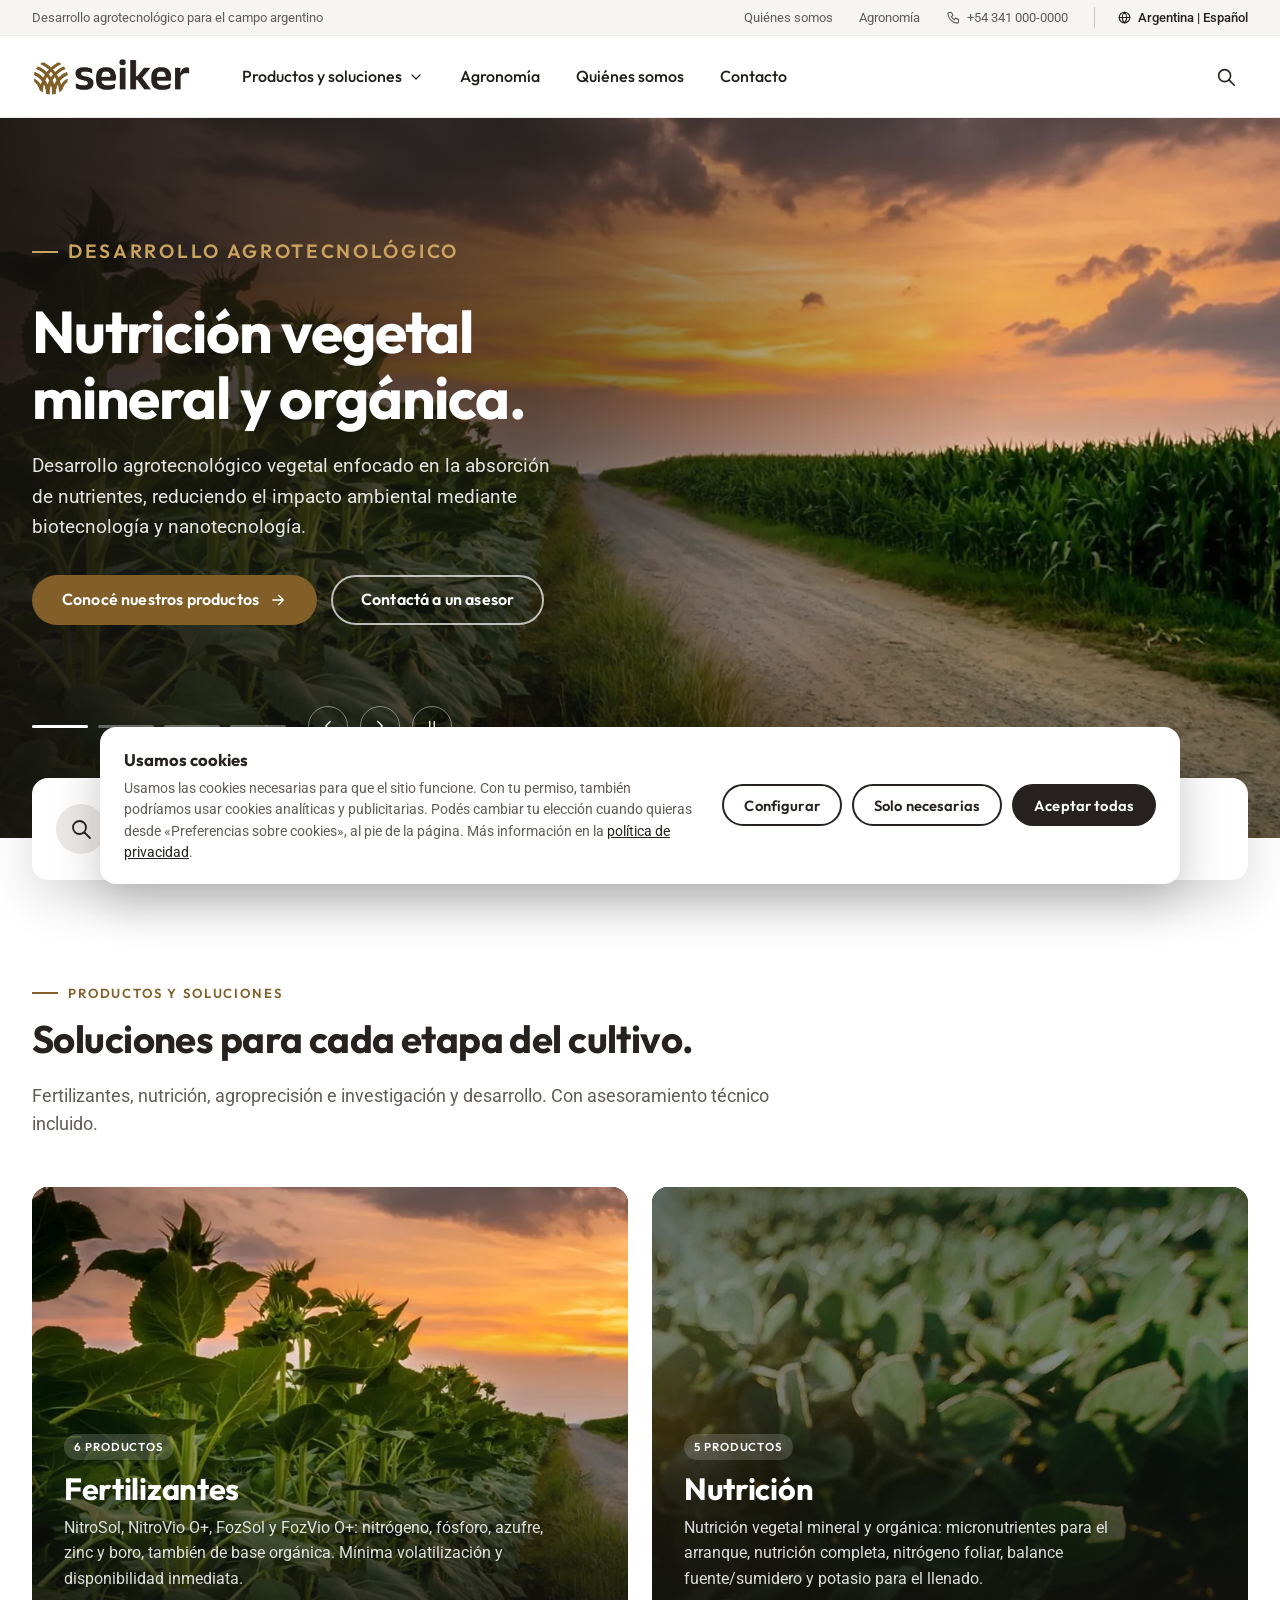
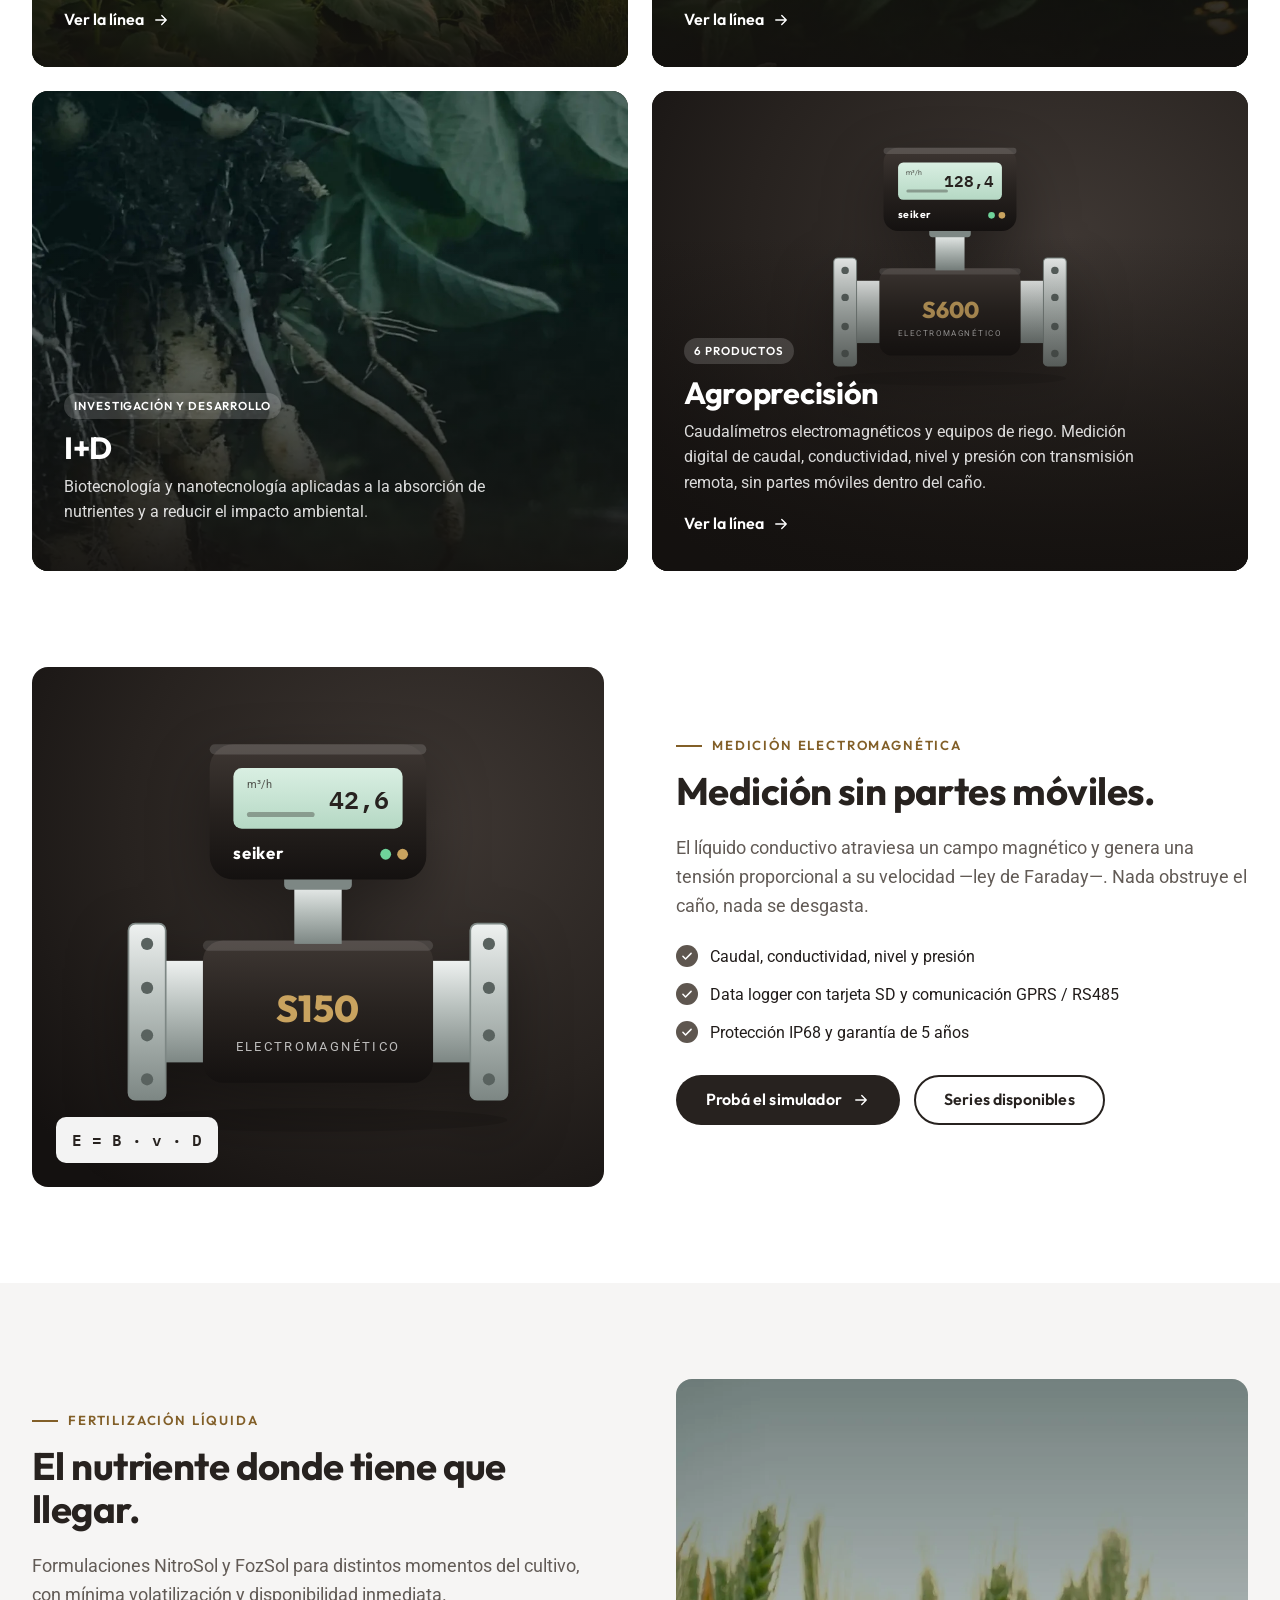
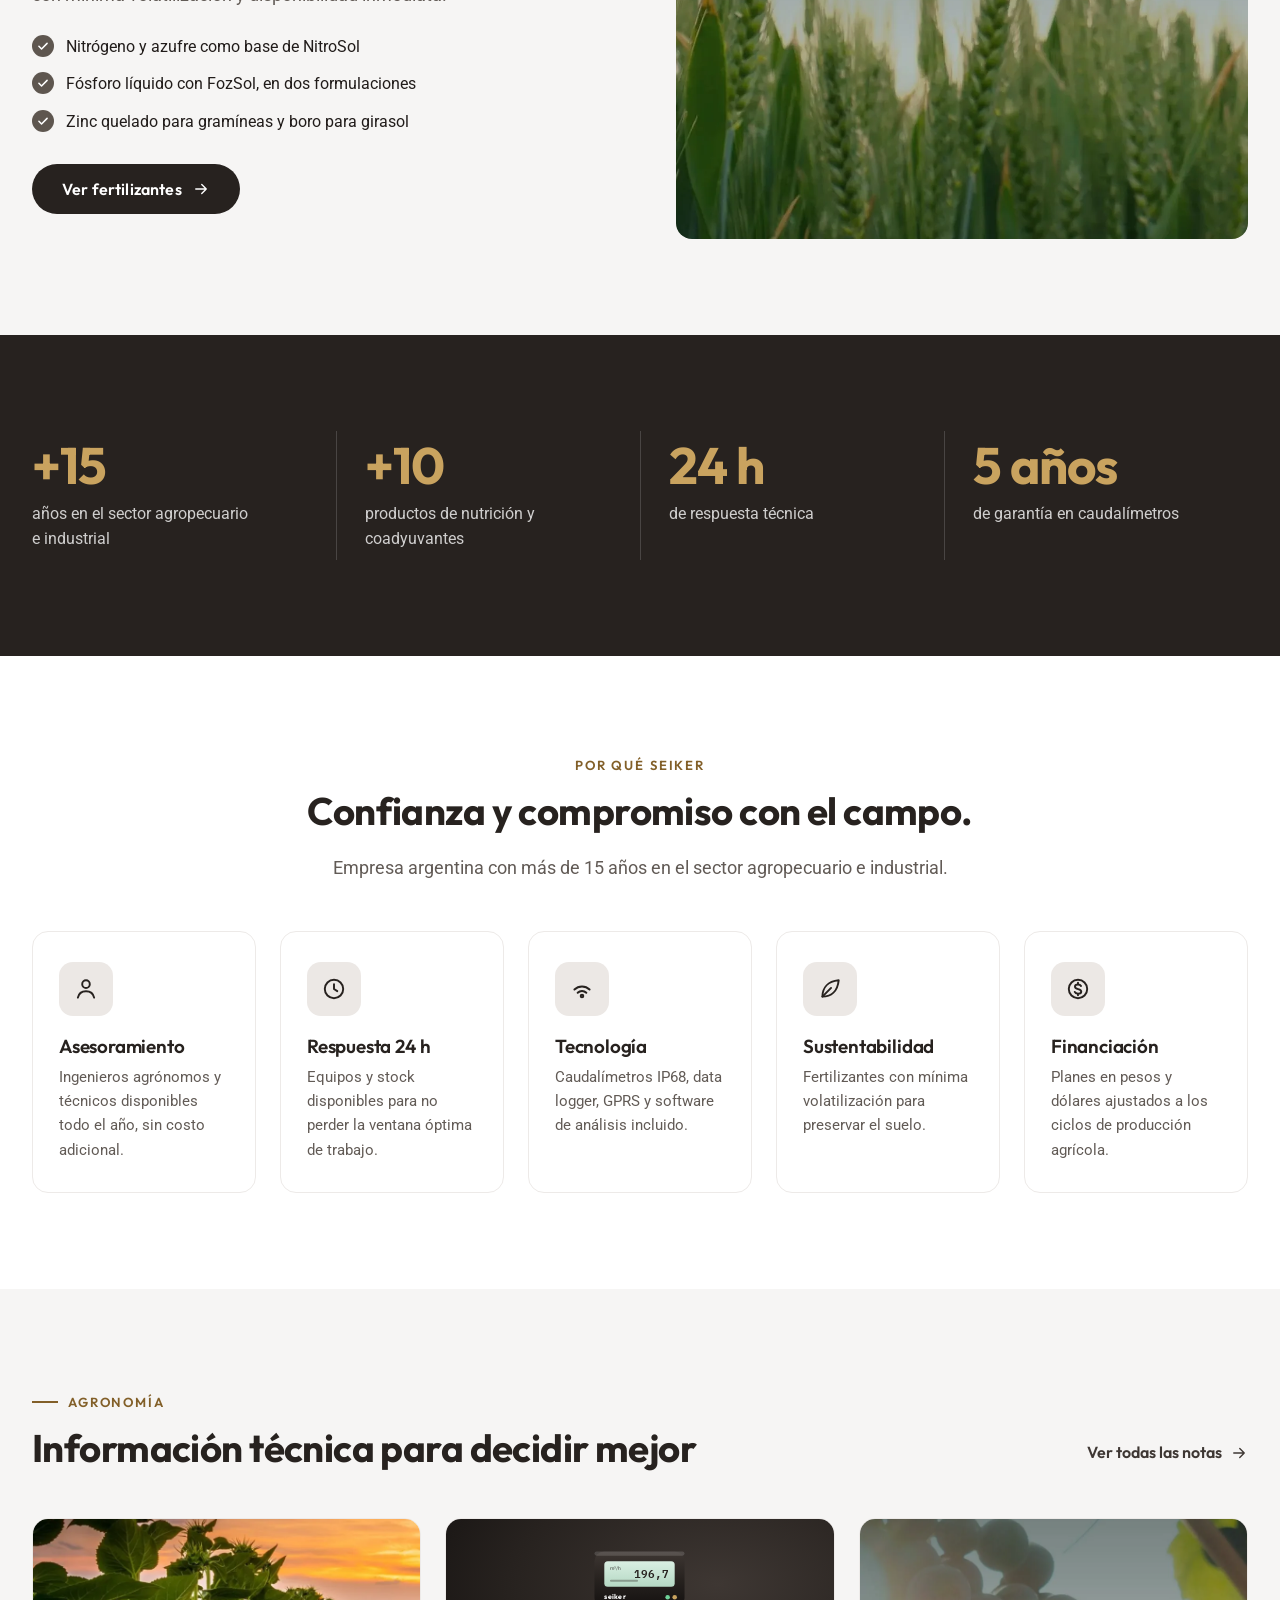
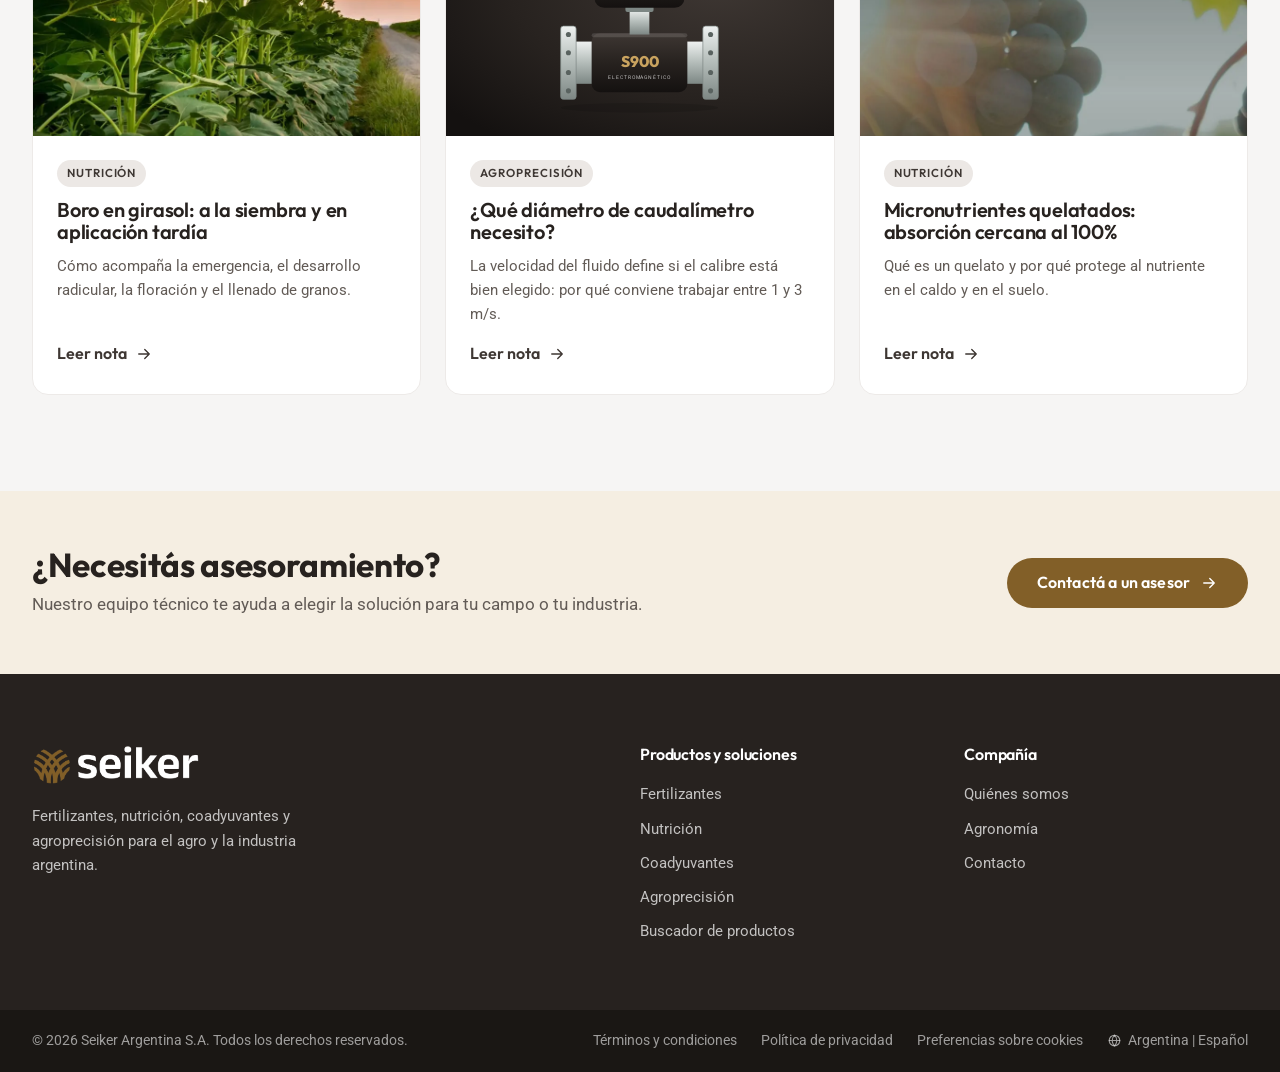
==== nueva-web/index.html @ 7cfbc1bd "A5: ritmo vertical de la home y franjas oscuras que habían quedado sin fondo - El hueco entre "Soluc" ====
<!DOCTYPE html>
<html lang="es">
<head>
<meta charset="UTF-8" />
<meta name="viewport" content="width=device-width, initial-scale=1.0" />
<title>Seiker — Nutrición, fertilizantes y agroprecisión</title>
<meta name="description" content="Nutrición vegetal mineral y orgánica: fertilizantes NitroSol y FozSol, nutrición foliar (Starter Plus, Mastermins Plus, Nitrate Balancer, Harvest More, NITROPLUS 18), coadyuvantes y agroprecisión. Asesoramiento técnico en Argentina." />
<meta name="theme-color" content="#27221f" />
<link rel="icon" type="image/png" href="assets/img/favicon.png" />
<link rel="apple-touch-icon" href="assets/img/apple-touch-icon.png" />
<meta property="og:type" content="website" />
<meta property="og:locale" content="es_AR" />
<meta property="og:site_name" content="Seiker" />
<meta property="og:title" content="Seiker — Nutrición, fertilizantes y agroprecisión" />
<meta property="og:description" content="Desarrollo agrotecnológico: nutrición vegetal mineral y orgánica, fertilizantes NitroSol y FozSol y agroprecisión para el campo argentino." />
<meta property="og:image" content="assets/img/campo.webp" />
<link rel="preconnect" href="https://fonts.googleapis.com" />
<link rel="preconnect" href="https://fonts.gstatic.com" crossorigin />
<link href="https://fonts.googleapis.com/css2?family=Outfit:wght@400;500;600;700;800&family=Roboto:wght@400;500;700&family=IBM+Plex+Mono:wght@500;600&display=swap" rel="stylesheet" />
<link rel="stylesheet" href="assets/css/estilos.css?v=20261127a" />
</head>
<body data-page="inicio">

<header id="site-header">
  <noscript><p style="padding:16px"><a href="index.html">Inicio</a> · <a href="productos.html">Productos</a> · <a href="fertilizantes.html">Fertilizantes</a> · <a href="caudalimetros.html">Agroprecisión</a> · <a href="contacto.html">Contacto</a></p></noscript>
</header>

<main id="contenido">

  <!-- ══ HERO EN CARRUSEL ══ -->
  <section class="hero" aria-roledescription="carrusel" aria-label="Destacados">

    <div class="hs on" role="group" aria-roledescription="diapositiva" aria-label="1 de 4">
      <img class="hs-bg" src="assets/img/campo.webp"
           srcset="assets/img/campo-sm.webp 820w, assets/img/campo.webp 1600w" sizes="100vw"
           width="1600" height="775" fetchpriority="high"
           alt="Lote de girasol y lote de maíz separados por un camino rural, al atardecer." />
      <div class="wrap hs-in">
        <div class="hs-txt">
          <p class="eyebrow">Desarrollo agrotecnológico</p>
          <h1 class="h1">Nutrición vegetal mineral y orgánica.</h1>
          <p>Desarrollo agrotecnológico vegetal enfocado en la absorción de nutrientes, reduciendo el impacto ambiental mediante biotecnología y nanotecnología.</p>
          <div class="btns">
            <a class="btn btn--gold" href="productos.html">Conocé nuestros productos <i data-ico="flecha"></i></a>
            <a class="btn btn--ghost-light" href="contacto.html">Contactá a un asesor</a>
          </div>
        </div>
      </div>
    </div>

    <div class="hs" role="group" aria-roledescription="diapositiva" aria-label="2 de 4">
      <img class="hs-bg hs-bg--suave" src="assets/img/lineas/coadyuvantes.webp" width="982" height="1020" loading="lazy" alt="" />
      <div class="wrap hs-in">
        <div class="hs-txt">
          <p class="eyebrow">Fertilizantes</p>
          <h2 class="h1">Línea Sol y Línea Vio: el nutriente donde tiene que llegar.</h2>
          <p>Nitrógeno, fósforo, azufre, zinc y boro en formulaciones para distintos momentos del cultivo. Mínima volatilización y disponibilidad inmediata.</p>
          <div class="btns">
            <a class="btn btn--gold" href="fertilizantes.html">Ver fertilizantes <i data-ico="flecha"></i></a>
          </div>
        </div>
      </div>
      <div class="hs-art hs-art--logos" aria-hidden="true">
        <div class="logos">
          <span data-envase="nitro-sol"></span>
          <span data-envase="foz-sol"></span>
          <span data-envase="nitro-vio"></span>
          <span data-envase="foz-vio"></span>
        </div>
      </div>
    </div>

    <div class="hs hs--prim" role="group" aria-roledescription="diapositiva" aria-label="3 de 4">
      <img class="hs-bg hs-bg--suave" src="assets/img/lineas/trigo.webp" width="982" height="1020" loading="lazy" alt="" />
      <div class="wrap hs-in">
        <div class="hs-txt">
          <p class="eyebrow">Aportes nutricionales</p>
          <h2 class="h1">Nutrición foliar.</h2>
          <p>Micronutrientes quelatados para el arranque, nitrógeno foliar, nutrición completa en una sola pasada y balance fuente/sumidero para llenar más.</p>
          <div class="btns">
            <a class="btn btn--gold" href="linea.html?id=nutricion">Ver nutrición <i data-ico="flecha"></i></a>
          </div>
        </div>
      </div>
      <div class="hs-art hs-art--bidones" aria-hidden="true">
        <span data-envase="starter-plus"></span>
        <span data-envase="nitroplus-18"></span>
        <span data-envase="mastermins-plus"></span>
      </div>
    </div>

    <div class="hs hs--prim" role="group" aria-roledescription="diapositiva" aria-label="4 de 4">
      <div class="hs-pat" aria-hidden="true"></div>
      <div class="wrap hs-in">
        <div class="hs-txt">
          <p class="eyebrow">Agroprecisión</p>
          <h2 class="h1">Caudalímetros electromagnéticos.</h2>
          <p>Caudal, conductividad, nivel y presión con transmisión remota de datos. Sin partes móviles dentro del caño. Vendemos, instalamos y reparamos. Y ahora, equipos de riego.</p>
          <div class="btns">
            <a class="btn btn--gold" href="caudalimetros.html">Ver agroprecisión <i data-ico="flecha"></i></a>
            <a class="btn btn--ghost-light" href="caudalimetros.html#como-funciona">Probá el simulador</a>
          </div>
        </div>
      </div>
      <div class="hs-art hs-art--cauda" aria-hidden="true">
        <span data-envase="s300"></span>
      </div>
    </div>

    <div class="hero-ctl">
      <div class="wrap hero-ctl-in">
        <div class="hero-dots"></div>
        <button class="ib hero-prev" type="button" aria-label="Diapositiva anterior"><i data-ico="izq"></i></button>
        <button class="ib hero-next" type="button" aria-label="Diapositiva siguiente"><i data-ico="der"></i></button>
        <button class="ib hero-pausa" type="button" aria-label="Pausar carrusel"></button>
      </div>
    </div>
  </section>

  <!-- ══ ACCESOS RÁPIDOS ══ -->
  <div class="quick">
    <div class="wrap">
      <nav class="quick-in" aria-label="Accesos rápidos">
        <a class="qk" href="productos.html"><span class="qk-i"><i data-ico="lupa"></i></span>
          <span><b>Buscador de productos</b><span>Filtrá por línea y cultivo</span></span></a>
        <a class="qk" href="fertilizantes.html"><span class="qk-i"><i data-ico="gota"></i></span>
          <span><b>Fertilizantes y nutrición</b><span>NitroSol, FozSol y más</span></span></a>
        <a class="qk" href="caudalimetros.html"><span class="qk-i"><i data-ico="medidor"></i></span>
          <span><b>Agroprecisión</b><span>Caudalímetros y riego</span></span></a>
        <a class="qk" href="linea.html?id=coadyuvantes"><span class="qk-i"><i data-ico="escudo"></i></span>
          <span><b>Coadyuvantes</b><span>Natur'l Óleo</span></span></a>
      </nav>
    </div>
  </div>

  <!-- ══ PRODUCTOS Y SOLUCIONES ══ -->
  <section class="sec">
    <div class="wrap">
      <div class="sec-h rv">
        <p class="eyebrow">Productos y soluciones</p>
        <h2 class="h2">Soluciones para cada etapa del cultivo.</h2>
        <p class="lead">Fertilizantes, nutrición, agroprecisión e investigación y desarrollo. Con asesoramiento técnico incluido.</p>
      </div>
      <div class="cats" data-lineas="fertilizantes,nutricion,@id,caudalimetros" data-stagger>
        <!-- Tarjeta fija: no lleva a ninguna página. Se ubica donde dice "@id". -->
        <div class="cat cat--fija rv" data-extra="id">
          <img src="assets/img/lineas/papa.webp" alt="" loading="lazy" decoding="async" />
          <div class="cat-b"><span class="tag">Investigación y desarrollo</span>
            <h3>I+D</h3>
            <p>Biotecnología y nanotecnología aplicadas a la absorción de nutrientes y a reducir el impacto ambiental.</p></div>
        </div>
      </div>
    </div>
  </section>

  <!-- ══ CÓMO FUNCIONA ══ -->
  <section class="sec">
    <div class="wrap split">
      <div class="split-m split-m--prim rv" aria-hidden="true">
        <span data-envase="s150"></span>
        <span class="formula">E = B · v · D</span>
      </div>
      <div class="split-t rv">
        <p class="eyebrow">Medición electromagnética</p>
        <h2 class="h2">Medición sin partes móviles.</h2>
        <p class="lead">El líquido conductivo atraviesa un campo magnético y genera una tensión proporcional a su velocidad —ley de Faraday—. Nada obstruye el caño, nada se desgasta.</p>
        <ul class="checks">
          <li><i data-ico="check"></i><span>Caudal, conductividad, nivel y presión</span></li>
          <li><i data-ico="check"></i><span>Data logger con tarjeta SD y comunicación GPRS / RS485</span></li>
          <li><i data-ico="check"></i><span>Protección IP68 y garantía de 5 años</span></li>
        </ul>
        <div class="btns">
          <a class="btn btn--pri" href="caudalimetros.html#como-funciona">Probá el simulador <i data-ico="flecha"></i></a>
          <a class="btn btn--line" href="caudalimetros.html#series">Series disponibles</a>
        </div>
      </div>
    </div>
  </section>

  <!-- ══ FERTILIZACIÓN ══ -->
  <section class="sec sec--gris">
    <div class="wrap split split--inv">
      <div class="split-m rv">
        <img src="assets/img/lineas/trigo.webp" width="982" height="1020" loading="lazy" alt="Espigas de trigo en el lote." />
      </div>
      <div class="split-t rv">
        <p class="eyebrow">Fertilización líquida</p>
        <h2 class="h2">El nutriente donde tiene que llegar.</h2>
        <p class="lead">Formulaciones NitroSol y FozSol para distintos momentos del cultivo, con mínima volatilización y disponibilidad inmediata.</p>
        <ul class="checks">
          <li><i data-ico="check"></i><span>Nitrógeno y azufre como base de NitroSol</span></li>
          <li><i data-ico="check"></i><span>Fósforo líquido con FozSol, en dos formulaciones</span></li>
          <li><i data-ico="check"></i><span>Zinc quelado para gramíneas y boro para girasol</span></li>
        </ul>
        <a class="btn btn--pri" href="fertilizantes.html">Ver fertilizantes <i data-ico="flecha"></i></a>
      </div>
    </div>
  </section>

  <!-- ══ CIFRAS ══ -->
  <section class="sec sec--prim">
    <div class="wrap">
      <div class="stats rv" data-cifras></div>
    </div>
  </section>

  <!-- ══ POR QUÉ SEIKER ══ -->
  <section class="sec">
    <div class="wrap">
      <div class="sec-h sec-h--c rv">
        <p class="eyebrow">Por qué Seiker</p>
        <h2 class="h2">Confianza y compromiso con el campo.</h2>
        <p class="lead">Empresa argentina con más de 15 años en el sector agropecuario e industrial.</p>
      </div>
      <div class="feats feats--5" data-stagger>
        <div class="feat rv"><span class="feat-i"><i data-ico="persona"></i></span><h3>Asesoramiento</h3><p>Ingenieros agrónomos y técnicos disponibles todo el año, sin costo adicional.</p></div>
        <div class="feat rv"><span class="feat-i"><i data-ico="reloj"></i></span><h3>Respuesta 24 h</h3><p>Equipos y stock disponibles para no perder la ventana óptima de trabajo.</p></div>
        <div class="feat rv"><span class="feat-i"><i data-ico="senal"></i></span><h3>Tecnología</h3><p>Caudalímetros IP68, data logger, GPRS y software de análisis incluido.</p></div>
        <div class="feat rv"><span class="feat-i"><i data-ico="hoja"></i></span><h3>Sustentabilidad</h3><p>Fertilizantes con mínima volatilización para preservar el suelo.</p></div>
        <div class="feat rv"><span class="feat-i"><i data-ico="moneda"></i></span><h3>Financiación</h3><p>Planes en pesos y dólares ajustados a los ciclos de producción agrícola.</p></div>
      </div>
    </div>
  </section>

  <!-- ══ AGRONOMÍA ══ -->
  <section class="sec sec--gris">
    <div class="wrap">
      <div class="sec-h sec-h--row rv">
        <div>
          <p class="eyebrow">Agronomía</p>
          <h2 class="h2">Información técnica para decidir mejor</h2>
        </div>
        <a class="lnk" href="agronomia.html">Ver todas las notas <i data-ico="flecha"></i></a>
      </div>
      <div class="news" data-stagger>
        <a class="ncard rv" href="agronomia.html#boro-girasol">
          <div class="ncard-m"><img src="assets/img/campo-girasol.webp" width="820" height="775" loading="lazy" alt="" /></div>
          <div class="ncard-b"><span class="tag">Nutrición</span>
            <h3>Boro en girasol: a la siembra y en aplicación tardía</h3>
            <p>Cómo acompaña la emergencia, el desarrollo radicular, la floración y el llenado de granos.</p>
            <span class="lnk">Leer nota <i data-ico="flecha"></i></span></div>
        </a>
        <a class="ncard rv" href="agronomia.html#calibre">
          <div class="ncard-m ncard-m--prim" aria-hidden="true"><span data-envase="s900"></span></div>
          <div class="ncard-b"><span class="tag">Agroprecisión</span>
            <h3>¿Qué diámetro de caudalímetro necesito?</h3>
            <p>La velocidad del fluido define si el calibre está bien elegido: por qué conviene trabajar entre 1 y 3 m/s.</p>
            <span class="lnk">Leer nota <i data-ico="flecha"></i></span></div>
        </a>
        <a class="ncard rv" href="agronomia.html#quelatos">
          <div class="ncard-m"><img src="assets/img/lineas/uva.webp" width="982" height="1020" loading="lazy" alt="" /></div>
          <div class="ncard-b"><span class="tag">Nutrición</span>
            <h3>Micronutrientes quelatados: absorción cercana al 100%</h3>
            <p>Qué es un quelato y por qué protege al nutriente en el caldo y en el suelo.</p>
            <span class="lnk">Leer nota <i data-ico="flecha"></i></span></div>
        </a>
      </div>
    </div>
  </section>

</main>

<footer id="site-footer"></footer>

<!-- Scripts clásicos con defer, en orden de dependencia. Sin módulos ES:
     así el sitio funciona abriendo el archivo directo o desde cualquier hosting. -->
<script defer src="assets/js/config.js?v=20261127a"></script>
<script defer src="assets/js/catalogo.js?v=20261127a"></script>
<script defer src="assets/js/ilustraciones.js?v=20261127a"></script>
<script defer src="assets/js/sitio.js?v=20261127a"></script>
</body>
</html>
---- nueva-web/assets/css/estilos.css ----
:root {
  /* Paleta 13 · Antracita Cálido. Para cambiar de paleta alcanza con
     tocar este bloque: el resto del sitio usa solo estas variables. */
  --prim: #27221f;          /* color principal (títulos, botones, bandas) */
  --prim-2: #3e3733;        /* principal un tono más claro (hover, degradés) */
  --prim-3: #3e3733;
  --prim-claro: #ece8e5;    /* fondo claro asociado al principal */
  --acento: #5e564f;
  --prim-rgb: 39, 34, 31;   /* el principal en r, g, b para transparencias */
  --velo-rgb: 20, 17, 15;   /* velo oscuro sobre fotos */
  --degrade-claro: #3e3733;
  --degrade-oscuro: #141110;
  --pie-oscuro: #1a1714;
  --dorado: #825f28;
  --dorado-2: #a8823f;
  --dorado-3: #c9a35f;
  --dorado-claro: #f5eee2;

  /* Colores de las marcas de producto (NitroSol, FozSol, NitroVio O+, FozVio O+) */
  --mk-nitro: #022260;      /* azul del logo de NitroSol */
  --mk-foz: #8b1a1a;        /* rojo oscuro */
  --mk-sol: #b4840a;        /* amarillo del logo de NitroSol */
  --mk-vio: #625a2b;        /* marrón verdoso: línea orgánica */

  --blanco: #ffffff;
  --gris-50: #f6f5f4;
  --gris-100: #edeae8;
  --gris-200: #e1ddda;
  --gris-300: #c9c3bf;
  --gris-500: #837c77;
  --gris-600: #625b56;
  --texto: #211c1a;
  --error: #b3261e;

  --f-tit: "Outfit", "Segoe UI", system-ui, sans-serif;
  --f-txt: "Roboto", "Segoe UI", system-ui, sans-serif;
  --f-mono: "IBM Plex Mono", ui-monospace, monospace;

  --r: 10px;
  --r-lg: 16px;
  --sombra: 0 1px 2px rgba(var(--prim-rgb), .06), 0 6px 20px rgba(var(--prim-rgb), .07);
  --sombra-lg: 0 18px 48px rgba(var(--prim-rgb), .16);

  --util-h: 36px;
  --hdr-h: 82px;
  --gutter: 32px;
  --max: 1280px;
  --ease: cubic-bezier(.22, .61, .36, 1);
}

/* ---------- Base ---------- */
*, *::before, *::after { box-sizing: border-box; }
html { -webkit-text-size-adjust: 100%; scroll-behavior: auto; }
html.no-scroll { overflow: hidden; }
body {
  margin: 0;
  font-family: var(--f-txt);
  font-size: 16px;
  line-height: 1.6;
  color: var(--texto);
  background: var(--blanco);
  -webkit-font-smoothing: antialiased;
  overflow-x: hidden;
}
img, svg { display: block; max-width: 100%; }
a { color: inherit; text-decoration: none; }
button { font: inherit; color: inherit; cursor: pointer; background: none; border: 0; padding: 0; }
input, select, textarea { font: inherit; color: inherit; }
h1, h2, h3, h4 { font-family: var(--f-tit); margin: 0; line-height: 1.12; letter-spacing: -.01em; color: var(--prim); }
p { margin: 0 0 1em; }
ul, ol { margin: 0; padding: 0; list-style: none; }
:focus-visible { outline: 3px solid var(--dorado-3); outline-offset: 2px; border-radius: 4px; }
[hidden] { display: none !important; }

.wrap { width: 100%; max-width: var(--max); margin: 0 auto; padding: 0 var(--gutter); }
.narrow { max-width: 820px; }
.txt-c { text-align: center; }
.sr-only { position: absolute; width: 1px; height: 1px; overflow: hidden; clip: rect(0 0 0 0); white-space: nowrap; }

.skip {
  position: fixed; left: 16px; top: -60px; z-index: 300;
  background: var(--prim); color: #fff; padding: 10px 16px; border-radius: var(--r);
  transition: top .2s;
}
.skip:focus { top: 12px; }

/* ---------- Tipografía ---------- */
.h1 { font-size: clamp(2.3rem, 4.6vw, 3.9rem); font-weight: 700; letter-spacing: -.02em; }
.h2 { font-size: clamp(1.85rem, 3vw, 2.7rem); font-weight: 700; letter-spacing: -.015em; margin-bottom: .55em; }
.h3 { font-size: clamp(1.3rem, 2vw, 1.6rem); font-weight: 600; }
.h4 { font-size: 1.05rem; font-weight: 600; margin: 0 0 12px; }
.lead { font-size: clamp(1.05rem, 1.4vw, 1.2rem); line-height: 1.6; color: var(--gris-600); }
.eyebrow {
  display: inline-flex; align-items: center; gap: 10px;
  font-family: var(--f-tit); font-size: .82rem; font-weight: 600;
  letter-spacing: .14em; text-transform: uppercase; color: var(--dorado);
  margin: 0 0 14px;
}
.eyebrow::before { content: ""; width: 26px; height: 2px; background: currentColor; }
.tag {
  display: inline-block; font-family: var(--f-tit); font-size: .72rem; font-weight: 600;
  letter-spacing: .08em; text-transform: uppercase;
  color: var(--prim-3); background: var(--prim-claro);
  padding: 4px 10px; border-radius: 40px;
}

/* ---------- Íconos ---------- */
.ico { width: 20px; height: 20px; fill: none; stroke: currentColor; stroke-width: 1.8; stroke-linecap: round; stroke-linejoin: round; flex: none; }

/* ---------- Botones y enlaces ---------- */
.btn {
  display: inline-flex; align-items: center; justify-content: center; gap: 10px;
  min-height: 50px; padding: 0 28px;
  font-family: var(--f-tit); font-size: 1rem; font-weight: 600; letter-spacing: .01em;
  border-radius: 40px; border: 2px solid transparent;
  transition: background .25s var(--ease), color .25s var(--ease), border-color .25s var(--ease), transform .25s var(--ease);
  white-space: nowrap;
}
.btn .ico { width: 18px; height: 18px; transition: transform .25s var(--ease); }
.btn:hover .ico { transform: translateX(4px); }
.btn--sm { min-height: 42px; padding: 0 20px; font-size: .92rem; }
.btn--pri { background: var(--prim); color: #fff; }
.btn--pri:hover { background: var(--prim-3); }
.btn--gold { background: var(--dorado); color: #fff; }
.btn--gold:hover { background: var(--dorado-2); }
.btn--line { border-color: var(--prim); color: var(--prim); }
.btn--line:hover { background: var(--prim); color: #fff; }
.btn--light { background: #fff; color: var(--prim); }
.btn--light:hover { background: var(--dorado-claro); }
.btn--ghost-light { border-color: rgba(255, 255, 255, .7); color: #fff; }
.btn--ghost-light:hover { background: #fff; color: var(--prim); border-color: #fff; }
.btns { display: flex; flex-wrap: wrap; gap: 14px; }

.lnk {
  display: inline-flex; align-items: center; gap: 8px;
  font-family: var(--f-tit); font-weight: 600; color: var(--prim-3);
  border-bottom: 2px solid transparent; padding-bottom: 2px;
  transition: border-color .2s, color .2s;
}
.lnk .ico { width: 18px; height: 18px; transition: transform .25s var(--ease); }
.lnk:hover { border-color: currentColor; }
.lnk:hover .ico, a:hover > .lnk .ico, a:hover .lnk .ico { transform: translateX(4px); }
.lnk--light { color: #fff; }

.ib {
  display: inline-grid; place-items: center; width: 44px; height: 44px; border-radius: 50%;
  color: var(--prim); transition: background .2s;
}
.ib:hover { background: var(--gris-100); }
.ib .ico { width: 22px; height: 22px; }
.ib--round { border: 1.5px solid var(--gris-300); background: #fff; }
.ib--round:hover { border-color: var(--prim); background: var(--prim); color: #fff; }
.ib:disabled { opacity: .35; pointer-events: none; }

/* ============================================================
   ENCABEZADO
   La barra superior se va con el scroll (top negativo) y el
   menú principal queda fijo: sin saltos ni JS de por medio.
   ============================================================ */
#site-header {
  position: sticky; top: calc(var(--util-h) * -1); z-index: 100;
  min-height: calc(var(--util-h) + var(--hdr-h));
  background: #fff;
}
.util { height: var(--util-h); background: var(--gris-50); border-bottom: 1px solid var(--gris-100); font-size: .82rem; color: var(--gris-600); }
.util-in { height: 100%; display: flex; align-items: center; justify-content: space-between; gap: 24px; }
.util-r { display: flex; align-items: center; gap: 26px; }
.util-r a, .util-pais { display: inline-flex; align-items: center; gap: 6px; transition: color .2s; }
.util-r a:hover { color: var(--prim); }
.util .ico { width: 15px; height: 15px; }
.util-pais { padding-left: 22px; border-left: 1px solid var(--gris-300); color: var(--prim); font-weight: 500; }

.hdr { position: relative; height: var(--hdr-h); background: #fff; border-bottom: 1px solid var(--gris-100); transition: box-shadow .3s; }
#site-header.is-scrolled .hdr { box-shadow: 0 6px 24px rgba(var(--prim-rgb), .08); }
.hdr-in { height: 100%; display: flex; align-items: center; gap: 36px; }
.logo { flex: none; }
.logo img { height: 36px; width: auto; }

.menu { flex: 1; height: 100%; }
.menu > ul { display: flex; height: 100%; gap: 4px; }
.m-item { display: flex; align-items: stretch; }
.m-link {
  position: relative; display: inline-flex; align-items: center; gap: 6px;
  padding: 0 16px; font-family: var(--f-tit); font-size: 1rem; font-weight: 500; color: var(--texto);
  white-space: nowrap; transition: color .2s;
}
.m-link::after {
  content: ""; position: absolute; left: 16px; right: 16px; bottom: -1px; height: 3px;
  background: var(--dorado); transform: scaleX(0); transform-origin: left; transition: transform .3s var(--ease);
}
.m-link:hover, .m-item.on > .m-link, .m-item.open > .m-link { color: var(--prim); }
.m-item.on > .m-link::after, .m-item.open > .m-link::after, .m-link:hover::after { transform: scaleX(1); }
.chev { width: 16px; height: 16px; transition: transform .25s; }
.m-item.open .chev { transform: rotate(180deg); }

.hdr-tools { display: flex; align-items: center; gap: 8px; margin-left: auto; }
.burger { display: none; }

/* Megamenú */
.mega {
  position: absolute; left: 0; right: 0; top: 100%;
  background: #fff; border-top: 1px solid var(--gris-100);
  box-shadow: 0 24px 48px rgba(var(--prim-rgb), .14);
  opacity: 0; visibility: hidden; transform: translateY(-8px);
  transition: opacity .22s var(--ease), transform .22s var(--ease), visibility 0s .22s;
}
.m-item.open .mega { opacity: 1; visibility: visible; transform: none; transition-delay: 0s; }
.mega-in { display: grid; grid-template-columns: 1fr 280px; gap: 44px; padding-top: 36px; padding-bottom: 40px; }
.mega-main { display: flex; flex-direction: column; gap: 28px; min-width: 0; }
.mega-cols { display: grid; grid-template-columns: repeat(auto-fit, minmax(170px, 1fr)); gap: 28px; }
.mega-serv { display: flex; flex-wrap: wrap; align-items: center; gap: 10px 26px; padding-top: 18px; border-top: 1px solid var(--gris-100); font-size: .92rem; }
.mega-serv span { font-family: var(--f-tit); font-size: .75rem; font-weight: 600; letter-spacing: .14em; text-transform: uppercase; color: var(--dorado); }
.mega-serv a { color: var(--prim-3); font-weight: 500; }
.mega-serv a:hover { text-decoration: underline; text-underline-offset: 3px; }
.mega-h {
  display: flex; align-items: center; gap: 8px; margin-bottom: 10px; padding-bottom: 12px; min-height: 3.4em;
  border-bottom: 2px solid var(--gris-100);
  font-family: var(--f-tit); font-size: 1.08rem; font-weight: 700; color: var(--prim);
}
a.mega-h:hover { color: var(--prim-3); border-color: var(--dorado); }
.mega-h .ico { width: 18px; height: 18px; color: var(--dorado); transition: transform .2s; }
a.mega-h:hover .ico { transform: translateX(4px); }
.mega-col li a { display: block; padding: 6px 0; line-height: 1.3; }
.mega-col li b { display: block; font-weight: 500; color: var(--texto); transition: color .2s; }
.mega-col li a > span { font-size: .85rem; color: var(--gris-500); }
.mega-col li a:hover b { color: var(--prim-3); text-decoration: underline; text-underline-offset: 3px; }
.mega-promo { position: relative; display: block; border-radius: var(--r-lg); overflow: hidden; min-height: 260px; color: #fff; }
.mega-promo img { position: absolute; inset: 0; width: 100%; height: 100%; object-fit: cover; transition: transform .6s var(--ease); }
.mega-promo:hover img { transform: scale(1.05); }
.mega-promo::after { content: ""; position: absolute; inset: 0; background: linear-gradient(180deg, rgba(var(--prim-rgb), .1) 20%, rgba(var(--prim-rgb), .92)); }
.mega-promo-t { position: absolute; left: 22px; right: 22px; bottom: 22px; z-index: 1; font-family: var(--f-tit); font-size: 1.25rem; font-weight: 600; line-height: 1.25; }
.mega-promo-t small { display: block; font-size: .75rem; letter-spacing: .14em; text-transform: uppercase; color: var(--dorado-3); margin-bottom: 6px; }
.mega-promo-t .lnk { margin-top: 14px; font-size: .95rem; }

/* ============================================================
   SUPERPUESTOS: menú móvil y búsqueda
   ============================================================ */
.ov {
  position: fixed; inset: 0; z-index: 200;
  background: rgba(var(--velo-rgb), .55); backdrop-filter: blur(3px);
  opacity: 0; visibility: hidden; transition: opacity .3s, visibility 0s .3s;
}
.ov.open { opacity: 1; visibility: visible; transition-delay: 0s; }

.mn {
  position: absolute; top: 0; right: 0; bottom: 0; width: min(420px, 100%);
  background: #fff; overflow-y: auto; padding: 0 24px 32px;
  transform: translateX(100%); transition: transform .35s var(--ease);
}
.ov.open .mn { transform: none; }
.mn-top { display: flex; align-items: center; justify-content: space-between; height: 72px; border-bottom: 1px solid var(--gris-100); margin: 0 -24px 20px; padding: 0 16px 0 24px; }
.mn-top img { height: 30px; width: auto; }
.mn-cta { width: 100%; margin-bottom: 24px; }
.mn-cta .ico { width: 18px; height: 18px; }
.mn-h { font-family: var(--f-tit); font-size: .75rem; font-weight: 600; letter-spacing: .14em; text-transform: uppercase; color: var(--dorado); margin: 0 0 4px; }
.mn-row {
  display: flex; align-items: center; justify-content: space-between; width: 100%;
  padding: 16px 0; border-bottom: 1px solid var(--gris-100);
  font-family: var(--f-tit); font-size: 1.15rem; font-weight: 600; color: var(--prim); text-align: left;
}
.mn-row[aria-expanded="true"] .chev { transform: rotate(180deg); }
.mn-sub { display: none; padding: 8px 0 14px 14px; border-bottom: 1px solid var(--gris-100); }
.mn-sub.open { display: block; }
.mn-sub a { display: block; padding: 9px 0; color: var(--gris-600); }
.mn-sub a.mn-all { color: var(--prim-3); font-weight: 600; }
.mn-foot { margin-top: 28px; font-size: .92rem; color: var(--gris-600); }
.mn-foot p { display: flex; align-items: center; gap: 10px; margin-bottom: 10px; }
.mn-foot .ico { width: 18px; height: 18px; color: var(--dorado); }

.sch { background: #fff; padding: 28px 0 32px; transform: translateY(-24px); transition: transform .3s var(--ease); box-shadow: var(--sombra-lg); max-height: 100vh; overflow-y: auto; }
.ov.open .sch { transform: none; }
.sch-bar { display: flex; align-items: center; gap: 14px; border-bottom: 2px solid var(--prim); padding-bottom: 10px; }
.sch-bar > .ico { width: 26px; height: 26px; color: var(--prim); }
.sch-bar input { flex: 1; min-width: 0; border: 0; outline: 0; background: none; font-family: var(--f-tit); font-size: clamp(1.15rem, 2.2vw, 1.6rem); padding: 8px 0; }
.sch-bar input::-webkit-search-cancel-button { display: none; }
.sch-res { padding-top: 18px; }
.sch-hint { font-size: .8rem; letter-spacing: .1em; text-transform: uppercase; color: var(--gris-500); margin-bottom: 12px; }
.sch-empty { color: var(--gris-600); }
.sch-empty a { color: var(--prim-3); text-decoration: underline; }
.sch-it { display: grid; grid-template-columns: 96px 1fr; gap: 4px 18px; padding: 14px 12px; border-radius: var(--r); transition: background .15s; }
.sch-it .tag { grid-row: span 2; align-self: start; text-align: center; }
.sch-it b { font-family: var(--f-tit); font-weight: 600; color: var(--prim); }
.sch-it i { font-style: normal; font-size: .9rem; color: var(--gris-600); }
.sch-it mark { background: var(--dorado-claro); color: var(--dorado); padding: 0 2px; border-radius: 2px; }
.sch-it:hover, .sch-it.sel { background: var(--gris-50); }
.sch-chips, .chips { display: flex; flex-wrap: wrap; gap: 10px; }
.chip {
  display: inline-flex; align-items: center; gap: 8px; padding: 8px 16px; border-radius: 40px;
  border: 1.5px solid var(--gris-200); background: #fff; font-size: .92rem; font-weight: 500; color: var(--prim);
  transition: border-color .2s, background .2s;
}
a.chip:hover, button.chip:hover { border-color: var(--prim); background: var(--prim-claro); }
.chip .ico { width: 16px; height: 16px; color: var(--acento); }
.chip--x { background: var(--prim-claro); border-color: transparent; padding-right: 12px; }
.chip--x .ico { color: var(--prim); }
.chip-clear { font-size: .9rem; font-weight: 500; color: var(--prim-3); text-decoration: underline; text-underline-offset: 3px; }

/* ============================================================
   HERO (inicio) — carrusel a pantalla completa
   ============================================================ */
.hero { position: relative; height: clamp(540px, 80vh, 740px); overflow: hidden; background: var(--prim); color: #fff; --dur: 7s; }
.hs { position: absolute; inset: 0; opacity: 0; visibility: hidden; transition: opacity .9s var(--ease), visibility 0s .9s; }
.hs.on { opacity: 1; visibility: visible; transition-delay: 0s; z-index: 1; }
.hs-bg { position: absolute; inset: 0; width: 100%; height: 100%; object-fit: cover; transform: scale(1.06); transition: transform 8s linear; }
.hs.on .hs-bg { transform: scale(1); }
.hs::before { content: ""; position: absolute; inset: 0; z-index: 1; background: linear-gradient(90deg, rgba(var(--velo-rgb), .9) 0%, rgba(var(--velo-rgb), .62) 42%, rgba(var(--velo-rgb), .08) 78%); }
.hs--prim { background: radial-gradient(120% 90% at 85% 40%, var(--degrade-claro) 0%, var(--prim) 55%, var(--degrade-oscuro) 100%); }
.hs--prim::before { background: none; }
.hs-bg--suave { opacity: .28; mix-blend-mode: luminosity; }
.hs-pat { position: absolute; inset: 0; opacity: .14; background-image: url("../img/isotipo.png"); background-repeat: no-repeat; background-size: 820px; background-position: 118% 40%; filter: grayscale(1) brightness(2.2); }
.hs-in { position: relative; z-index: 2; height: 100%; display: flex; align-items: center; }
.hs-txt { max-width: 640px; padding-bottom: 96px; }
.hs-txt .eyebrow { color: var(--dorado-3); }
.hs-txt h1, .hs-txt h2 { color: #fff; margin-bottom: 20px; }
.hs-txt p { font-size: clamp(1.05rem, 1.5vw, 1.25rem); color: rgba(255, 255, 255, .88); margin-bottom: 32px; max-width: 540px; }
.hs.on .hs-txt > * { animation: subir .9s var(--ease) both; }
.hs.on .hs-txt > *:nth-child(2) { animation-delay: .08s; }
.hs.on .hs-txt > *:nth-child(3) { animation-delay: .16s; }
.hs.on .hs-txt > *:nth-child(4) { animation-delay: .24s; }
@keyframes subir { from { opacity: 0; transform: translateY(22px); } to { opacity: 1; transform: none; } }

.hs-art { position: absolute; right: max(var(--gutter), calc((100vw - var(--max)) / 2 + var(--gutter))); top: 50%; z-index: 2; transform: translateY(-54%); display: flex; align-items: flex-end; }
.hs-art .pk { filter: drop-shadow(0 30px 40px rgba(0, 0, 0, .35)); }
.hs-art--bidones .pk { width: 210px; margin-left: -46px; }
.hs-art--bidones .pk:nth-child(2) { width: 250px; z-index: 2; position: relative; }
.hs-art--bidones .pk--foto { width: 230px; margin-left: -70px; }
.hs-art--bidones .pk--foto:nth-child(2) { width: 280px; }
.hs-art--cauda .pk { width: 470px; }
.hs.on .hs-art { animation: flotar 1.2s var(--ease) both .15s; }
@keyframes flotar { from { opacity: 0; transform: translateY(-44%); } to { opacity: 1; transform: translateY(-54%); } }

.hero-ctl { position: absolute; left: 0; right: 0; bottom: 92px; z-index: 5; }
.hero-ctl-in { display: flex; align-items: center; gap: 12px; }
.hero-dots { display: flex; gap: 10px; margin-right: 10px; }
.hero-dots button { width: 56px; height: 24px; display: grid; align-items: center; }
.hero-dots button span { display: block; height: 3px; border-radius: 3px; background: rgba(255, 255, 255, .35); overflow: hidden; position: relative; }
.hero-dots button span::after { content: ""; position: absolute; inset: 0; background: #fff; transform: scaleX(0); transform-origin: left; }
.hero-dots button.on span::after { animation: llenar var(--dur) linear forwards; }
.hero.paused .hero-dots button.on span::after { animation: none; transform: scaleX(1); }
@keyframes llenar { to { transform: scaleX(1); } }
.hero-ctl .ib { color: #fff; border: 1.5px solid rgba(255, 255, 255, .45); width: 40px; height: 40px; }
.hero-ctl .ib:hover { background: rgba(255, 255, 255, .15); }
.hero-ctl .ib .ico { width: 18px; height: 18px; }

/* Accesos rápidos que montan sobre el hero */
.quick { position: relative; z-index: 6; margin-top: -60px; }
.quick-in { display: grid; grid-template-columns: repeat(4, 1fr); background: #fff; border-radius: var(--r-lg); box-shadow: var(--sombra-lg); overflow: hidden; }
.qk { display: flex; align-items: center; gap: 16px; padding: 26px 24px; position: relative; transition: background .2s; }
.qk + .qk::before { content: ""; position: absolute; left: 0; top: 22px; bottom: 22px; width: 1px; background: var(--gris-200); }
.qk:hover { background: var(--gris-50); }
.qk-i { width: 50px; height: 50px; flex: none; border-radius: 50%; display: grid; place-items: center; background: var(--prim-claro); color: var(--prim); transition: background .2s, color .2s; }
.qk:hover .qk-i { background: var(--prim); color: #fff; }
.qk-i .ico { width: 24px; height: 24px; }
.qk b { display: block; font-family: var(--f-tit); font-size: 1.05rem; font-weight: 600; color: var(--prim); line-height: 1.25; }
.qk b + span { font-size: .87rem; color: var(--gris-500); line-height: 1.35; display: block; margin-top: 2px; }

/* ============================================================
   SECCIONES
   ============================================================ */
.sec { padding: 96px 0; }
.sec--gris { background: var(--gris-50); }
/* Dos secciones seguidas con el mismo fondo no se separan por color: la segunda no repite
   el relleno de arriba, así el aire entre ellas es el mismo que dentro de una sección */
.sec:not([class*="sec--"]) + .sec:not([class*="sec--"]), .sec--gris + .sec--gris { padding-top: 0; }
.sec--prim { background: var(--prim); color: rgba(255, 255, 255, .85); }
.sec--prim h2, .sec--prim h3 { color: #fff; }
.sec--prim .eyebrow { color: var(--dorado-3); }
.sec--prim .lead { color: rgba(255, 255, 255, .78); }
.sec-h { max-width: 760px; margin-bottom: 48px; }
.sec-h .lead { margin-bottom: 0; }
.sec-h--c { margin-left: auto; margin-right: auto; text-align: center; }
.sec-h--c .eyebrow::before { display: none; }
.sec-h--row { max-width: none; display: flex; align-items: flex-end; justify-content: space-between; gap: 24px; flex-wrap: wrap; }
.sec-h--row .h2 { margin-bottom: 0; }

/* Banda de título para páginas internas */
.banner { position: relative; min-height: 360px; display: flex; align-items: flex-end; color: #fff; background: var(--prim); overflow: hidden; }
.banner > img { position: absolute; inset: 0; width: 100%; height: 100%; object-fit: cover; }
.banner::before { content: ""; position: absolute; inset: 0; z-index: 1; background: linear-gradient(90deg, rgba(var(--velo-rgb), .9), rgba(var(--velo-rgb), .5) 60%, rgba(var(--velo-rgb), .2)); }
.banner--liso { min-height: 300px; background: radial-gradient(120% 120% at 90% 30%, var(--degrade-claro) 0%, var(--prim) 55%, var(--degrade-oscuro) 100%); }
.banner--liso::before { background: none; }
.banner .wrap { position: relative; z-index: 2; padding-top: 64px; padding-bottom: 56px; }
.banner h1 { color: #fff; max-width: 820px; margin-bottom: 14px; }
.banner p { max-width: 640px; font-size: 1.15rem; color: rgba(255, 255, 255, .86); margin: 0; }
.banner .eyebrow { color: var(--dorado-3); }
.banner-art { position: absolute; z-index: 2; right: max(var(--gutter), calc((100vw - var(--max)) / 2 + var(--gutter))); bottom: -10px; }
.banner-art .pk { width: 380px; filter: drop-shadow(0 24px 30px rgba(0, 0, 0, .35)); }
.banner-art--bidones { display: flex; align-items: flex-end; bottom: 24px; }
.banner-art--bidones .pk { width: 160px; margin-left: -36px; }
.banner-art--bidones .pk:nth-child(2) { width: 190px; position: relative; z-index: 2; }
.banner-art--bidones .pk--foto { width: 170px; margin-left: -54px; }
.banner-art--bidones .pk--foto:nth-child(2) { width: 200px; }

.crumbs { background: var(--gris-50); border-bottom: 1px solid var(--gris-100); font-size: .86rem; color: var(--gris-500); }
.crumbs ol { display: flex; flex-wrap: wrap; gap: 6px; padding: 14px 0; }
.crumbs li + li::before { content: "/"; margin-right: 6px; color: var(--gris-300); }
.crumbs a { color: var(--prim-3); }
.crumbs a:hover { text-decoration: underline; }
.crumbs [aria-current] { color: var(--texto); font-weight: 500; }
.banner .crumbs { background: none; border: 0; color: rgba(255, 255, 255, .7); }
.banner .crumbs a { color: #fff; }
.banner .crumbs [aria-current] { color: var(--dorado-3); }

/* Tarjetas de categoría con foto */
.cats { display: grid; grid-template-columns: repeat(2, 1fr); gap: 24px; }
.cat { position: relative; display: block; min-height: 480px; border-radius: var(--r-lg); overflow: hidden; color: #fff; background: var(--prim); isolation: isolate; }
.cat > img, .cat-art { position: absolute; inset: 0; width: 100%; height: 100%; object-fit: cover; transition: transform .8s var(--ease); z-index: -2; }
.cat-art { display: grid; place-items: start center; padding: 34px 40px 0; background: radial-gradient(90% 90% at 70% 30%, var(--degrade-claro), var(--prim) 60%, var(--degrade-oscuro)); }
.cat-art .pk { width: min(270px, 64%); filter: drop-shadow(0 24px 30px rgba(0, 0, 0, .35)); }
.cat::after { content: ""; position: absolute; inset: 0; z-index: -1; background: linear-gradient(180deg, rgba(var(--velo-rgb), 0) 30%, rgba(var(--velo-rgb), .92)); }
.cat:hover > img, .cat:hover .cat-art { transform: scale(1.04); }
.cat-b { position: absolute; left: 32px; right: 32px; bottom: 30px; }
.cat-b .tag { background: rgba(255, 255, 255, .16); color: #fff; margin-bottom: 12px; }
.cat-b h3 { color: #fff; font-size: clamp(1.5rem, 2.4vw, 2rem); font-weight: 700; margin-bottom: 8px; }
.cat-b p { color: rgba(255, 255, 255, .85); max-width: 480px; margin-bottom: 16px; }

/* Tarjetas de servicio con ícono */
.feats { display: grid; grid-template-columns: repeat(4, 1fr); gap: 24px; }
.feats--3 { grid-template-columns: repeat(3, 1fr); }
.feats--5 { grid-template-columns: repeat(5, 1fr); }
.feat { background: #fff; border: 1px solid var(--gris-100); border-radius: var(--r-lg); padding: 30px 26px; transition: box-shadow .3s, transform .3s var(--ease), border-color .3s; }
.sec--gris .feat { border-color: transparent; }
.feat:hover { box-shadow: var(--sombra); transform: translateY(-3px); }
.feat-i { width: 54px; height: 54px; border-radius: 14px; display: grid; place-items: center; background: var(--prim-claro); color: var(--prim); margin-bottom: 20px; }
.feat-i .ico { width: 26px; height: 26px; }
.feat h3 { font-size: 1.18rem; font-weight: 600; margin-bottom: 8px; }
.feat p { font-size: .95rem; color: var(--gris-600); margin: 0; }
.feat .lnk { margin-top: 14px; font-size: .95rem; }
a.feat { display: block; }
.sec--prim .feat { background: rgba(255, 255, 255, .05); border-color: rgba(255, 255, 255, .1); }
.sec--prim .feat p { color: rgba(255, 255, 255, .72); }
.sec--prim .feat-i { background: rgba(201, 163, 95, .16); color: var(--dorado-3); }

/* ---------- Tarjeta de producto ---------- */
.pgrid { display: grid; grid-template-columns: repeat(auto-fill, minmax(260px, 1fr)); gap: 24px; }
.pcard { background: #fff; border: 1px solid var(--gris-200); border-radius: var(--r-lg); overflow: hidden; transition: box-shadow .3s, transform .3s var(--ease), border-color .3s; }
.pcard:hover { box-shadow: var(--sombra-lg); transform: translateY(-4px); border-color: transparent; }
.pcard-a { display: flex; flex-direction: column; height: 100%; }
.pcard-img { aspect-ratio: 5 / 4; display: grid; place-items: center; background: linear-gradient(180deg, var(--gris-50), var(--gris-100)); padding: 22px; overflow: hidden; }
.pcard-img .pk, .pcard-img img { height: 100%; width: auto; max-width: 100%; object-fit: contain; transition: transform .5s var(--ease); }
.pcard-img .pk--cauda { width: 92%; height: auto; }
.pcard-img .pk--foto { height: 104%; filter: drop-shadow(0 10px 12px rgba(var(--prim-rgb), .16)); }
.pcard:hover .pcard-img .pk, .pcard:hover .pcard-img img { transform: scale(1.05); }
/* Logos de fertilizantes (van en lugar del envase) */
.pcard-img .pk--logo { width: 94%; height: auto; filter: none; }
.pd-img .pk--logo { width: 100%; height: auto; }
.logos { display: grid; grid-template-columns: repeat(2, minmax(0, 1fr)); gap: 8px 20px; align-items: center;
  background: #fff; border-radius: var(--r-lg, 20px); padding: 20px 24px; box-shadow: 0 30px 60px rgba(0, 0, 0, .35); }
.logos .pk--logo { width: 100%; height: auto; filter: none; margin: 0; }
.hs-art--logos .logos { width: 520px; }
.banner-art--logos { bottom: 50%; transform: translateY(50%); }
.banner-art--logos .logos { width: 440px; padding: 16px 20px; }
.pcard-b { flex: 1; display: flex; flex-direction: column; padding: 22px 22px 24px; }
.pcard-b .tag { align-self: flex-start; margin-bottom: 12px; }
.pcard-b h3 { font-size: 1.32rem; font-weight: 700; }
.pcard-sub { font-family: var(--f-tit); font-weight: 500; color: var(--dorado); margin: 4px 0 10px; }
.pcard-t { font-size: .93rem; color: var(--gris-600); display: -webkit-box; -webkit-line-clamp: 3; -webkit-box-orient: vertical; overflow: hidden; margin-bottom: 16px; }
.pcard-d { display: flex; gap: 8px; margin-bottom: 18px; flex-wrap: wrap; }
.pcard-d span { flex: 1 1 0; min-width: 64px; background: var(--gris-50); border-radius: 8px; padding: 8px 10px; font-size: .72rem; color: var(--gris-500); line-height: 1.25; }
.pcard-d b { display: block; font-family: var(--f-tit); font-size: .98rem; color: var(--prim); overflow-wrap: anywhere; }
.pcard-b .lnk { margin-top: auto; align-self: flex-start; }

/* Fila deslizable de tarjetas */
.fila-box { position: relative; }
.fila { display: grid; grid-auto-flow: column; grid-auto-columns: 300px; gap: 24px; overflow-x: auto; scroll-snap-type: x mandatory; scrollbar-width: none; padding: 6px 2px 24px; margin: -6px -2px 0; }
.fila::-webkit-scrollbar { display: none; }
.fila > * { scroll-snap-align: start; }
.fila-prev, .fila-next { position: absolute; top: 38%; z-index: 2; box-shadow: var(--sombra); }
.fila-prev { left: -22px; }
.fila-next { right: -22px; }
.sin-flechas .fila-prev, .sin-flechas .fila-next { display: none; }

/* Bloque 50/50 */
.split { display: grid; grid-template-columns: 1fr 1fr; gap: 72px; align-items: center; }
.split--inv .split-m { order: 2; }
.split-m { position: relative; border-radius: var(--r-lg); overflow: hidden; min-height: 460px; background: var(--gris-100); }
.split-m > img { position: absolute; inset: 0; width: 100%; height: 100%; object-fit: cover; }
.split-m--prim { display: grid; place-items: center; background: radial-gradient(90% 90% at 70% 30%, var(--degrade-claro), var(--prim) 60%, var(--degrade-oscuro)); padding: 40px; }
.split-m--prim .pk { width: min(440px, 92%); filter: drop-shadow(0 24px 30px rgba(0, 0, 0, .35)); }
.split-m .formula { position: absolute; left: 24px; bottom: 24px; background: rgba(255, 255, 255, .95); color: var(--prim); border-radius: var(--r); padding: 10px 16px; font-family: var(--f-mono); font-weight: 600; }
.split-t .lead { margin-bottom: 24px; }
.checks { margin: 0 0 30px; display: grid; gap: 12px; }
.checks li { display: flex; gap: 12px; align-items: flex-start; }
.checks .ico { width: 22px; height: 22px; color: #fff; background: var(--acento); border-radius: 50%; padding: 4px; margin-top: 1px; stroke-width: 2.6; }

/* Cifras */
.stats { display: grid; grid-template-columns: repeat(4, 1fr); }
.stat { padding: 8px 28px; border-left: 1px solid rgba(255, 255, 255, .16); }
.stat:first-child { border-left: 0; padding-left: 0; }
.stat-n { display: block; font-family: var(--f-tit); font-size: clamp(2.4rem, 4vw, 3.5rem); font-weight: 700; color: var(--dorado-3); line-height: 1.05; letter-spacing: -.02em; }
.stat-l { display: block; margin-top: 8px; color: rgba(255, 255, 255, .78); max-width: 220px; }

/* Notas técnicas */
.news { display: grid; grid-template-columns: repeat(3, 1fr); gap: 24px; }
.ncard { display: flex; flex-direction: column; background: #fff; border-radius: var(--r-lg); overflow: hidden; border: 1px solid var(--gris-100); transition: box-shadow .3s, transform .3s var(--ease); }
.ncard:hover { box-shadow: var(--sombra-lg); transform: translateY(-4px); }
.ncard-m { aspect-ratio: 16 / 9; overflow: hidden; background: var(--prim); position: relative; }
.ncard-m img { width: 100%; height: 100%; object-fit: cover; transition: transform .6s var(--ease); }
.ncard:hover .ncard-m img { transform: scale(1.05); }
.ncard-m--prim { display: grid; place-items: center; background: radial-gradient(90% 90% at 70% 30%, var(--degrade-claro), var(--prim) 60%, var(--degrade-oscuro)); }
.ncard-m--prim .pk { width: auto; height: 84%; }
.ncard-b { padding: 24px; display: flex; flex-direction: column; flex: 1; }
.ncard-b .tag { align-self: flex-start; margin-bottom: 12px; }
.ncard-b h3 { font-size: 1.25rem; font-weight: 600; margin-bottom: 10px; }
.ncard-b p { font-size: .94rem; color: var(--gris-600); }
.ncard-b .lnk { margin-top: auto; align-self: flex-start; }

/* ============================================================
   FICHA DE PRODUCTO
   ============================================================ */
.pd-hero { padding: 56px 0 72px; }
.pd-hero-in { display: grid; grid-template-columns: 1.05fr .95fr; gap: 64px; align-items: center; }
.pd-txt .tag { margin-bottom: 16px; }
.pd-txt h1 { font-size: clamp(2.4rem, 4.4vw, 3.6rem); font-weight: 700; letter-spacing: -.02em; }
.pd-sub { font-family: var(--f-tit); font-size: 1.3rem; font-weight: 500; color: var(--dorado); margin: 6px 0 18px; }
.pd-datos { display: grid; grid-template-columns: repeat(2, 1fr); gap: 0; margin: 26px 0 32px; border-top: 1px solid var(--gris-200); }
.pd-datos div { padding: 14px 16px 14px 0; border-bottom: 1px solid var(--gris-200); }
.pd-datos dt { font-size: .78rem; letter-spacing: .1em; text-transform: uppercase; color: var(--gris-500); }
.pd-datos dd { margin: 2px 0 0; font-family: var(--f-tit); font-weight: 600; color: var(--prim); }
.pd-img { border-radius: 24px; background: linear-gradient(180deg, var(--gris-50), var(--gris-100)); aspect-ratio: 1 / 1; display: grid; place-items: center; padding: 48px; position: relative; overflow: hidden; }
.pd-img::before { content: ""; position: absolute; width: 70%; aspect-ratio: 1; border-radius: 50%; background: radial-gradient(circle, rgba(201, 163, 95, .22), rgba(201, 163, 95, 0) 70%); }
.pd-img .pk, .pd-img img { position: relative; height: 92%; width: auto; max-width: 100%; object-fit: contain; }
.pd-img .pk--cauda { width: 100%; height: auto; }
.pd-img .pk--foto { height: 96%; filter: drop-shadow(0 22px 26px rgba(var(--prim-rgb), .2)); }

.pd-tabs { position: sticky; top: var(--hdr-h); z-index: 50; background: #fff; border-top: 1px solid var(--gris-100); border-bottom: 1px solid var(--gris-200); }
.pd-tabs ul { display: flex; gap: 8px; overflow-x: auto; scrollbar-width: none; }
.pd-tabs ul::-webkit-scrollbar { display: none; }
.pd-tabs a { position: relative; display: block; padding: 17px 16px; font-family: var(--f-tit); font-weight: 500; color: var(--gris-600); white-space: nowrap; transition: color .2s; }
.pd-tabs a::after { content: ""; position: absolute; left: 16px; right: 16px; bottom: -1px; height: 3px; background: var(--dorado); transform: scaleX(0); transition: transform .25s; }
.pd-tabs a:hover, .pd-tabs a.on { color: var(--prim); }
.pd-tabs a.on::after { transform: scaleX(1); }

.pd-sec { padding: 80px 0; }
.pd-cols { display: grid; grid-template-columns: 1.2fr .8fr; gap: 64px; align-items: start; }
.pd-cols p { color: var(--gris-600); font-size: 1.05rem; }
.pd-ben { background: var(--gris-50); border-radius: var(--r-lg); padding: 30px; }
.pd-ben h3 { font-size: 1.2rem; font-weight: 600; margin-bottom: 18px; }
.pd-ben ul { display: grid; gap: 14px; }
.pd-ben li { display: flex; gap: 12px; align-items: flex-start; }
.pd-ben .ico { width: 22px; height: 22px; color: #fff; background: var(--acento); border-radius: 50%; padding: 4px; stroke-width: 2.6; margin-top: 1px; }
.pd-asesor { background: var(--prim); color: rgba(255, 255, 255, .85); border-radius: var(--r-lg); padding: 32px; }
.pd-asesor > .ico { width: 40px; height: 40px; color: var(--dorado-3); margin-bottom: 14px; }
.pd-asesor h3 { color: #fff; font-size: 1.3rem; margin-bottom: 8px; }
.pd-asesor .lnk { color: #fff; }

.spec-grid { display: grid; grid-template-columns: repeat(auto-fit, minmax(170px, 1fr)); gap: 16px; }
.spec { background: #fff; border-radius: var(--r-lg); padding: 26px 24px; border-top: 4px solid var(--dorado); }
.spec-v { display: block; font-family: var(--f-tit); font-size: clamp(1.6rem, 2.6vw, 2.2rem); font-weight: 700; color: var(--prim); line-height: 1.1; }
.spec-k { display: block; margin-top: 8px; font-size: .95rem; font-weight: 500; color: var(--gris-500); }

.dose { display: inline-flex; flex-direction: column; background: var(--prim-claro); border-left: 4px solid var(--acento); border-radius: 0 var(--r) var(--r) 0; padding: 18px 24px; margin: 6px 0 18px; }
.dose span { font-size: .8rem; letter-spacing: .1em; text-transform: uppercase; color: var(--gris-600); }
.dose b { font-family: var(--f-tit); font-size: 1.6rem; color: var(--prim); }
.nota { font-size: .92rem !important; color: var(--gris-500) !important; }

.usos { display: grid; grid-template-columns: repeat(4, 1fr); gap: 16px; }
.usos li { background: #fff; border-radius: var(--r); padding: 20px; font-weight: 500; color: var(--prim); display: flex; flex-direction: column; gap: 10px; line-height: 1.35; }
.usos li span { font-family: var(--f-mono); font-size: .8rem; color: var(--dorado); }

.docs { display: grid; grid-template-columns: repeat(auto-fill, minmax(320px, 1fr)); gap: 16px; }
.doc { display: flex; align-items: center; gap: 16px; padding: 20px 22px; border: 1.5px solid var(--gris-200); border-radius: var(--r-lg); transition: border-color .2s, background .2s; }
.doc:hover { border-color: var(--prim); background: var(--gris-50); }
.doc > .ico:first-child { width: 32px; height: 32px; color: var(--dorado); }
.doc span { flex: 1; }
.doc b { display: block; font-family: var(--f-tit); font-weight: 600; color: var(--prim); }
.doc small { color: var(--gris-500); }
.doc > .ico:last-child { color: var(--prim); }

/* Descripción con beneficios en grilla */
.pd-desc { max-width: 820px; }
.pd-desc p { color: var(--gris-600); font-size: 1.05rem; }
.pd-ben-t { margin-top: 36px; }
.ben-grid { display: grid; grid-template-columns: repeat(3, 1fr); gap: 16px; }
.ben-grid--4 { grid-template-columns: repeat(4, 1fr); }
.ben { background: var(--gris-50); border-radius: var(--r-lg); padding: 22px; }
.sec--gris .ben { background: #fff; }
.ben .ico { width: 26px; height: 26px; color: #fff; background: var(--acento); border-radius: 50%; padding: 5px; stroke-width: 2.6; margin-bottom: 14px; }
.ben h3 { font-size: 1.08rem; font-weight: 600; margin-bottom: 6px; }
.ben p { margin: 0; font-size: .93rem; color: var(--gris-600); }

.pd-frase { background: var(--prim); padding: 56px 0; }
.pd-frase blockquote { margin: 0; max-width: 900px; font-family: var(--f-tit); font-size: clamp(1.5rem, 3vw, 2.3rem); font-weight: 600; line-height: 1.2; color: #fff; }
.pd-frase blockquote::before { content: "“"; display: block; font-size: 3.4rem; line-height: .6; color: var(--dorado-3); margin-bottom: 10px; }

.spec-d { display: block; margin-top: 4px; font-size: .82rem; color: var(--gris-500); }
.props { display: grid; grid-template-columns: repeat(auto-fit, minmax(200px, 1fr)); gap: 0 32px; margin: 28px 0 0; border-top: 1px solid var(--gris-200); }
.props div { padding: 12px 0; border-bottom: 1px solid var(--gris-200); }
.props dt { font-size: .78rem; letter-spacing: .08em; text-transform: uppercase; color: var(--gris-500); }
.props dd { margin: 2px 0 0; font-weight: 500; color: var(--prim); }

.actua { display: grid; gap: 16px; align-items: stretch; }
.actua--comparar { grid-template-columns: 1fr 1fr; }
.actua--flujo { grid-template-columns: 1fr auto 1fr auto 1fr; }
.actua-p { border-radius: var(--r-lg); padding: 26px; background: var(--gris-50); border: 1px solid var(--gris-200); }
.sec--gris .actua-p { background: #fff; }
.actua--comparar .actua-p:last-child { background: var(--prim); border-color: var(--prim); color: rgba(255, 255, 255, .85); }
.actua--comparar .actua-p:last-child h3 { color: #fff; }
.actua-p h3 { font-size: 1.15rem; font-weight: 600; margin-bottom: 8px; }
.actua-p p { margin: 0; }
.actua-i { width: 30px; height: 30px; border-radius: 50%; padding: 6px; stroke-width: 2.6; margin-bottom: 14px; color: #fff; background: var(--gris-500); }
.actua--comparar .actua-p:last-child .actua-i { background: var(--dorado-2); }
.actua-n { display: inline-grid; place-items: center; width: 34px; height: 34px; border-radius: 50%; background: var(--dorado); color: #fff; font-family: var(--f-tit); font-weight: 700; margin-bottom: 14px; }
.actua-fl { align-self: center; color: var(--dorado); }
.actua-fl .ico { width: 28px; height: 28px; }
.actua-nota { display: flex; gap: 12px; align-items: flex-start; margin: 22px 0 0; max-width: 860px; color: var(--gris-600); }
.actua-nota .ico { width: 24px; height: 24px; color: var(--dorado); margin-top: 2px; }

.guia-t { margin-top: 32px; }
.tbl--guia { min-width: 600px; }
.tbl--guia tbody th { text-align: left; font-family: var(--f-tit); font-weight: 600; color: var(--prim); white-space: nowrap; }
.tbl--guia td.c-dosis { font-family: var(--f-mono); font-size: .92rem; font-weight: 600; color: var(--dorado); white-space: nowrap; }
.tbl-grupo th { background: var(--prim-claro) !important; color: var(--prim-3) !important; font-family: var(--f-tit); font-size: .78rem !important; letter-spacing: .12em; text-transform: uppercase; padding: 10px 20px !important; }
.guia-pie { margin: 12px 0 0; }
.pd-chips { display: grid; grid-template-columns: 2fr 1fr; gap: 32px; margin-top: 36px; }
.notas { display: grid; grid-template-columns: repeat(auto-fit, minmax(260px, 1fr)); gap: 16px; margin-top: 36px; }
.nota-b { background: #fff; border-radius: var(--r-lg); padding: 22px 24px; border-left: 4px solid var(--acento); }
.sec--gris .nota-b { background: #fff; }
.sec:not(.sec--gris) .nota-b { background: var(--gris-50); }
.nota-b h3 { font-size: 1.02rem; font-weight: 600; margin-bottom: 8px; }
.nota-b p, .nota-b li { font-size: .93rem; color: var(--gris-600); margin: 0; }
.nota-b ol { padding-left: 20px; list-style: decimal; display: grid; gap: 6px; }
.nota-b--alerta { border-left-color: var(--error); }
.nota-b--alerta h3 { color: var(--error); }

/* ============================================================
   BUSCADOR DE PRODUCTOS
   ============================================================ */
.finder { display: grid; grid-template-columns: 280px 1fr; gap: 48px; align-items: start; }
.fl-side { position: sticky; top: calc(var(--hdr-h) + 24px); }
.fl-side-h { display: flex; align-items: center; justify-content: space-between; margin-bottom: 8px; }
.fl-side-h h2 { font-size: 1.2rem; font-weight: 600; }
.fl-cerrar { display: none; }
.fl-g { border: 0; margin: 0; padding: 18px 0; border-bottom: 1px solid var(--gris-200); }
.fl-g legend { font-family: var(--f-tit); font-weight: 600; color: var(--prim); padding: 0; margin-bottom: 10px; float: left; width: 100%; }
.ck { display: flex; align-items: center; gap: 12px; padding: 6px 0; cursor: pointer; clear: both; }
.ck input { appearance: none; -webkit-appearance: none; width: 20px; height: 20px; flex: none; border: 1.5px solid var(--gris-300); border-radius: 5px; display: grid; place-items: center; transition: background .15s, border-color .15s; margin: 0; }
.ck--r input { border-radius: 50%; }
.ck input::after { content: ""; width: 10px; height: 6px; border: 2px solid #fff; border-top: 0; border-right: 0; transform: rotate(-45deg) translate(1px, -1px); opacity: 0; }
.ck--r input::after { width: 8px; height: 8px; border: 0; border-radius: 50%; background: #fff; transform: none; }
.ck input:checked { background: var(--prim); border-color: var(--prim); }
.ck input:checked::after { opacity: 1; }
.ck input:focus-visible { outline: 3px solid var(--dorado-3); outline-offset: 2px; }
.ck span { font-size: .96rem; }
.ck em { font-style: normal; font-size: .8rem; color: var(--gris-500); margin-left: 4px; }

.fl-top { display: flex; align-items: center; gap: 16px; margin-bottom: 18px; flex-wrap: wrap; }
.fl-q { flex: 1; min-width: 240px; display: flex; align-items: center; gap: 10px; background: #fff; border: 1.5px solid var(--gris-200); border-radius: 40px; padding: 0 18px; transition: border-color .2s; }
.fl-q:focus-within { border-color: var(--prim); }
.fl-q .ico { color: var(--prim); }
.fl-q input { flex: 1; min-width: 0; border: 0; outline: 0; background: none; padding: 14px 0; }
.fl-n { font-weight: 500; color: var(--gris-600); white-space: nowrap; }
.fl-btn { display: none; }
.fl-chips { display: flex; flex-wrap: wrap; align-items: center; gap: 8px; margin-bottom: 24px; min-height: 8px; }
.fl-badge { display: inline-grid; place-items: center; min-width: 22px; height: 22px; border-radius: 11px; background: var(--dorado); color: #fff; font-size: .75rem; padding: 0 6px; }
.fl-g--corto .ck:nth-of-type(n+9) { display: none; }
.fl-lista { clear: both; }
/* "Ver todos": la lista completa se desplaza dentro de su recuadro, sin alargar la columna */
.fl-g--largo:not(.fl-g--corto) .fl-lista { max-height: 17rem; overflow-y: auto; overscroll-behavior: contain;
  border: 1px solid var(--gris-200); border-radius: 10px; padding: 4px 12px; background: #fff;
  scrollbar-width: thin; scrollbar-color: var(--gris-300) transparent; }
.fl-mas { margin-top: 6px; font-size: .9rem; font-weight: 500; color: var(--prim-3); text-decoration: underline; text-underline-offset: 3px; }
.fl-vacio { grid-column: 1 / -1; text-align: center; padding: 56px 24px; background: var(--gris-50); border-radius: var(--r-lg); }
.fl-vacio h3 { margin-bottom: 8px; }
.fl-vacio p { color: var(--gris-600); }
.fl-vacio a { color: var(--prim-3); text-decoration: underline; }

/* ============================================================
   CÓMO FUNCIONA (simulador)
   ============================================================ */
.prin { display: grid; grid-template-columns: 1.55fr 1fr; gap: 24px; align-items: stretch; }
.prin-canvas { position: relative; background: linear-gradient(180deg, #f7f8f6, #e9ece8); border-radius: var(--r-lg); padding: 12px; display: flex; align-items: center; }
.prin-canvas canvas { width: 100%; height: auto; }
.prin-f { position: absolute; left: 20px; top: 16px; font-family: var(--f-mono); font-weight: 600; color: var(--prim); background: #fff; padding: 6px 12px; border-radius: 8px; box-shadow: var(--sombra); }
.prin-p { background: #fff; border-radius: var(--r-lg); padding: 28px; border: 1px solid var(--gris-200); display: flex; flex-direction: column; gap: 18px; }
.reads { display: grid; grid-template-columns: repeat(3, 1fr); gap: 10px; }
.read { background: var(--gris-50); border-radius: var(--r); padding: 12px 14px; }
.read-k { display: block; font-size: .72rem; letter-spacing: .08em; text-transform: uppercase; color: var(--gris-500); line-height: 1.3; }
.read-v { display: block; font-family: var(--f-mono); font-size: 1.35rem; font-weight: 600; color: var(--prim); margin-top: 4px; white-space: nowrap; }
.read-v small { font-size: .7rem; margin-left: 3px; color: var(--gris-500); font-weight: 500; }
.read-v.hi { color: var(--dorado); }
.ctrl label, .ctrl .ctrl-lab { display: block; font-weight: 500; margin-bottom: 10px; color: var(--prim); }
.ctrl input[type=range] { width: 100%; accent-color: var(--prim); }
.dn { display: grid; grid-template-columns: repeat(4, 1fr); gap: 8px; }
.dn button { padding: 10px 0; border-radius: 8px; border: 1.5px solid var(--gris-200); font-family: var(--f-mono); font-size: .88rem; font-weight: 600; color: var(--prim); transition: all .2s; }
.dn button:hover { border-color: var(--prim); }
.dn button.on { background: var(--prim); border-color: var(--prim); color: #fff; }
.diag { border-radius: var(--r); padding: 14px 16px; border-left: 4px solid; font-size: .92rem; }
.diag b { display: block; font-family: var(--f-tit); font-size: 1rem; }
.diag.ok { background: #e7f3ec; border-color: var(--acento); color: #1d4f35; }
.diag.baja { background: #eef1f5; border-color: #6b7f99; color: #34465e; }
.diag.alta { background: var(--dorado-claro); border-color: var(--dorado); color: #6a4b1c; }

/* Tabla de series */
.tbl-wrap { overflow-x: auto; border-radius: var(--r-lg); border: 1px solid var(--gris-200); background: #fff; }
.tbl { width: 100%; border-collapse: collapse; min-width: 640px; }
.tbl th, .tbl td { padding: 16px 20px; text-align: left; border-bottom: 1px solid var(--gris-100); }
.tbl thead th { background: var(--prim); color: #fff; font-family: var(--f-tit); font-weight: 600; font-size: .92rem; }
.tbl tbody tr:last-child td { border-bottom: 0; }
.tbl tbody tr:hover { background: var(--gris-50); }
.tbl td:first-child a { font-family: var(--f-tit); font-weight: 700; color: var(--prim); text-decoration: underline; text-decoration-color: var(--dorado-3); text-underline-offset: 4px; }
.tbl--series td:last-child { font-family: var(--f-mono); font-weight: 600; color: var(--dorado); }
.pills { display: flex; flex-wrap: wrap; gap: 10px; margin-top: 24px; }

/* ============================================================
   FORMULARIO / CONTACTO
   ============================================================ */
.contact { display: grid; grid-template-columns: .85fr 1.15fr; gap: 64px; align-items: start; }
.ci { display: flex; gap: 16px; padding: 20px 0; border-bottom: 1px solid var(--gris-200); }
.ci .ico { width: 24px; height: 24px; color: var(--dorado); margin-top: 2px; }
.ci-k { display: block; font-size: .78rem; letter-spacing: .1em; text-transform: uppercase; color: var(--gris-500); }
.ci-v { font-family: var(--f-tit); font-size: 1.1rem; font-weight: 500; color: var(--prim); }
a.ci-v:hover { text-decoration: underline; }
.form { background: #fff; border-radius: 20px; padding: 40px; box-shadow: var(--sombra-lg); }
.form h2 { font-size: 1.6rem; margin-bottom: 6px; }
.form > p { color: var(--gris-600); margin-bottom: 26px; }
.frow { display: grid; grid-template-columns: 1fr 1fr; gap: 18px; }
.fg { margin-bottom: 18px; }
.fg label { display: block; font-size: .9rem; font-weight: 500; margin-bottom: 6px; color: var(--prim); }
.fg input, .fg select, .fg textarea {
  width: 100%; padding: 13px 16px; border: 1.5px solid var(--gris-200); border-radius: var(--r);
  background: #fff; transition: border-color .2s, box-shadow .2s;
}
.fg select { appearance: none; -webkit-appearance: none; background-image: url("data:image/svg+xml,%3Csvg xmlns='http://www.w3.org/2000/svg' viewBox='0 0 24 24' fill='none' stroke='%2327221f' stroke-width='2'%3E%3Cpath d='M6 9l6 6 6-6'/%3E%3C/svg%3E"); background-repeat: no-repeat; background-position: right 14px center; background-size: 18px; padding-right: 40px; }
.fg textarea { resize: vertical; min-height: 120px; }
.fg input:focus, .fg select:focus, .fg textarea:focus { outline: 0; border-color: var(--prim); box-shadow: 0 0 0 4px var(--prim-claro); }
.fg-err { display: none; font-size: .84rem; color: var(--error); margin-top: 5px; }
.fg.err input, .fg.err select, .fg.err textarea { border-color: var(--error); }
.fg.err .fg-err { display: block; }
.fg--ck label { display: flex; gap: 10px; align-items: flex-start; font-weight: 400; color: var(--gris-600); font-size: .9rem; cursor: pointer; }
.fg--ck input { width: 18px; height: 18px; flex: none; margin-top: 2px; accent-color: var(--prim); }
.fg--ck a { color: var(--prim-3); text-decoration: underline; }
.form .btn { width: 100%; margin-top: 6px; }
.form-ok { margin-top: 18px; background: var(--prim-claro); border-radius: var(--r); padding: 16px 18px; font-size: .94rem; color: var(--prim); }
.form-ok a { text-decoration: underline; font-weight: 500; }
.form-ok--err { background: #f7e6df; color: #7a2e14; }
.form .btn[disabled] { opacity: .7; cursor: progress; }
.hp { position: absolute; left: -9999px; width: 1px; height: 1px; overflow: hidden; }   /* trampa para robots */

/* FAQ */
.faq { display: grid; gap: 12px; }
.faq details { background: #fff; border-radius: var(--r-lg); border: 1px solid var(--gris-200); overflow: hidden; }
.faq summary { list-style: none; cursor: pointer; padding: 22px 26px; display: flex; justify-content: space-between; gap: 18px; align-items: center; font-family: var(--f-tit); font-size: 1.12rem; font-weight: 600; color: var(--prim); }
.faq summary::-webkit-details-marker { display: none; }
.faq summary::after { content: "+"; font-size: 1.6rem; font-weight: 400; color: var(--dorado); transition: transform .25s; line-height: 1; }
.faq details[open] summary::after { transform: rotate(45deg); }
.faq details > div { padding: 0 26px 22px; color: var(--gris-600); }

/* Artículos (agronomía) */
.art { max-width: 820px; }
.art + .art { margin-top: 64px; padding-top: 64px; border-top: 1px solid var(--gris-200); }
.art p { color: var(--gris-600); font-size: 1.05rem; }
.art .lnk { margin-top: 6px; }

/* Texto legal */
.legal h2 { font-size: 1.3rem; margin: 36px 0 10px; }
.legal p, .legal li { color: var(--gris-600); }
.legal ul { list-style: disc; padding-left: 22px; margin-bottom: 1em; }
.legal a { color: var(--prim-3); text-decoration: underline; }

/* ============================================================
   PIE
   ============================================================ */
.ft-cta { background: var(--dorado-claro); }
.ft-cta-in { display: flex; align-items: center; justify-content: space-between; gap: 32px; padding-top: 56px; padding-bottom: 56px; flex-wrap: wrap; }
.ft-cta h2 { font-size: clamp(1.6rem, 2.6vw, 2.2rem); font-weight: 700; margin-bottom: 6px; }
.ft-cta p { margin: 0; color: var(--gris-600); font-size: 1.08rem; }
.ft-cta-b { display: flex; gap: 12px; flex-wrap: wrap; }
.ft-cta .btn--ghost-light { border-color: var(--prim); color: var(--prim); }
.ft-main { background: var(--prim); color: rgba(255, 255, 255, .72); padding: 72px 0 56px; font-size: .95rem; }
.ft-grid { display: grid; grid-template-columns: 2fr 1fr 1fr; gap: 40px; }
.ft-brand img { height: 38px; width: auto; margin-bottom: 20px; }
.ft-brand p { max-width: 300px; }
.ft-redes { display: flex; gap: 10px; margin-top: 18px; }
.ft-redes a { width: 40px; height: 40px; border-radius: 50%; display: grid; place-items: center; border: 1px solid rgba(255, 255, 255, .25); color: #fff; transition: background .2s; }
.ft-redes a:hover { background: var(--dorado); border-color: var(--dorado); }
.ft-col h4 { color: #fff; font-size: 1rem; font-weight: 600; margin-bottom: 18px; }
.ft-col li { margin-bottom: 10px; }
.ft-col a { transition: color .2s; }
.ft-col a:hover { color: #fff; text-decoration: underline; text-underline-offset: 3px; }
.ft-bot { background: var(--pie-oscuro); color: rgba(255, 255, 255, .58); font-size: .85rem; }
.ft-bot-in { display: flex; justify-content: space-between; gap: 20px; padding-top: 20px; padding-bottom: 20px; flex-wrap: wrap; }
.ft-legal { display: flex; gap: 24px; align-items: center; }
.ft-legal a:hover, .ft-cookies:hover { color: #fff; text-decoration: underline; }
.ft-cookies { color: inherit; font-size: inherit; }
.ft-legal span { display: inline-flex; gap: 6px; align-items: center; }
.ft-legal .ico { width: 15px; height: 15px; }

/* ---------- Revelado al bajar ---------- */
.rv-on .rv { opacity: 0; transform: translateY(26px); transition: opacity .8s var(--ease), transform .8s var(--ease); }
.rv-on .rv.in { opacity: 1; transform: none; }

/* ============================================================
   RESPONSIVE
   ============================================================ */
@media (max-width: 1320px) {
  .hdr-cta { display: none; }
}
@media (max-width: 1180px) {
  .menu { display: none; }
  .burger { display: inline-grid; }
  .hdr-cta { display: inline-flex; }
  .ft-grid { grid-template-columns: 1fr 1fr; }
  .ft-brand { grid-column: 1 / -1; }
  .feats--5 { grid-template-columns: repeat(3, 1fr); }
  .hs-art--cauda .pk { width: 380px; }
  .hs-art--bidones .pk { width: 170px; }
  .hs-art--bidones .pk:nth-child(2) { width: 200px; }
}
@media (max-width: 1024px) {
  :root { --gutter: 28px; }
  .ben-grid, .ben-grid--4 { grid-template-columns: repeat(2, 1fr); }
  .actua--flujo { grid-template-columns: 1fr; }
  .actua-fl { justify-self: center; transform: rotate(90deg); }
  .pd-chips { grid-template-columns: 1fr; }
  .mega-in { grid-template-columns: 1fr; }
  .mega-promo { display: none; }
  .quick-in { grid-template-columns: repeat(2, 1fr); }
  .qk:nth-child(3)::before { display: none; }
  .qk:nth-child(n+3) { border-top: 1px solid var(--gris-200); }
  .feats { grid-template-columns: repeat(2, 1fr); }
  .news { grid-template-columns: repeat(2, 1fr); }
  .split { gap: 44px; }
  .pd-hero-in, .pd-cols { gap: 40px; }
  .prin { grid-template-columns: 1fr; }
  .usos { grid-template-columns: repeat(2, 1fr); }
  .finder { grid-template-columns: 1fr; }
  .fl-side { position: fixed; inset: 0 auto 0 0; z-index: 210; width: min(360px, 90vw); background: #fff; padding: 20px 24px 32px; overflow-y: auto; transform: translateX(-100%); transition: transform .3s var(--ease); box-shadow: var(--sombra-lg); top: 0; }
  .fl-open .fl-side { transform: none; }
  .fl-open::before { content: ""; position: fixed; inset: 0; z-index: 205; background: rgba(var(--velo-rgb), .5); }
  .fl-cerrar { display: inline-grid; }
  .fl-btn { display: inline-flex; }
  .hs-art { opacity: .95; }
  .banner-art { display: none; }
}
@media (max-width: 900px) {
  :root { --util-h: 0px; --hdr-h: 68px; }
  .util { display: none; }
  .logo img { height: 30px; }
  .hdr-cta { display: none; }
  .sec { padding: 72px 0; }
  .pd-sec { padding: 64px 0; }
  .cats, .split, .pd-hero-in, .pd-cols, .contact { grid-template-columns: 1fr; }
  .split--inv .split-m { order: 0; }
  .split-m { min-height: 320px; }
  .cat { min-height: 380px; }
  .stats { grid-template-columns: repeat(2, 1fr); row-gap: 32px; }
  .stat:nth-child(3) { border-left: 0; padding-left: 0; }
  .hs-art { display: none; }
  .hs::before { background: linear-gradient(180deg, rgba(var(--velo-rgb), .35) 0%, rgba(var(--velo-rgb), .85) 70%); }
  .hs-in { align-items: flex-end; padding-bottom: 150px; }
  .hs-txt { padding-bottom: 0; }
  .hero-ctl { bottom: 84px; }
  .pd-img { order: -1; max-width: 520px; padding: 36px; }
  .pd-hero { padding: 36px 0 56px; }
  .ft-grid { grid-template-columns: 1fr 1fr; }
  .feats--3, .feats--5 { grid-template-columns: repeat(2, 1fr); }
  .form { padding: 28px 22px; }
}
@media (max-width: 640px) {
  :root { --gutter: 18px; }
  .ben-grid, .ben-grid--4, .actua--comparar { grid-template-columns: 1fr; }
  .tbl-wrap:has(.tbl--guia) { overflow: visible; border: 0; background: none; }
  .tbl--guia { min-width: 0; display: block; }
  .tbl--guia thead { display: none; }
  .tbl--guia tbody { display: grid; gap: 10px; }
  .tbl--guia tr { display: grid; grid-template-columns: 1fr auto; gap: 4px 12px; padding: 14px 16px; background: #fff; border: 1px solid var(--gris-200); border-radius: var(--r); }
  .tbl--guia tbody tr:hover { background: #fff; }
  .tbl--guia th, .tbl--guia td { padding: 0; border: 0; }
  .tbl--guia tbody th { white-space: normal; }
  .tbl--guia td.c-dosis { grid-column: 2; grid-row: 1; text-align: right; white-space: normal; }
  .tbl--guia td:not(.c-dosis) { grid-column: 1 / -1; font-size: .9rem; color: var(--gris-600); }
  .tbl--guia td:not(.c-dosis)::before { content: attr(data-label); display: block; font-size: .7rem; letter-spacing: .08em; text-transform: uppercase; color: var(--gris-500); }
  .tbl--guia tr.tbl-grupo { display: block; padding: 0; border: 0; background: none; margin-top: 8px; }
  .tbl--guia .tbl-grupo th { display: block; background: none !important; padding: 0 !important; }
  .pd-frase { padding: 40px 0; }
  body { font-size: 15.5px; }
  .hero { height: 720px; }
  .hs-in { padding-bottom: 136px; }
  .hs-txt h1, .hs-txt h2 { font-size: 2.15rem; margin-bottom: 14px; }
  .hs-txt .eyebrow { font-size: .72rem; letter-spacing: .1em; }
  .hs-txt p { font-size: 1rem; margin-bottom: 22px; }
  .hs .btns { gap: 10px; }
  .cat { min-height: 430px; }
  .cat-art { padding-top: 22px; }
  .cat-art .pk { width: 50%; }
  .spec-grid { grid-template-columns: repeat(2, 1fr); gap: 12px; }
  .spec { padding: 18px 16px; }
  .usos { grid-template-columns: repeat(2, 1fr); gap: 10px; }
  .usos li { padding: 14px; font-size: .92rem; }
  .pd-img { aspect-ratio: 4 / 3; padding: 24px; }
  .hs .btns .btn { flex: 1 1 100%; }
  .quick-in { grid-template-columns: 1fr; }
  .qk { padding: 18px 20px; }
  .qk + .qk::before { display: none; }
  .qk + .qk { border-top: 1px solid var(--gris-200); }
  .feats, .feats--3, .feats--5, .news { grid-template-columns: 1fr; }
  .frow { grid-template-columns: 1fr; gap: 0; }
  .pd-datos { grid-template-columns: 1fr; }
  .reads { grid-template-columns: 1fr 1fr 1fr; gap: 6px; }
  .read { padding: 10px; }
  .read-v { font-size: 1.05rem; }
  .fila { grid-auto-columns: 82%; }
  .fila-prev, .fila-next { display: none; }
  .ft-grid { grid-template-columns: 1fr; gap: 28px; }
  .ft-bot-in { flex-direction: column; }
  .ft-legal { flex-wrap: wrap; gap: 14px; }
  .sch-it { grid-template-columns: 1fr; }
  .sch-it .tag { grid-row: auto; justify-self: start; }
  .cat-b { left: 22px; right: 22px; bottom: 22px; }
  .banner { min-height: 280px; }
  .pgrid { grid-template-columns: 1fr; }
  .stat { padding: 4px 16px; }
}

@media (prefers-reduced-motion: reduce) {
  .hs-bg, .hs.on .hs-bg { transform: none; transition: none; }
  .hs.on .hs-txt > *, .hs.on .hs-art { animation: none; }
}

/* ---------- Marcas bicolor de producto ---------- */
.mkw { white-space: nowrap; }   /* la marca no se corta entre línea y línea */
/* Las cuatro marcas en fila, separadas por una línea fina (sin comas ni "y") */
.marcas { display: flex; flex-wrap: wrap; align-items: baseline; gap: .15em .7em; }
.marcas > .mkw + .mkw { border-left: 2px solid var(--gris-300); padding-left: .7em; }
@media (max-width: 640px) {   /* en el celular, dos por fila: la línea solo entre las de cada fila */
  .marcas { display: grid; grid-template-columns: auto auto; justify-content: start; }
  .marcas > .mkw + .mkw { border-left: 0; padding-left: 0; }
  .marcas > .mkw:nth-child(even) { border-left: 2px solid var(--gris-300); padding-left: .7em; }
}
.mk-nitro { color: var(--mk-nitro); }
.mk-foz { color: var(--mk-foz); }
.mk-sol { color: var(--mk-sol); }
.mk-vio { color: var(--mk-vio); }
.mk-junto { margin-left: -.045em; }   /* NitroVio O+: sin hueco visible entre "o" y "V" */
/* Sobre fondos oscuros la marca hereda el color del texto (si no, no se lee) */
.hs .mk, .banner .mk, .cat .mk, .sec--prim .mk, .ft-main .mk, .mega-promo .mk { color: inherit; }

/* ---------- Tarjeta fija (I+D): no lleva a ninguna página ---------- */
.cat--fija { cursor: default; }
.cat--fija:hover > img { transform: none; }

/* ---------- Tabla de formulaciones (una columna por formulación) ---------- */
.tbl--form { min-width: 0; }
.tbl--form tbody th { text-align: left; font-family: var(--f-tit); font-weight: 600; color: var(--prim); }
.tbl--form td { font-family: var(--f-mono); font-weight: 600; color: var(--dorado); text-align: center; }
.tbl--form thead th + th { text-align: center; }
@media (max-width: 640px) {
  .tbl--form th, .tbl--form td { padding: 12px 10px; font-size: .9rem; }
}

/* ---------- Botones del banner (Agroprecisión: acceso directo al simulador) ---------- */
.banner .banner-btns { margin-top: 24px; }

/* ---------- Cookies: aviso y panel de preferencias ---------- */
.ck-aviso {
  position: fixed; z-index: 190; left: 16px; right: 16px; bottom: calc(16px + env(safe-area-inset-bottom, 0px));
  max-width: 1080px; margin: 0 auto; background: #fff; color: var(--texto); border-radius: var(--r-lg);
  box-shadow: 0 18px 48px rgba(0, 0, 0, .22); padding: 20px 24px; display: flex; gap: 24px; align-items: center;
  transform: translateY(140%); transition: transform .45s var(--ease); visibility: hidden;
}
.ck-aviso.open { transform: none; visibility: visible; }
.ck-aviso-t b { font-family: var(--f-tit); font-size: 1.05rem; color: var(--prim); }
.ck-aviso-t p { margin: 4px 0 0; font-size: .9rem; color: var(--gris-600); line-height: 1.5; }
.ck-aviso-t a { color: var(--prim); text-decoration: underline; }
.ck-aviso-b { display: flex; gap: 10px; flex: none; flex-wrap: wrap; justify-content: flex-end; }
.ck-ov { display: grid; place-items: center; padding: 16px; }
.ck-panel {
  background: #fff; border-radius: var(--r-lg); width: min(560px, 100%); max-height: calc(100vh - 32px); overflow-y: auto;
  padding: 26px 28px 28px; box-shadow: var(--sombra-lg); transform: translateY(16px); transition: transform .3s var(--ease);
}
.ov.open .ck-panel { transform: none; }
.ck-top { display: flex; justify-content: space-between; align-items: center; gap: 16px; margin-bottom: 8px; }
.ck-top h2 { font-size: 1.4rem; }
.ck-panel > p { color: var(--gris-600); font-size: .95rem; }
.ck-cat { display: flex; justify-content: space-between; align-items: center; gap: 20px; padding: 16px 0; border-top: 1px solid var(--gris-100); cursor: pointer; }
.ck-cat b { display: block; font-family: var(--f-tit); color: var(--prim); }
.ck-cat small { display: block; color: var(--gris-500); font-size: .85rem; line-height: 1.45; margin-top: 2px; }
.ck-sw { position: relative; flex: none; width: 46px; height: 26px; }
.ck-sw input { position: absolute; inset: 0; opacity: 0; margin: 0; cursor: pointer; }
.ck-sw i { position: absolute; inset: 0; border-radius: 26px; background: var(--gris-300); transition: background .2s; pointer-events: none; }
.ck-sw i::after { content: ""; position: absolute; top: 3px; left: 3px; width: 20px; height: 20px; border-radius: 50%; background: #fff; box-shadow: 0 1px 3px rgba(0, 0, 0, .25); transition: transform .2s var(--ease); }
.ck-sw input:checked + i { background: var(--prim); }
.ck-sw input:checked + i::after { transform: translateX(20px); }
.ck-sw input:disabled + i { opacity: .55; }
.ck-sw input:focus-visible + i { outline: 3px solid var(--dorado-3); outline-offset: 2px; }
.ck-panel-b { display: flex; gap: 10px; justify-content: flex-end; flex-wrap: wrap; margin-top: 18px; }
@media (max-width: 900px) {
  .ck-aviso { flex-direction: column; align-items: stretch; gap: 14px; padding: 18px; }
  .ck-aviso-b { justify-content: stretch; }
  .ck-aviso-b .btn { flex: 1 1 auto; }
}
@media (max-width: 640px) {
  .ck-panel { padding: 20px; }
  .ck-panel-b .btn { flex: 1 1 100%; }
}
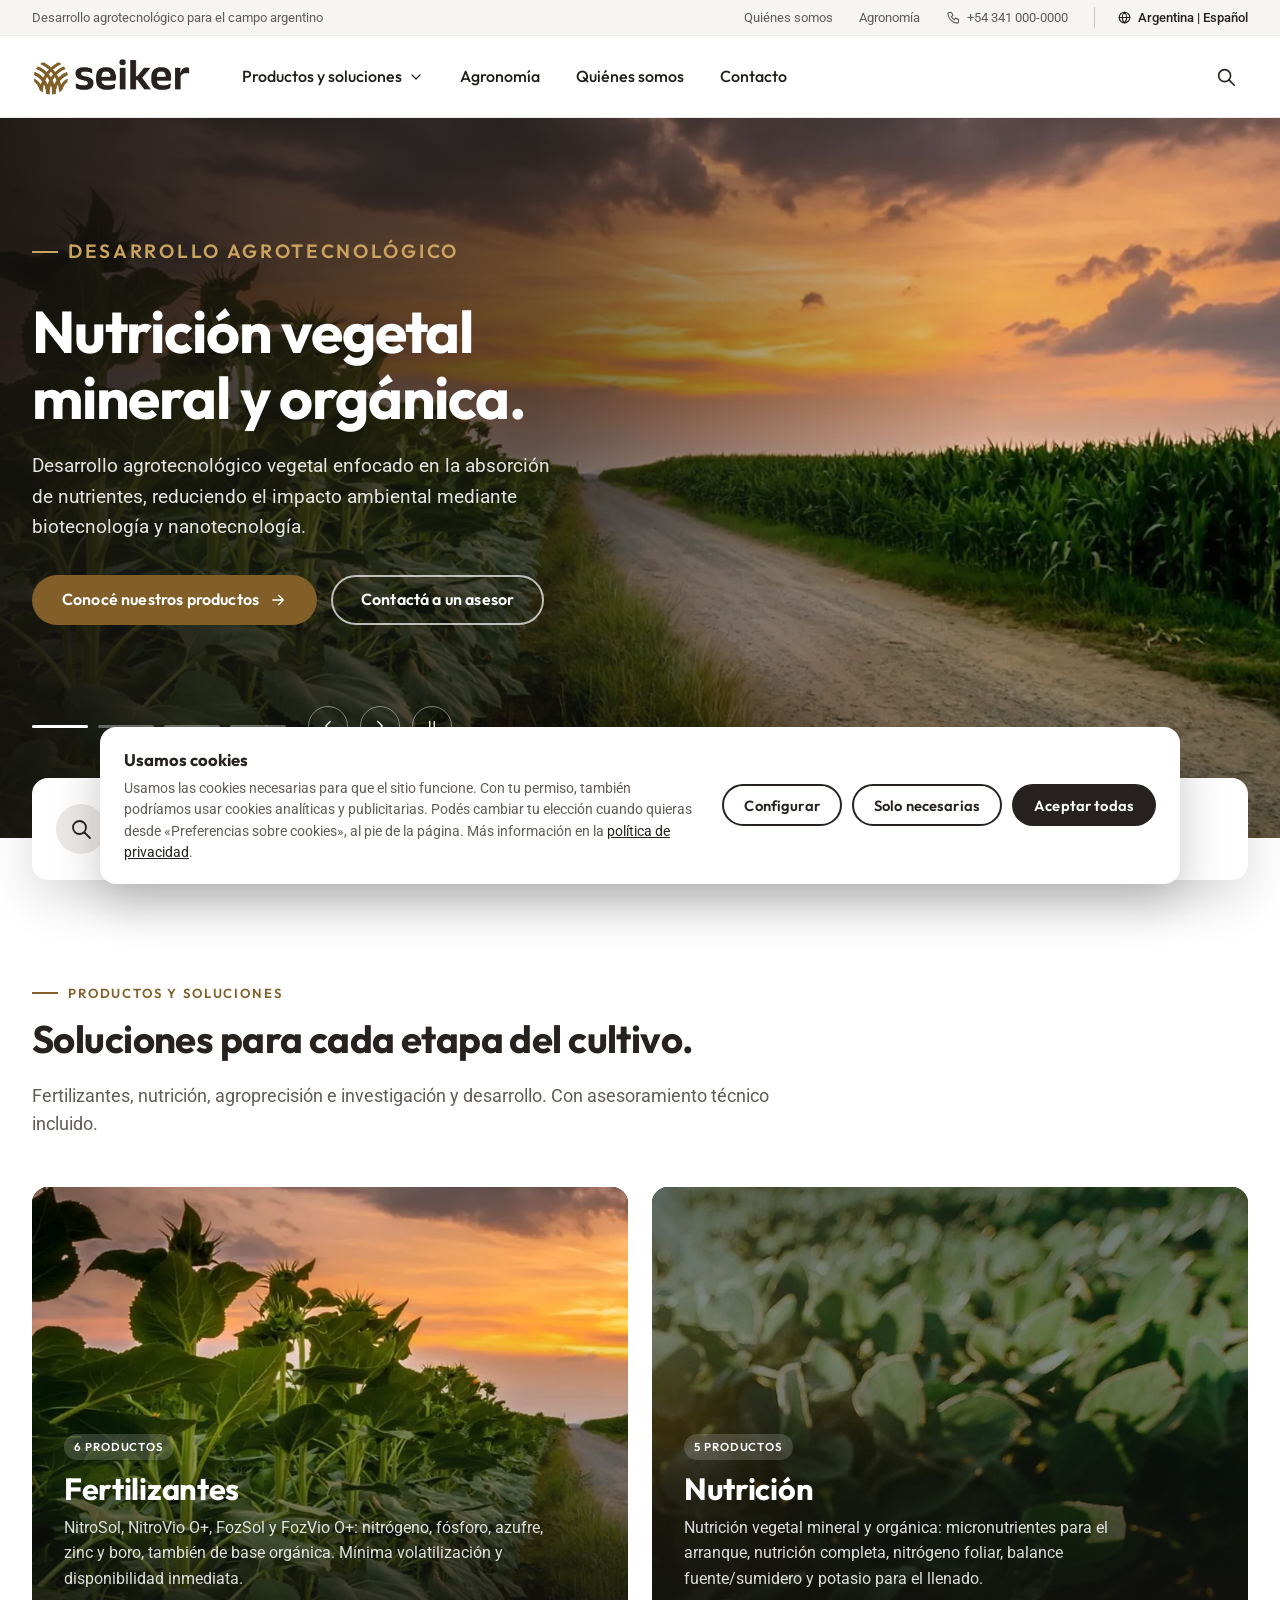
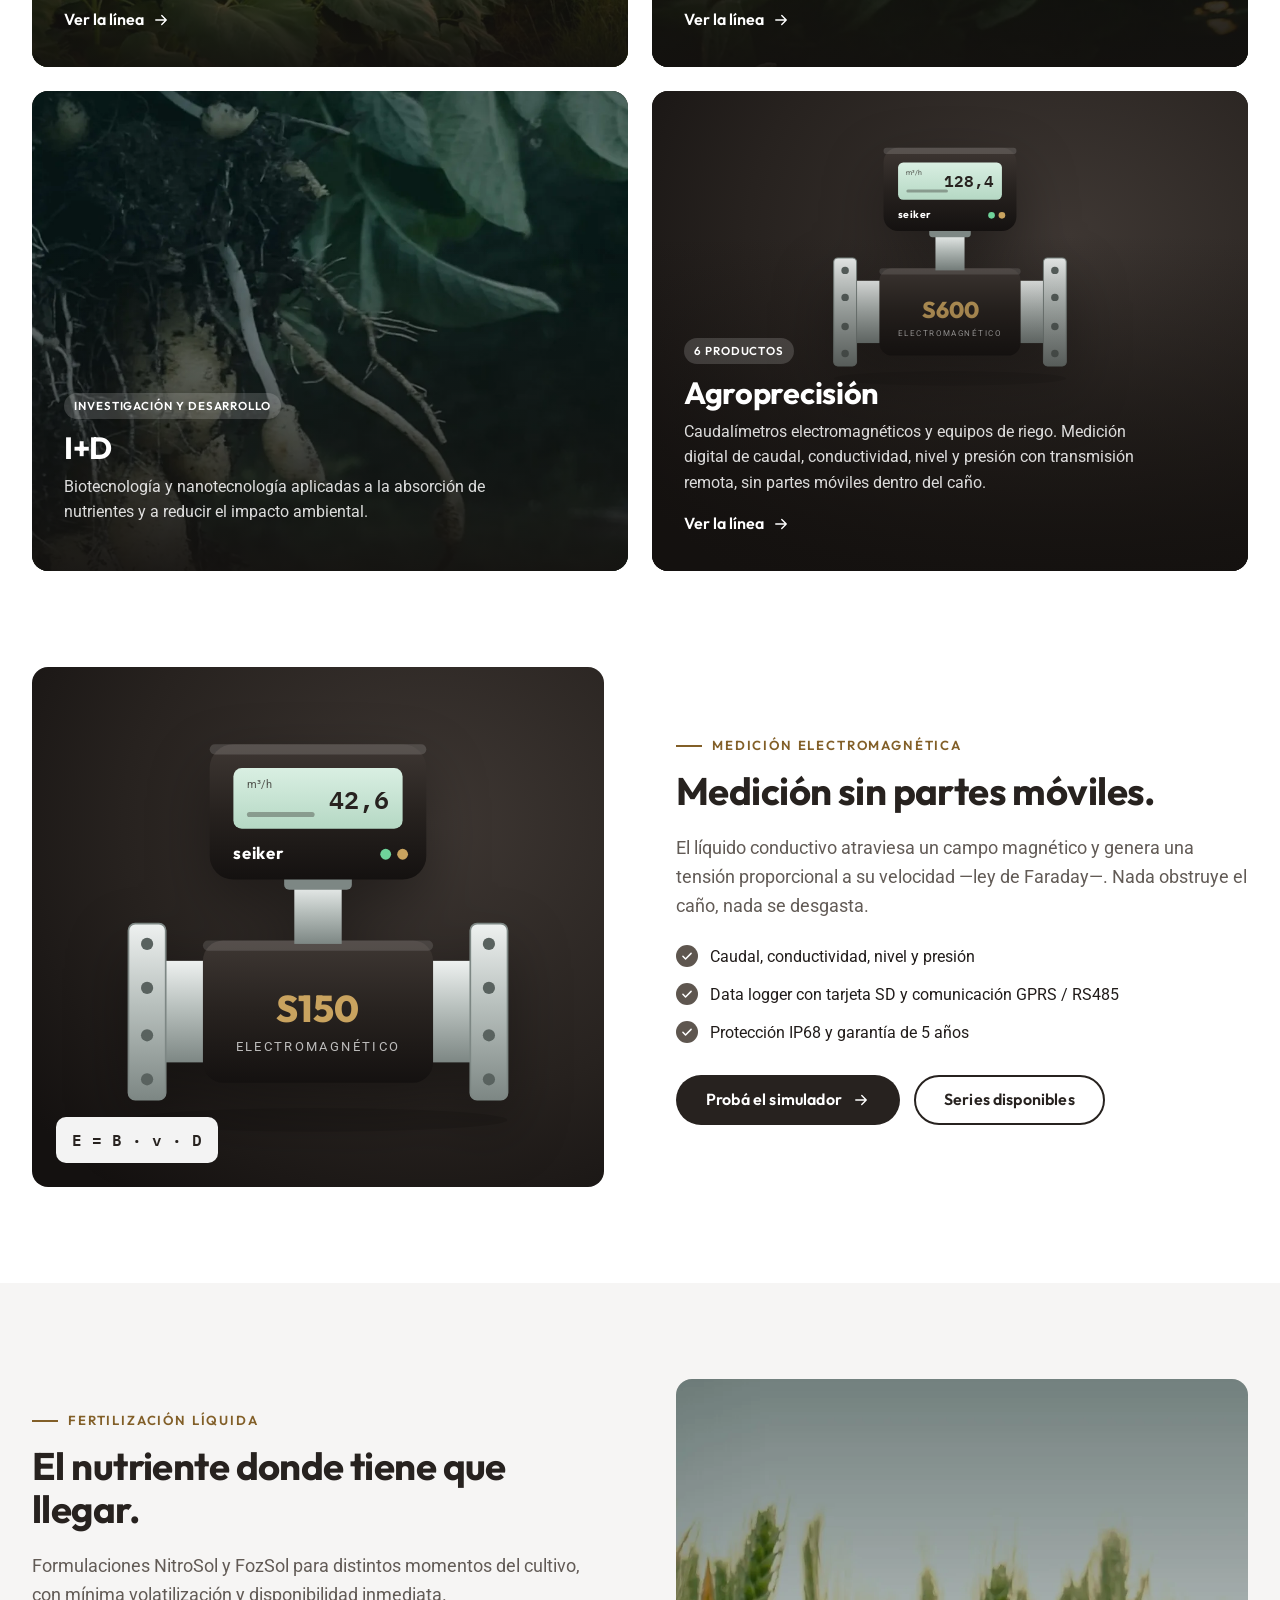
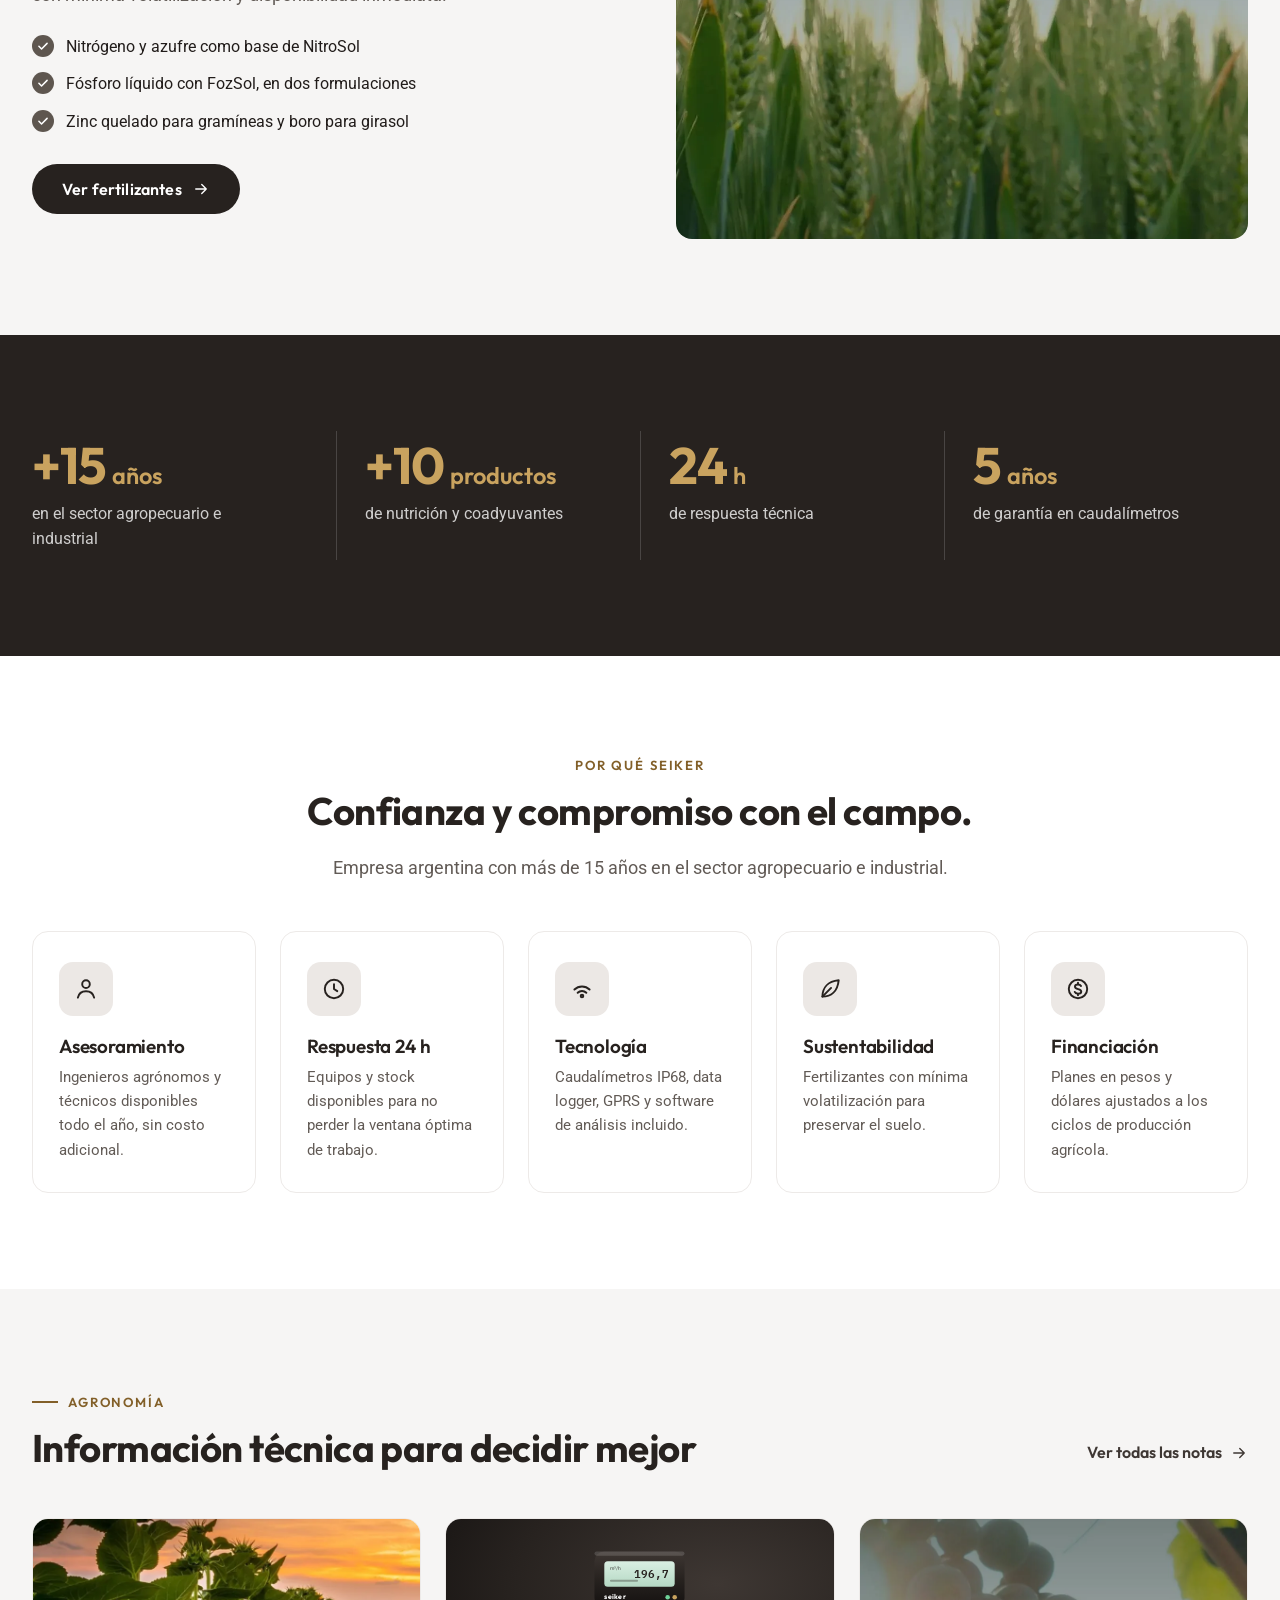
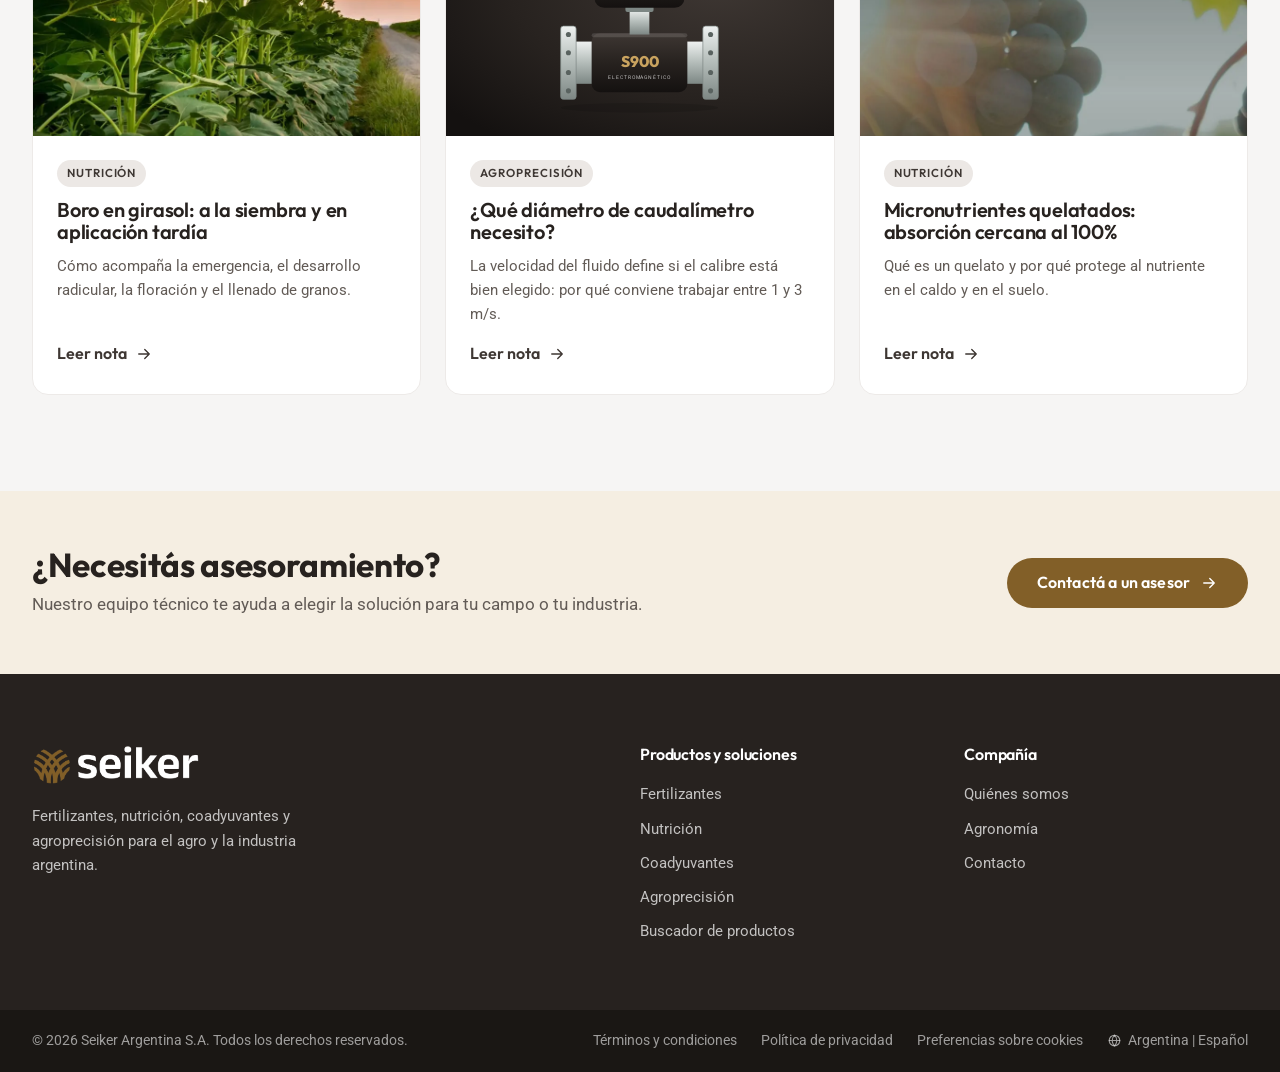
==== commit e5b208a8: "B: marcas REVISAR en datos que hay que confirmar (sin cambiar ningún dato) B1 mediciones de los caud" ====
--- a/nueva-web/index.html
+++ b/nueva-web/index.html
@@ -95,6 +95,7 @@
         <div class="hs-txt">
           <p class="eyebrow">Agroprecisión</p>
           <h2 class="h1">Caudalímetros electromagnéticos.</h2>
+          <!-- REVISAR (B1): ¿conductividad, nivel y presión son mediciones propias u opcionales? -->
           <p>Caudal, conductividad, nivel y presión con transmisión remota de datos. Sin partes móviles dentro del caño. Vendemos, instalamos y reparamos. Y ahora, equipos de riego.</p>
           <div class="btns">
             <a class="btn btn--gold" href="caudalimetros.html">Ver agroprecisión <i data-ico="flecha"></i></a>
@@ -165,6 +166,7 @@
         <h2 class="h2">Medición sin partes móviles.</h2>
         <p class="lead">El líquido conductivo atraviesa un campo magnético y genera una tensión proporcional a su velocidad —ley de Faraday—. Nada obstruye el caño, nada se desgasta.</p>
         <ul class="checks">
+          <!-- REVISAR (B1): ídem. -->
           <li><i data-ico="check"></i><span>Caudal, conductividad, nivel y presión</span></li>
           <li><i data-ico="check"></i><span>Data logger con tarjeta SD y comunicación GPRS / RS485</span></li>
           <li><i data-ico="check"></i><span>Protección IP68 y garantía de 5 años</span></li>
@@ -214,6 +216,7 @@
       </div>
       <div class="feats feats--5" data-stagger>
         <div class="feat rv"><span class="feat-i"><i data-ico="persona"></i></span><h3>Asesoramiento</h3><p>Ingenieros agrónomos y técnicos disponibles todo el año, sin costo adicional.</p></div>
+        <!-- REVISAR (B11): "24 h" con horario de lunes a viernes; propuesta "Respuesta en 24 h hábiles" (no aplicada). -->
         <div class="feat rv"><span class="feat-i"><i data-ico="reloj"></i></span><h3>Respuesta 24 h</h3><p>Equipos y stock disponibles para no perder la ventana óptima de trabajo.</p></div>
         <div class="feat rv"><span class="feat-i"><i data-ico="senal"></i></span><h3>Tecnología</h3><p>Caudalímetros IP68, data logger, GPRS y software de análisis incluido.</p></div>
         <div class="feat rv"><span class="feat-i"><i data-ico="hoja"></i></span><h3>Sustentabilidad</h3><p>Fertilizantes con mínima volatilización para preservar el suelo.</p></div>
@@ -250,6 +253,7 @@
         <a class="ncard rv" href="agronomia.html#quelatos">
           <div class="ncard-m"><img src="assets/img/lineas/uva.webp" width="982" height="1020" loading="lazy" alt="" /></div>
           <div class="ncard-b"><span class="tag">Nutrición</span>
+            <!-- REVISAR (B10): claim "absorción cercana al 100%". -->
             <h3>Micronutrientes quelatados: absorción cercana al 100%</h3>
             <p>Qué es un quelato y por qué protege al nutriente en el caldo y en el suelo.</p>
             <span class="lnk">Leer nota <i data-ico="flecha"></i></span></div>
--- a/nueva-web/assets/css/estilos.css
+++ b/nueva-web/assets/css/estilos.css
@@ -265,6 +265,7 @@
 .mn-sub a.mn-all { color: var(--prim-3); font-weight: 600; }
 .mn-foot { margin-top: 28px; font-size: .92rem; color: var(--gris-600); }
 .mn-foot p { display: flex; align-items: center; gap: 10px; margin-bottom: 10px; }
+.mn-foot a { display: inline-flex; align-items: center; gap: 10px; color: inherit; }
 .mn-foot .ico { width: 18px; height: 18px; color: var(--dorado); }
 
 .sch { background: #fff; padding: 28px 0 32px; transform: translateY(-24px); transition: transform .3s var(--ease); box-shadow: var(--sombra-lg); max-height: 100vh; overflow-y: auto; }
@@ -488,6 +489,7 @@
 .stat { padding: 8px 28px; border-left: 1px solid rgba(255, 255, 255, .16); }
 .stat:first-child { border-left: 0; padding-left: 0; }
 .stat-n { display: block; font-family: var(--f-tit); font-size: clamp(2.4rem, 4vw, 3.5rem); font-weight: 700; color: var(--dorado-3); line-height: 1.05; letter-spacing: -.02em; }
+.stat-u { font-size: .46em; font-weight: 600; letter-spacing: 0; margin-left: .25em; }   /* unidad, más chica que el número */
 .stat-l { display: block; margin-top: 8px; color: rgba(255, 255, 255, .78); max-width: 220px; }
 
 /* Notas técnicas */
@@ -711,6 +713,8 @@
 .ci-k { display: block; font-size: .78rem; letter-spacing: .1em; text-transform: uppercase; color: var(--gris-500); }
 .ci-v { font-family: var(--f-tit); font-size: 1.1rem; font-weight: 500; color: var(--prim); }
 a.ci-v:hover { text-decoration: underline; }
+.ci-redes { display: flex; gap: 14px; margin-top: 4px; }
+.ci-redes .ico { width: 22px; height: 22px; color: var(--prim); }
 .form { background: #fff; border-radius: 20px; padding: 40px; box-shadow: var(--sombra-lg); }
 .form h2 { font-size: 1.6rem; margin-bottom: 6px; }
 .form > p { color: var(--gris-600); margin-bottom: 26px; }
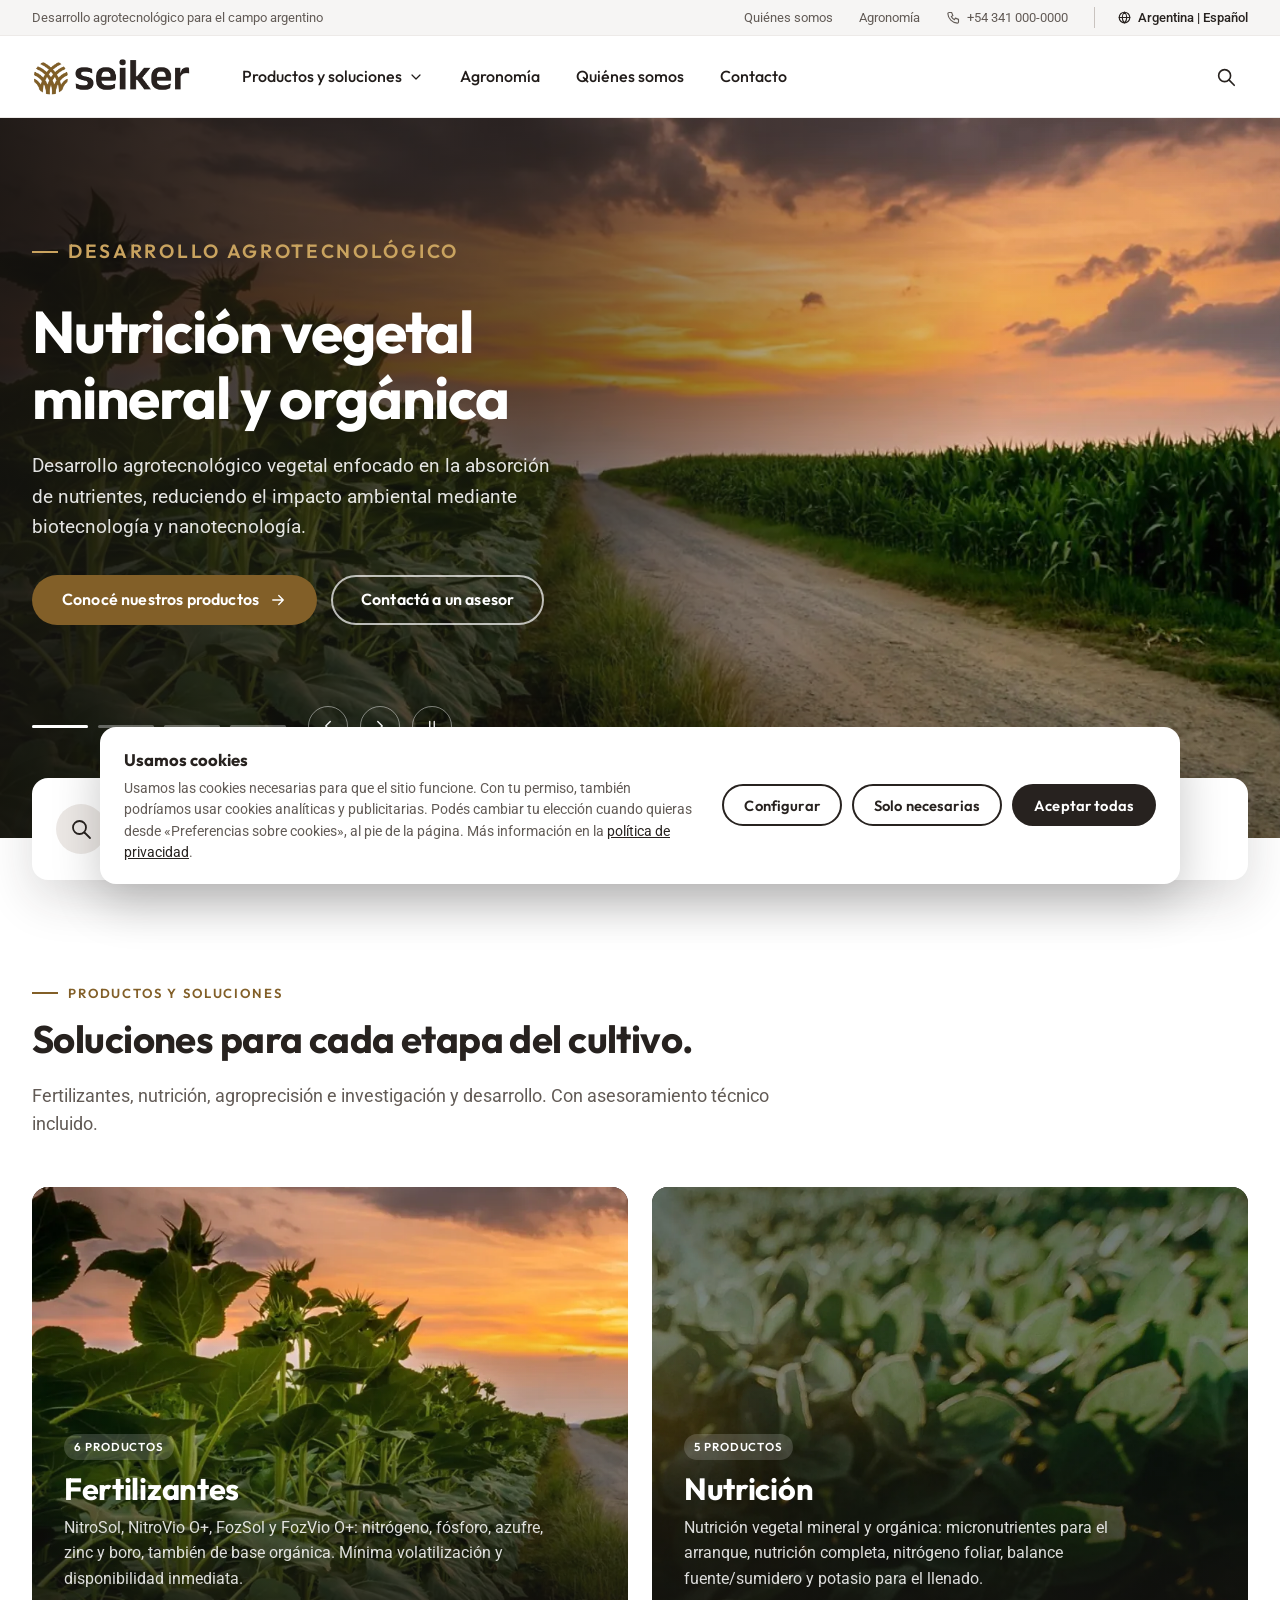
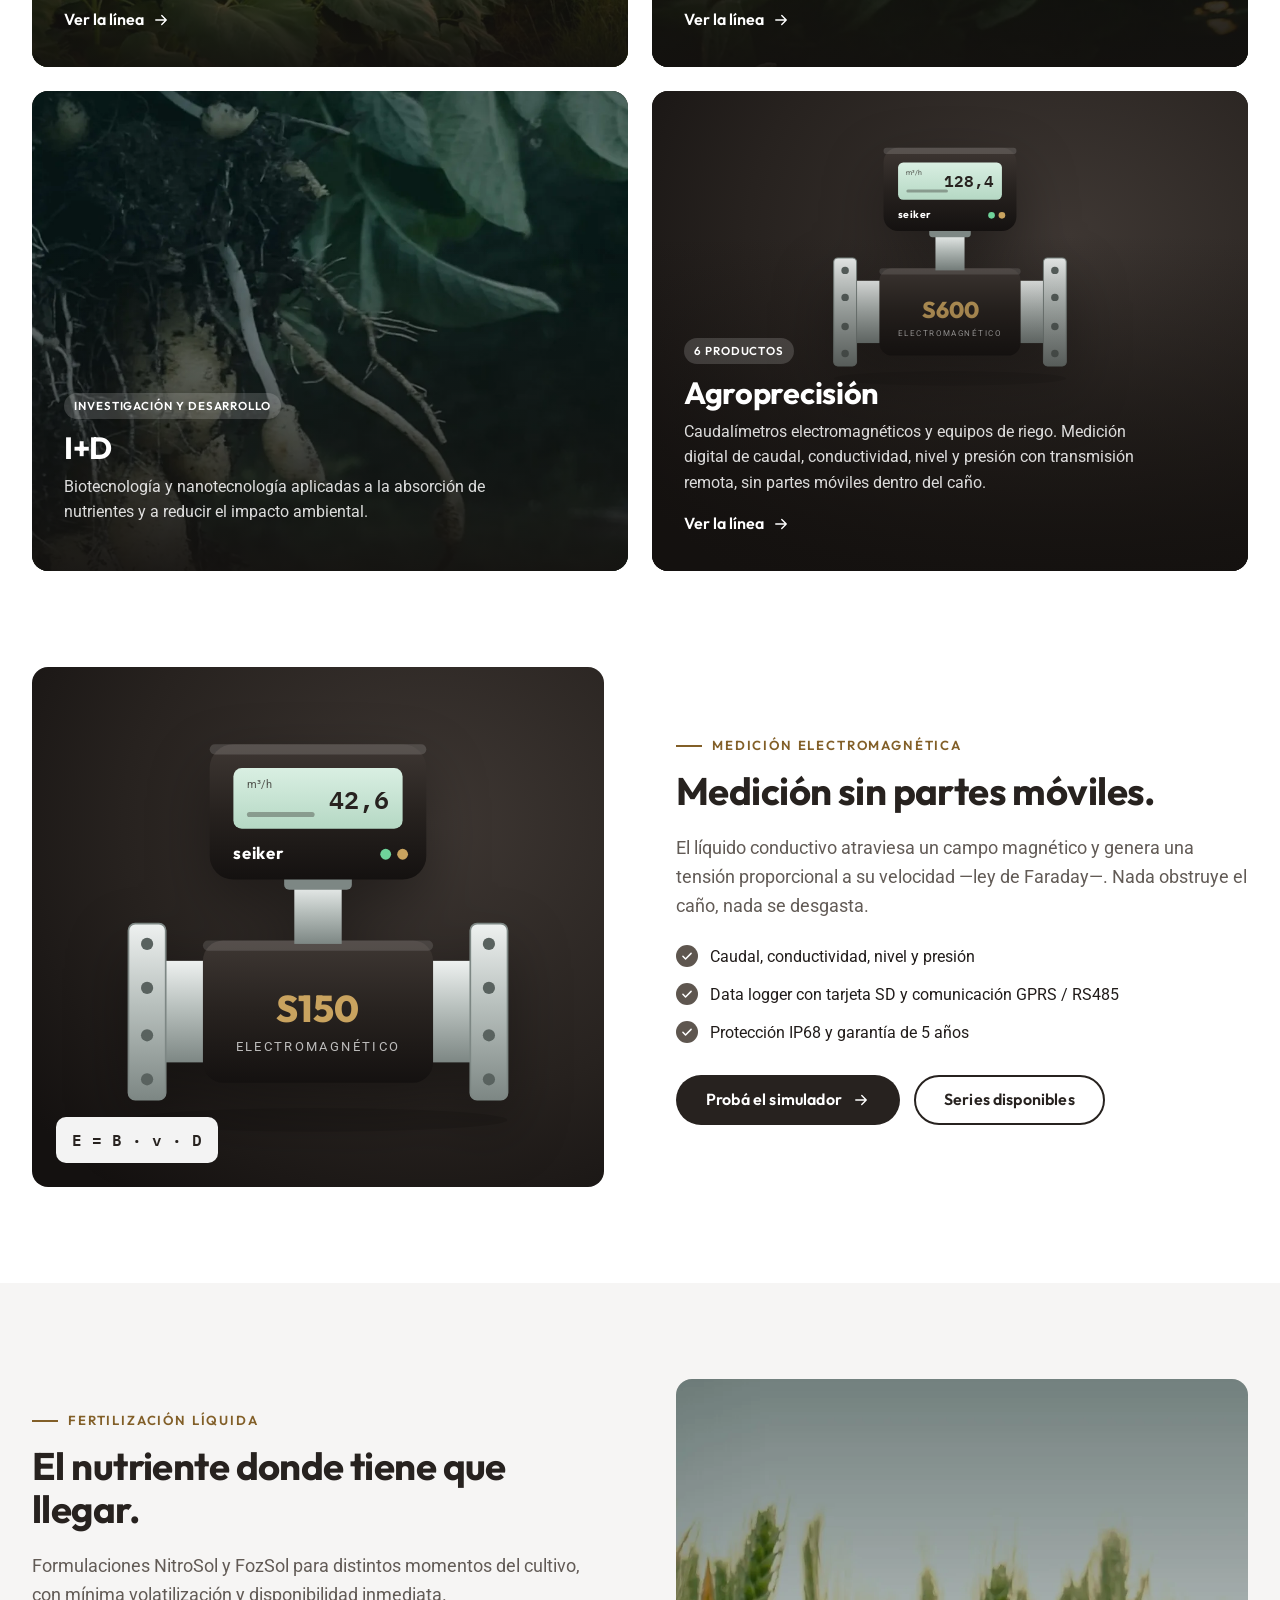
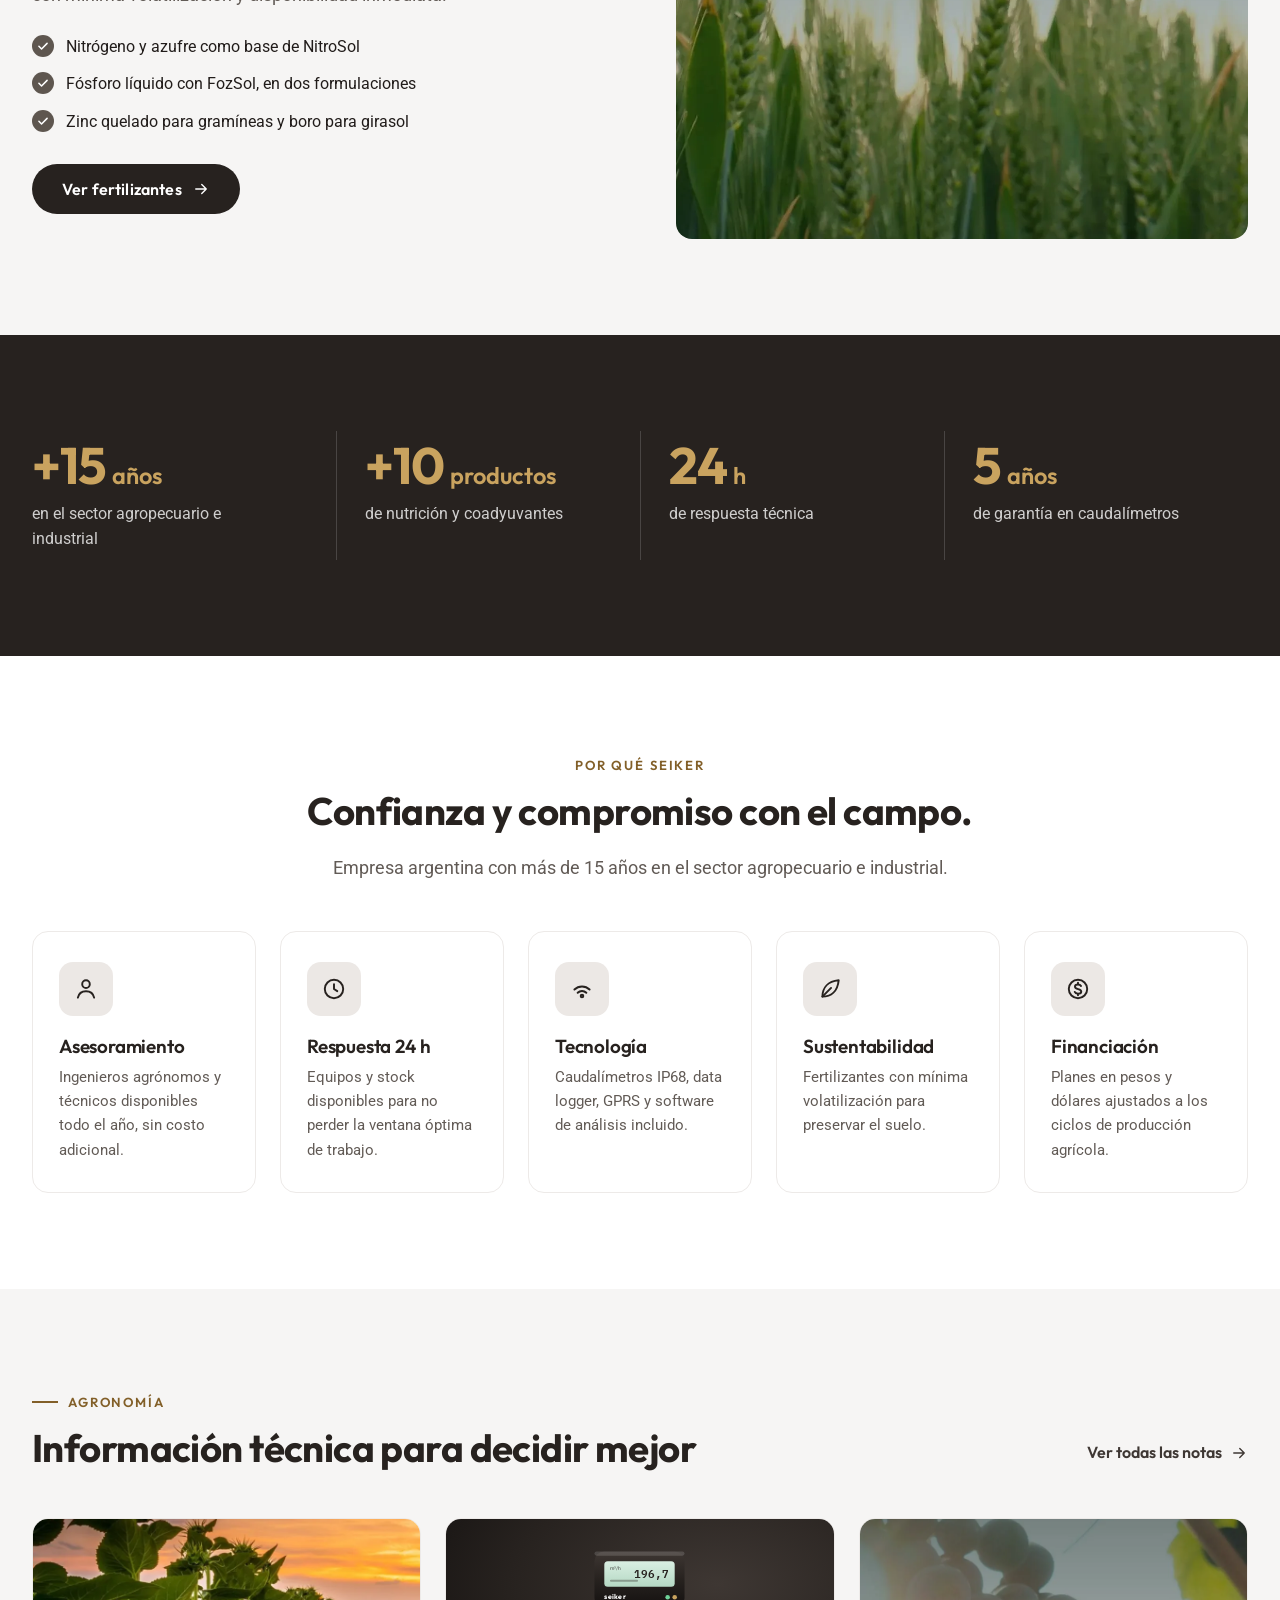
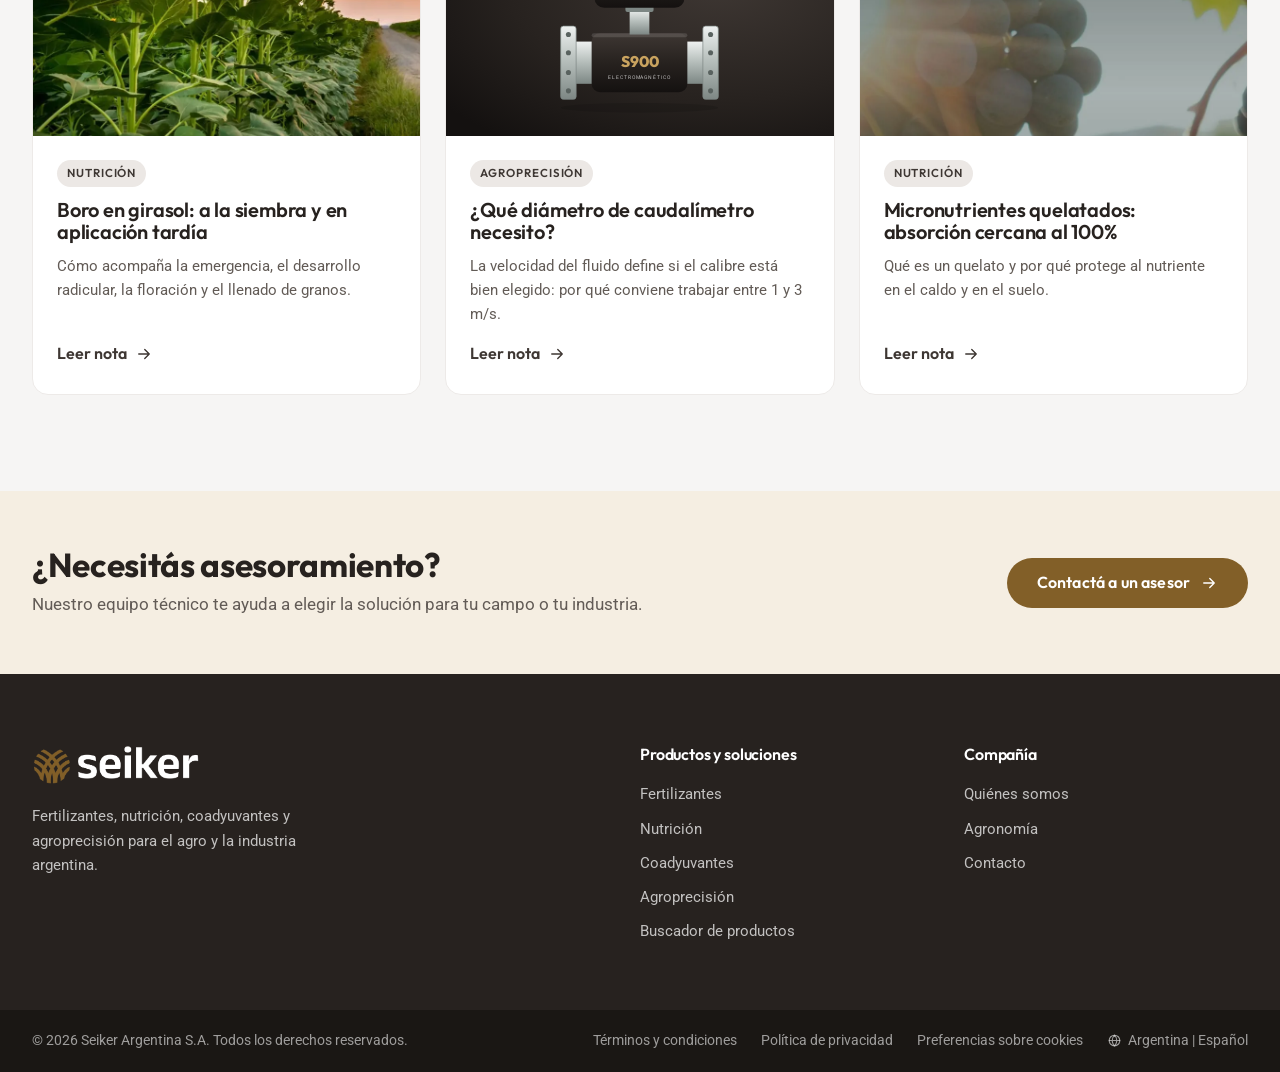
==== commit c6c1ba51: "Portada: títulos de las 4 diapositivas sin punto final (?v=20261127c) Co-Authored-By: Claude Opus 5." ====
--- a/nueva-web/index.html
+++ b/nueva-web/index.html
@@ -17,7 +17,7 @@
 <link rel="preconnect" href="https://fonts.googleapis.com" />
 <link rel="preconnect" href="https://fonts.gstatic.com" crossorigin />
 <link href="https://fonts.googleapis.com/css2?family=Outfit:wght@400;500;600;700;800&family=Roboto:wght@400;500;700&family=IBM+Plex+Mono:wght@500;600&display=swap" rel="stylesheet" />
-<link rel="stylesheet" href="assets/css/estilos.css?v=20261127a" />
+<link rel="stylesheet" href="assets/css/estilos.css?v=20261127c" />
 </head>
 <body data-page="inicio">
 
@@ -38,7 +38,7 @@
       <div class="wrap hs-in">
         <div class="hs-txt">
           <p class="eyebrow">Desarrollo agrotecnológico</p>
-          <h1 class="h1">Nutrición vegetal mineral y orgánica.</h1>
+          <h1 class="h1">Nutrición vegetal mineral y orgánica</h1>
           <p>Desarrollo agrotecnológico vegetal enfocado en la absorción de nutrientes, reduciendo el impacto ambiental mediante biotecnología y nanotecnología.</p>
           <div class="btns">
             <a class="btn btn--gold" href="productos.html">Conocé nuestros productos <i data-ico="flecha"></i></a>
@@ -53,7 +53,7 @@
       <div class="wrap hs-in">
         <div class="hs-txt">
           <p class="eyebrow">Fertilizantes</p>
-          <h2 class="h1">Línea Sol y Línea Vio: el nutriente donde tiene que llegar.</h2>
+          <h2 class="h1">Línea Sol y Línea Vio: el nutriente donde tiene que llegar</h2>
           <p>Nitrógeno, fósforo, azufre, zinc y boro en formulaciones para distintos momentos del cultivo. Mínima volatilización y disponibilidad inmediata.</p>
           <div class="btns">
             <a class="btn btn--gold" href="fertilizantes.html">Ver fertilizantes <i data-ico="flecha"></i></a>
@@ -75,7 +75,7 @@
       <div class="wrap hs-in">
         <div class="hs-txt">
           <p class="eyebrow">Aportes nutricionales</p>
-          <h2 class="h1">Nutrición foliar.</h2>
+          <h2 class="h1">Nutrición foliar</h2>
           <p>Micronutrientes quelatados para el arranque, nitrógeno foliar, nutrición completa en una sola pasada y balance fuente/sumidero para llenar más.</p>
           <div class="btns">
             <a class="btn btn--gold" href="linea.html?id=nutricion">Ver nutrición <i data-ico="flecha"></i></a>
@@ -94,7 +94,7 @@
       <div class="wrap hs-in">
         <div class="hs-txt">
           <p class="eyebrow">Agroprecisión</p>
-          <h2 class="h1">Caudalímetros electromagnéticos.</h2>
+          <h2 class="h1">Caudalímetros electromagnéticos</h2>
           <!-- REVISAR (B1): ¿conductividad, nivel y presión son mediciones propias u opcionales? -->
           <p>Caudal, conductividad, nivel y presión con transmisión remota de datos. Sin partes móviles dentro del caño. Vendemos, instalamos y reparamos. Y ahora, equipos de riego.</p>
           <div class="btns">
@@ -268,9 +268,9 @@
 
 <!-- Scripts clásicos con defer, en orden de dependencia. Sin módulos ES:
      así el sitio funciona abriendo el archivo directo o desde cualquier hosting. -->
-<script defer src="assets/js/config.js?v=20261127a"></script>
-<script defer src="assets/js/catalogo.js?v=20261127a"></script>
-<script defer src="assets/js/ilustraciones.js?v=20261127a"></script>
-<script defer src="assets/js/sitio.js?v=20261127a"></script>
+<script defer src="assets/js/config.js?v=20261127c"></script>
+<script defer src="assets/js/catalogo.js?v=20261127c"></script>
+<script defer src="assets/js/ilustraciones.js?v=20261127c"></script>
+<script defer src="assets/js/sitio.js?v=20261127c"></script>
 </body>
 </html>
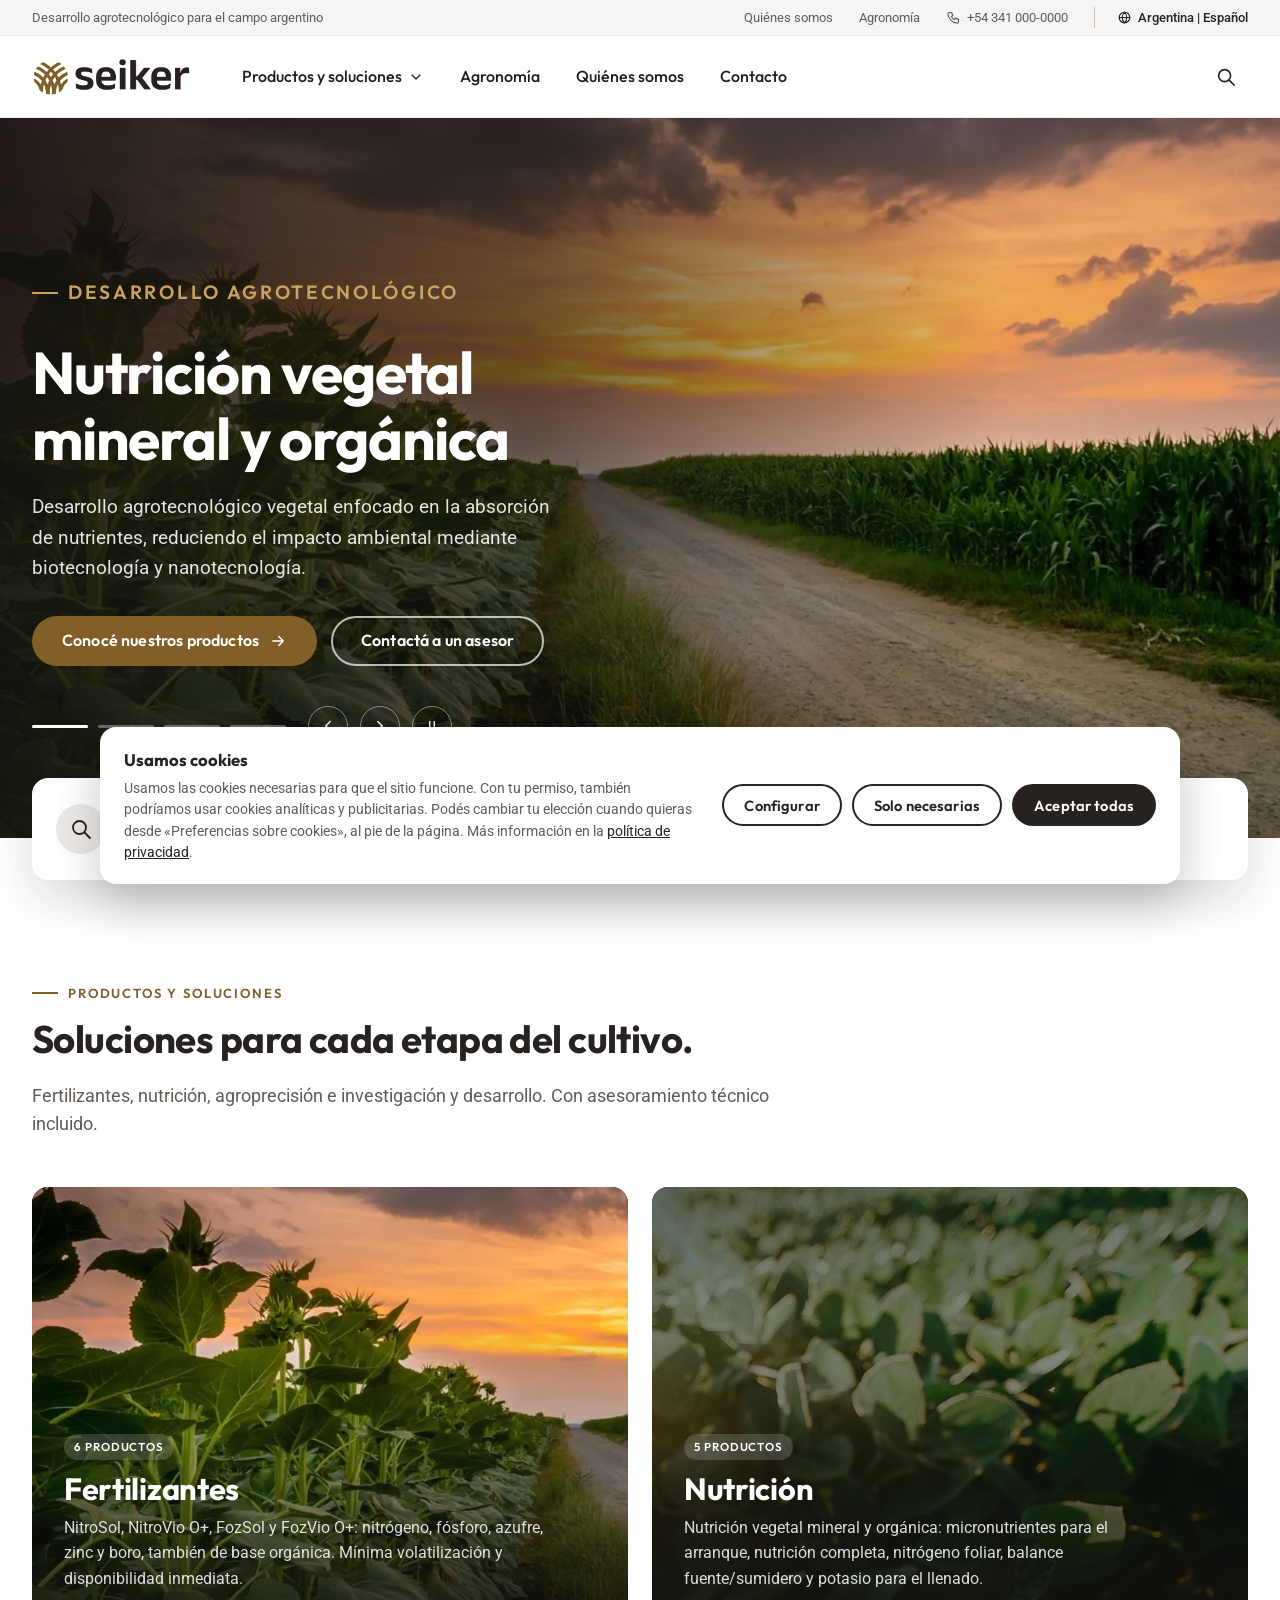
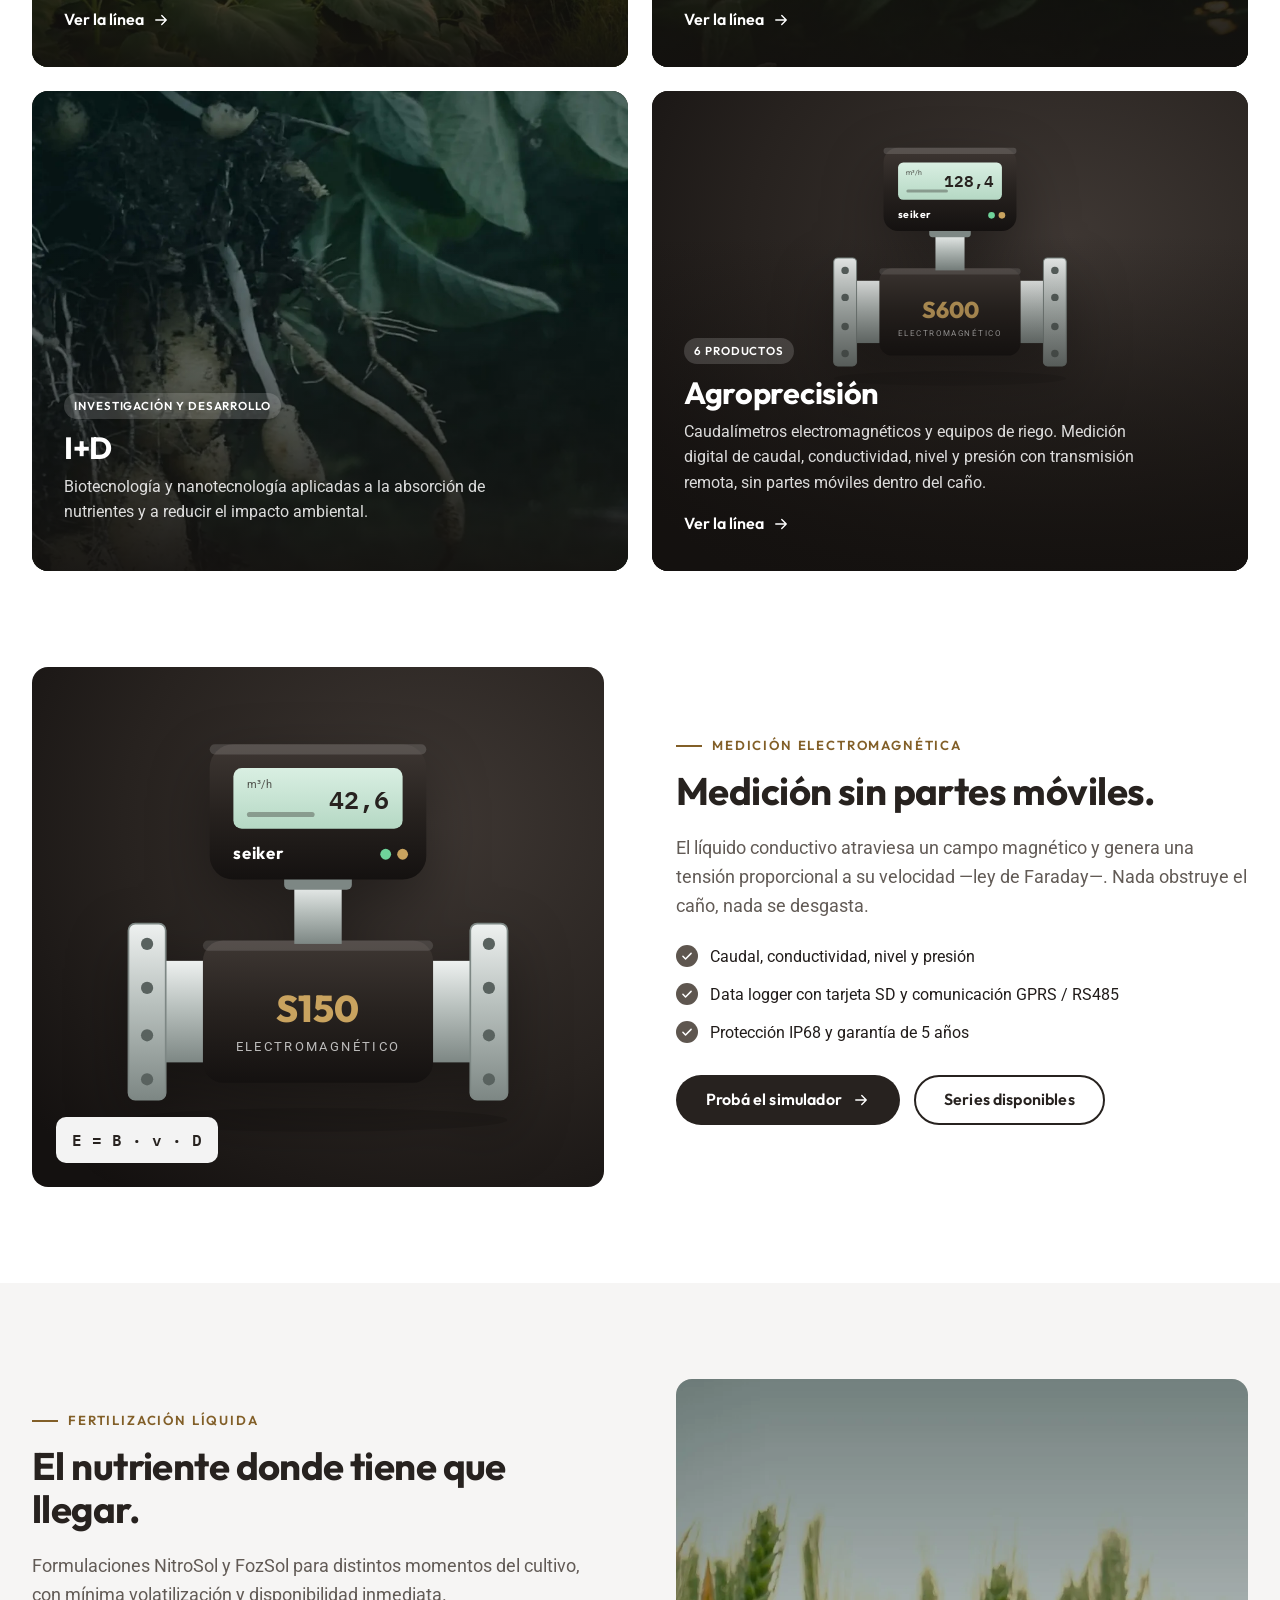
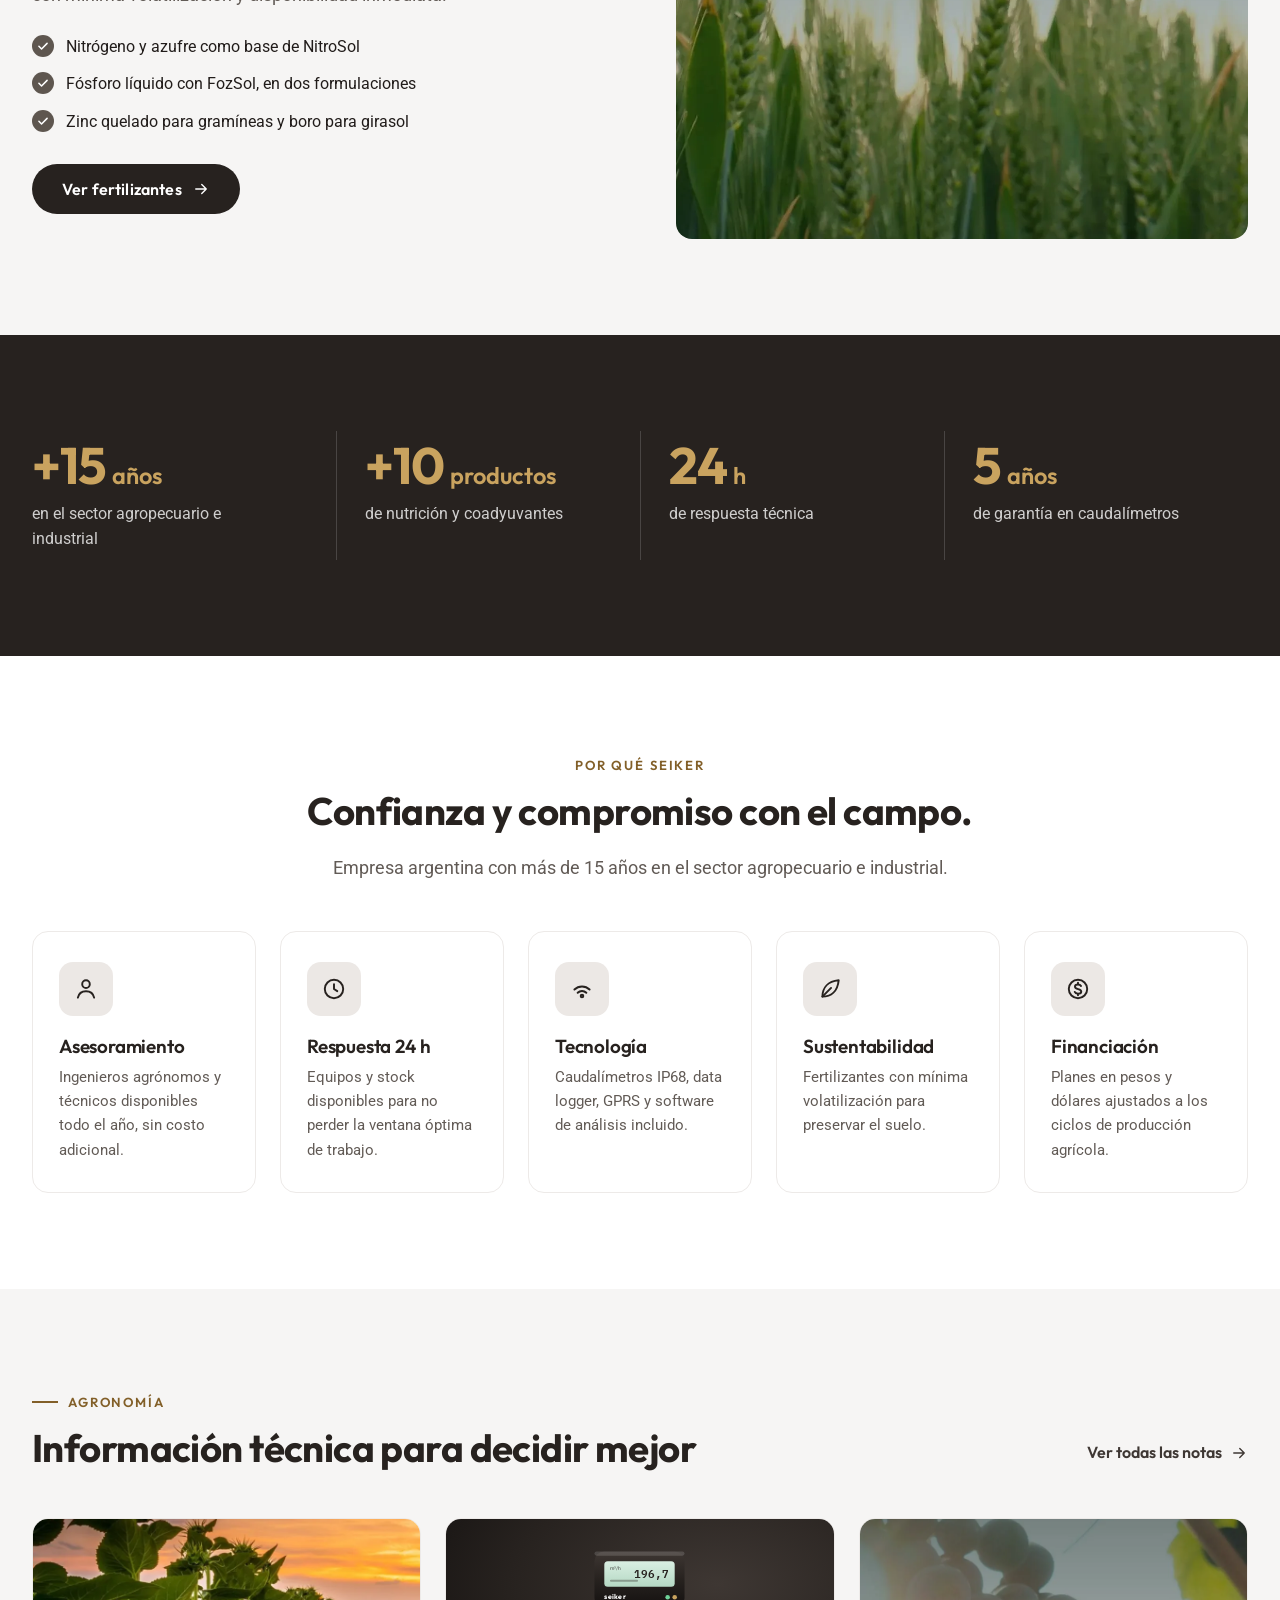
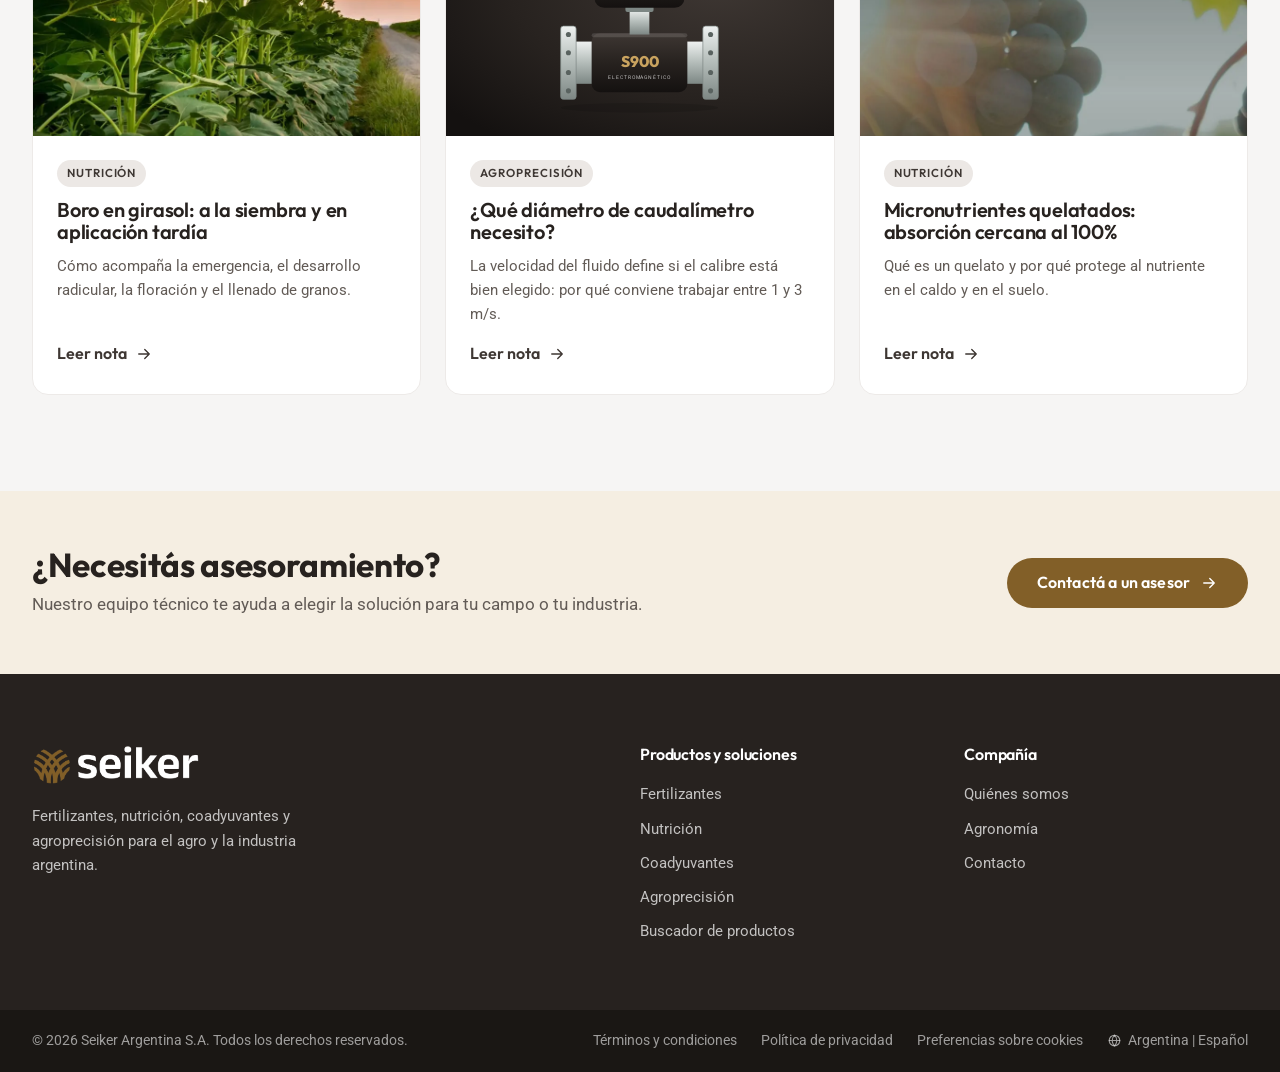
==== commit 004ee41a: "Portada: botones de las diapositivas a la misma distancia de los controles El texto de cada diaposit" ====
--- a/nueva-web/index.html
+++ b/nueva-web/index.html
@@ -17,7 +17,7 @@
 <link rel="preconnect" href="https://fonts.googleapis.com" />
 <link rel="preconnect" href="https://fonts.gstatic.com" crossorigin />
 <link href="https://fonts.googleapis.com/css2?family=Outfit:wght@400;500;600;700;800&family=Roboto:wght@400;500;700&family=IBM+Plex+Mono:wght@500;600&display=swap" rel="stylesheet" />
-<link rel="stylesheet" href="assets/css/estilos.css?v=20261127c" />
+<link rel="stylesheet" href="assets/css/estilos.css?v=20261127d" />
 </head>
 <body data-page="inicio">
 
@@ -268,9 +268,9 @@
 
 <!-- Scripts clásicos con defer, en orden de dependencia. Sin módulos ES:
      así el sitio funciona abriendo el archivo directo o desde cualquier hosting. -->
-<script defer src="assets/js/config.js?v=20261127c"></script>
-<script defer src="assets/js/catalogo.js?v=20261127c"></script>
-<script defer src="assets/js/ilustraciones.js?v=20261127c"></script>
-<script defer src="assets/js/sitio.js?v=20261127c"></script>
+<script defer src="assets/js/config.js?v=20261127d"></script>
+<script defer src="assets/js/catalogo.js?v=20261127d"></script>
+<script defer src="assets/js/ilustraciones.js?v=20261127d"></script>
+<script defer src="assets/js/sitio.js?v=20261127d"></script>
 </body>
 </html>
--- a/nueva-web/assets/css/estilos.css
+++ b/nueva-web/assets/css/estilos.css
@@ -299,7 +299,7 @@
 /* ============================================================
    HERO (inicio) — carrusel a pantalla completa
    ============================================================ */
-.hero { position: relative; height: clamp(540px, 80vh, 740px); overflow: hidden; background: var(--prim); color: #fff; --dur: 7s; }
+.hero { position: relative; height: clamp(680px, 80vh, 740px); overflow: hidden; background: var(--prim); color: #fff; --dur: 7s; }
 .hs { position: absolute; inset: 0; opacity: 0; visibility: hidden; transition: opacity .9s var(--ease), visibility 0s .9s; }
 .hs.on { opacity: 1; visibility: visible; transition-delay: 0s; z-index: 1; }
 .hs-bg { position: absolute; inset: 0; width: 100%; height: 100%; object-fit: cover; transform: scale(1.06); transition: transform 8s linear; }
@@ -309,8 +309,10 @@
 .hs--prim::before { background: none; }
 .hs-bg--suave { opacity: .28; mix-blend-mode: luminosity; }
 .hs-pat { position: absolute; inset: 0; opacity: .14; background-image: url("../img/isotipo.png"); background-repeat: no-repeat; background-size: 820px; background-position: 118% 40%; filter: grayscale(1) brightness(2.2); }
-.hs-in { position: relative; z-index: 2; height: 100%; display: flex; align-items: center; }
-.hs-txt { max-width: 640px; padding-bottom: 96px; }
+/* El texto se apoya abajo, a la misma distancia de los controles en todas las diapositivas
+   (controles: 92px desde abajo + 40px de alto + 40px de aire) */
+.hs-in { position: relative; z-index: 2; height: 100%; display: flex; align-items: flex-end; padding-bottom: 172px; }
+.hs-txt { max-width: 640px; }
 .hs-txt .eyebrow { color: var(--dorado-3); }
 .hs-txt h1, .hs-txt h2 { color: #fff; margin-bottom: 20px; }
 .hs-txt p { font-size: clamp(1.05rem, 1.5vw, 1.25rem); color: rgba(255, 255, 255, .88); margin-bottom: 32px; max-width: 540px; }
@@ -852,8 +854,7 @@
   .stat:nth-child(3) { border-left: 0; padding-left: 0; }
   .hs-art { display: none; }
   .hs::before { background: linear-gradient(180deg, rgba(var(--velo-rgb), .35) 0%, rgba(var(--velo-rgb), .85) 70%); }
-  .hs-in { align-items: flex-end; padding-bottom: 150px; }
-  .hs-txt { padding-bottom: 0; }
+  .hs-in { padding-bottom: 164px; }   /* 84 + 40 + 40 */
   .hero-ctl { bottom: 84px; }
   .pd-img { order: -1; max-width: 520px; padding: 36px; }
   .pd-hero { padding: 36px 0 56px; }
@@ -880,7 +881,7 @@
   .pd-frase { padding: 40px 0; }
   body { font-size: 15.5px; }
   .hero { height: 720px; }
-  .hs-in { padding-bottom: 136px; }
+  .hs-in { padding-bottom: 156px; }   /* 84 + 40 + 32 */
   .hs-txt h1, .hs-txt h2 { font-size: 2.15rem; margin-bottom: 14px; }
   .hs-txt .eyebrow { font-size: .72rem; letter-spacing: .1em; }
   .hs-txt p { font-size: 1rem; margin-bottom: 22px; }
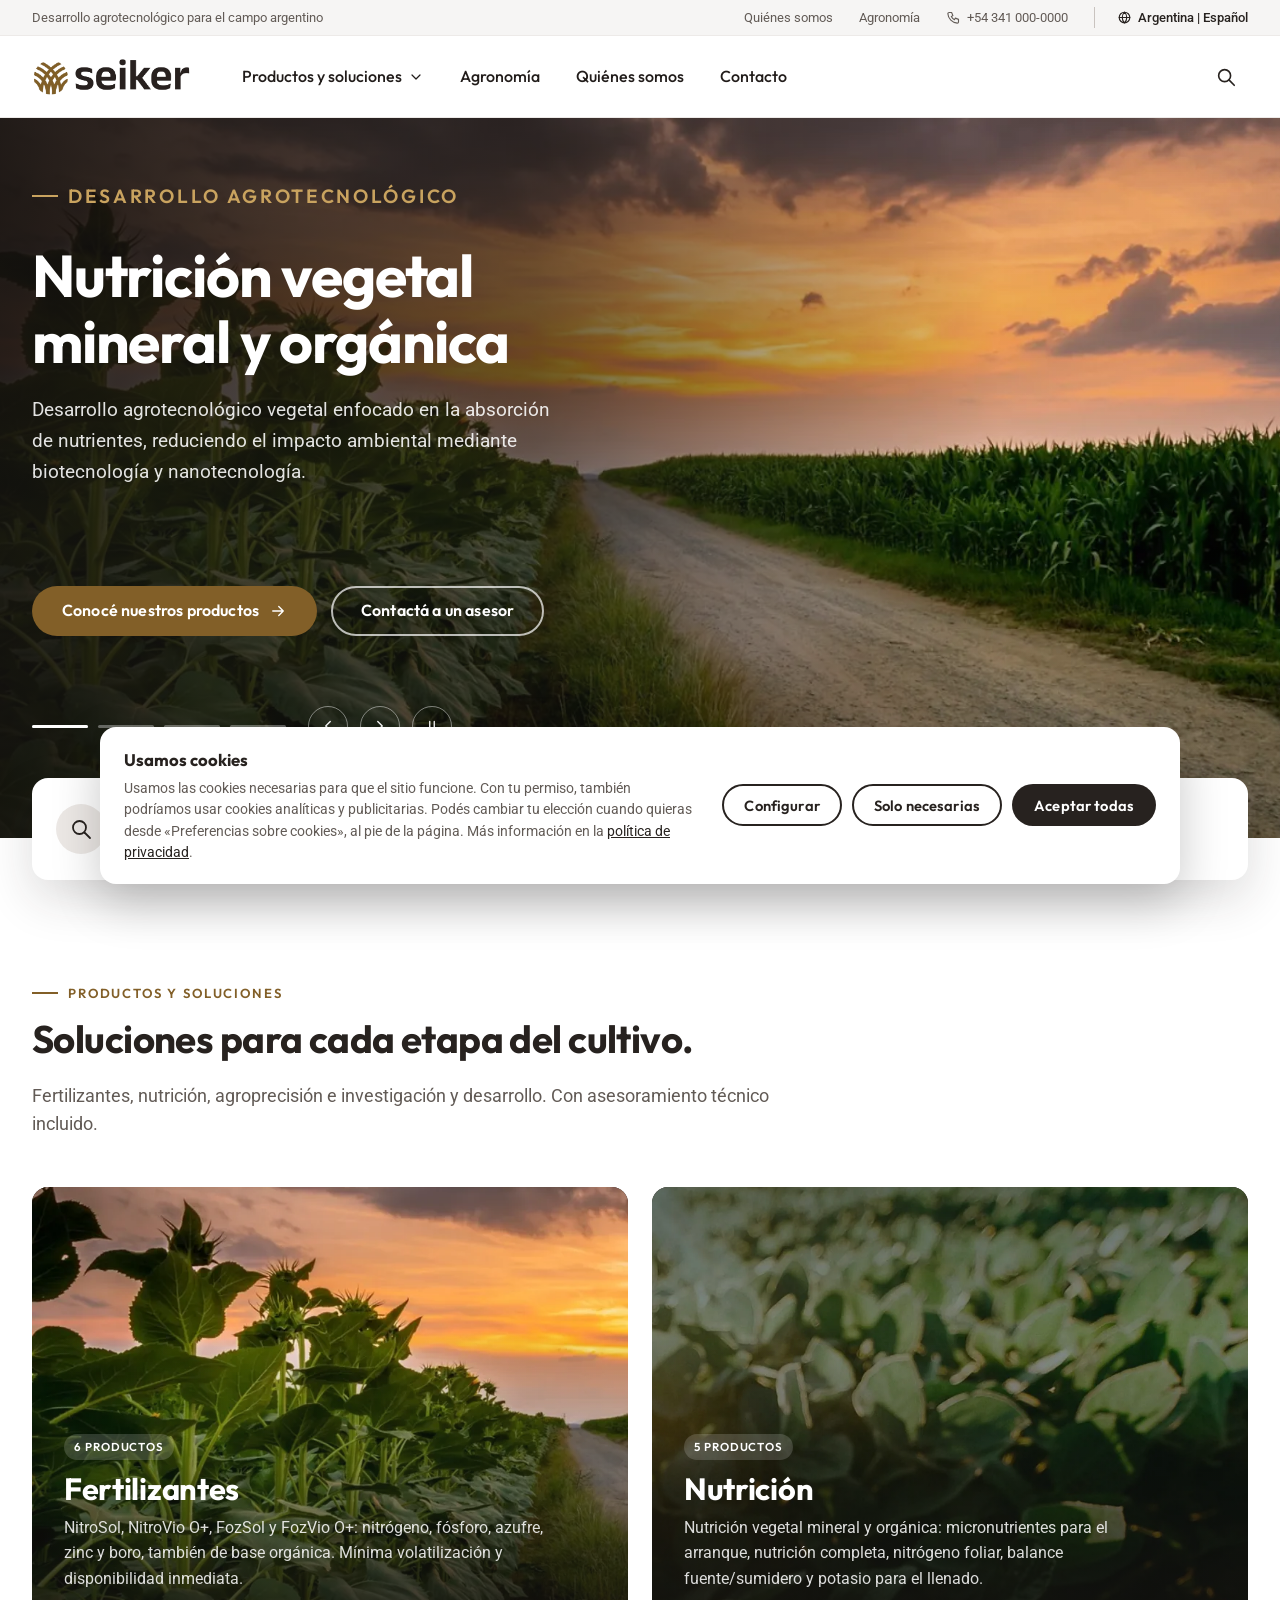
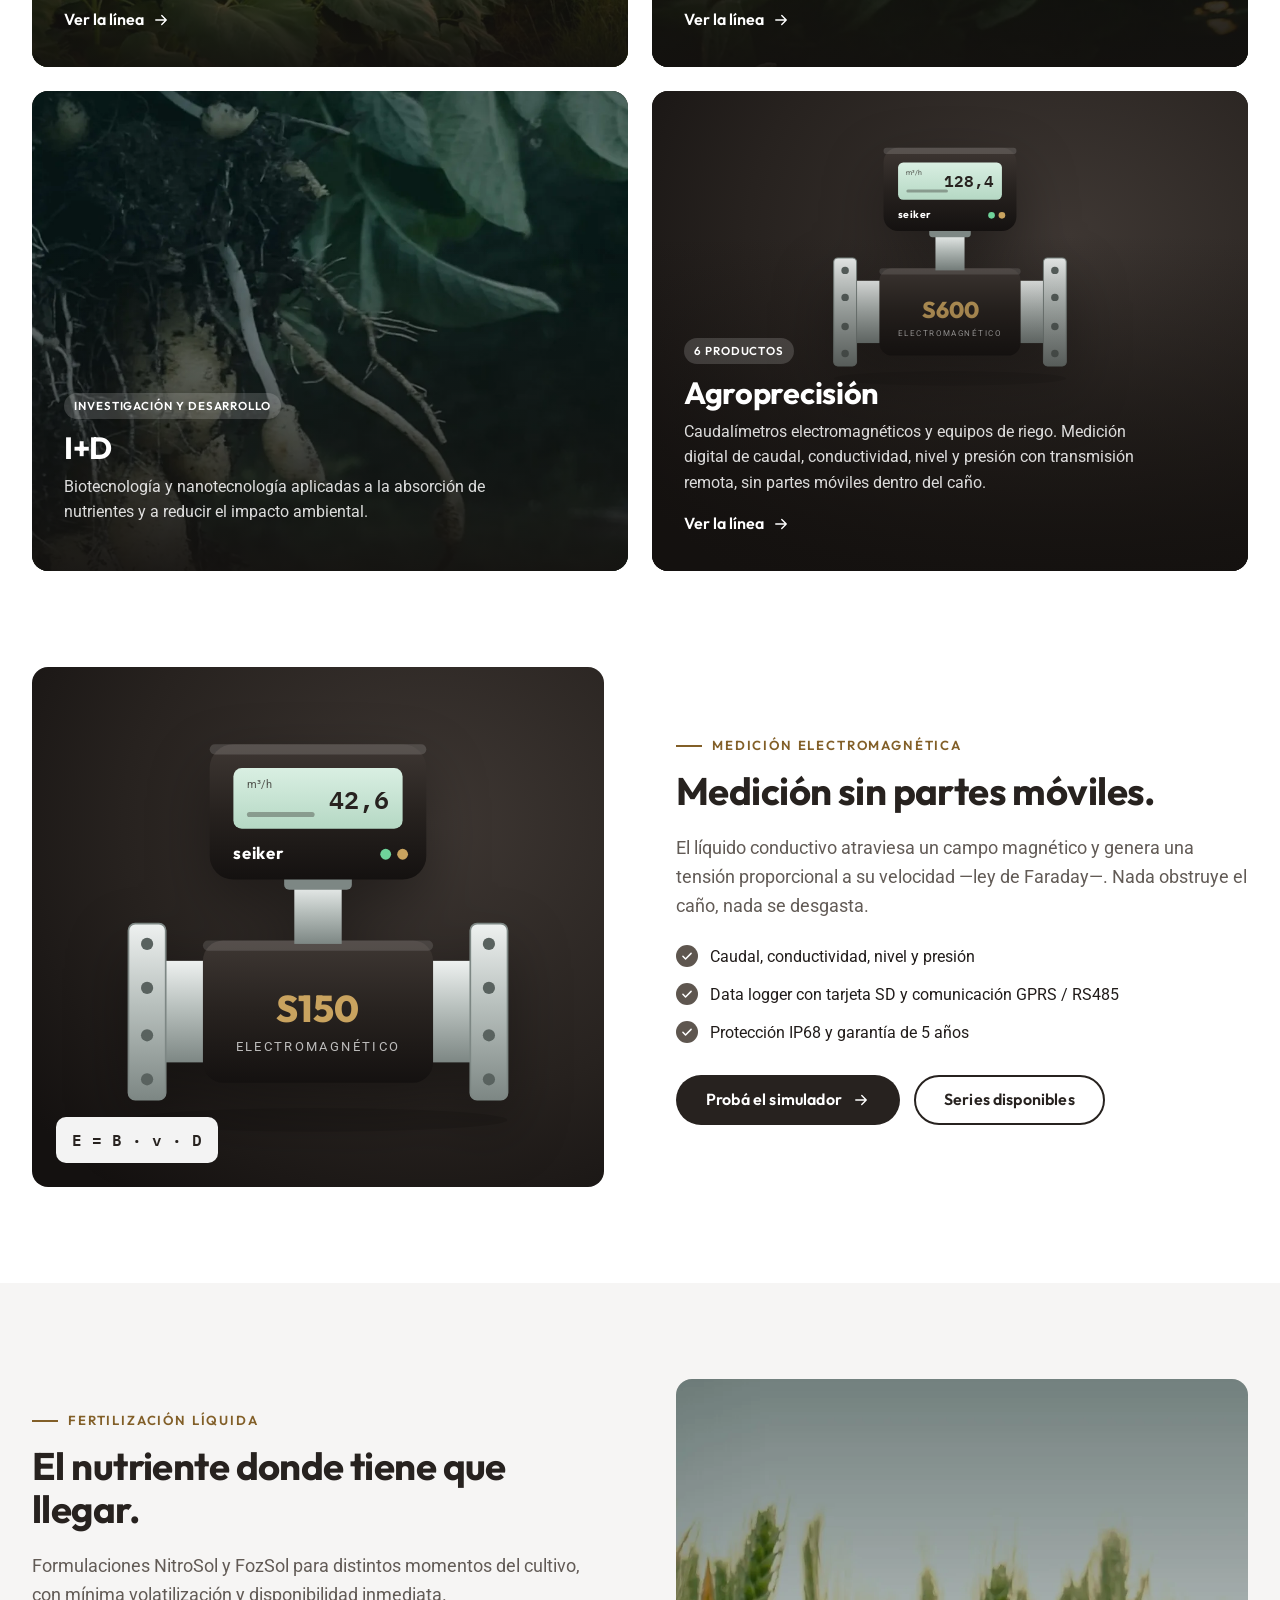
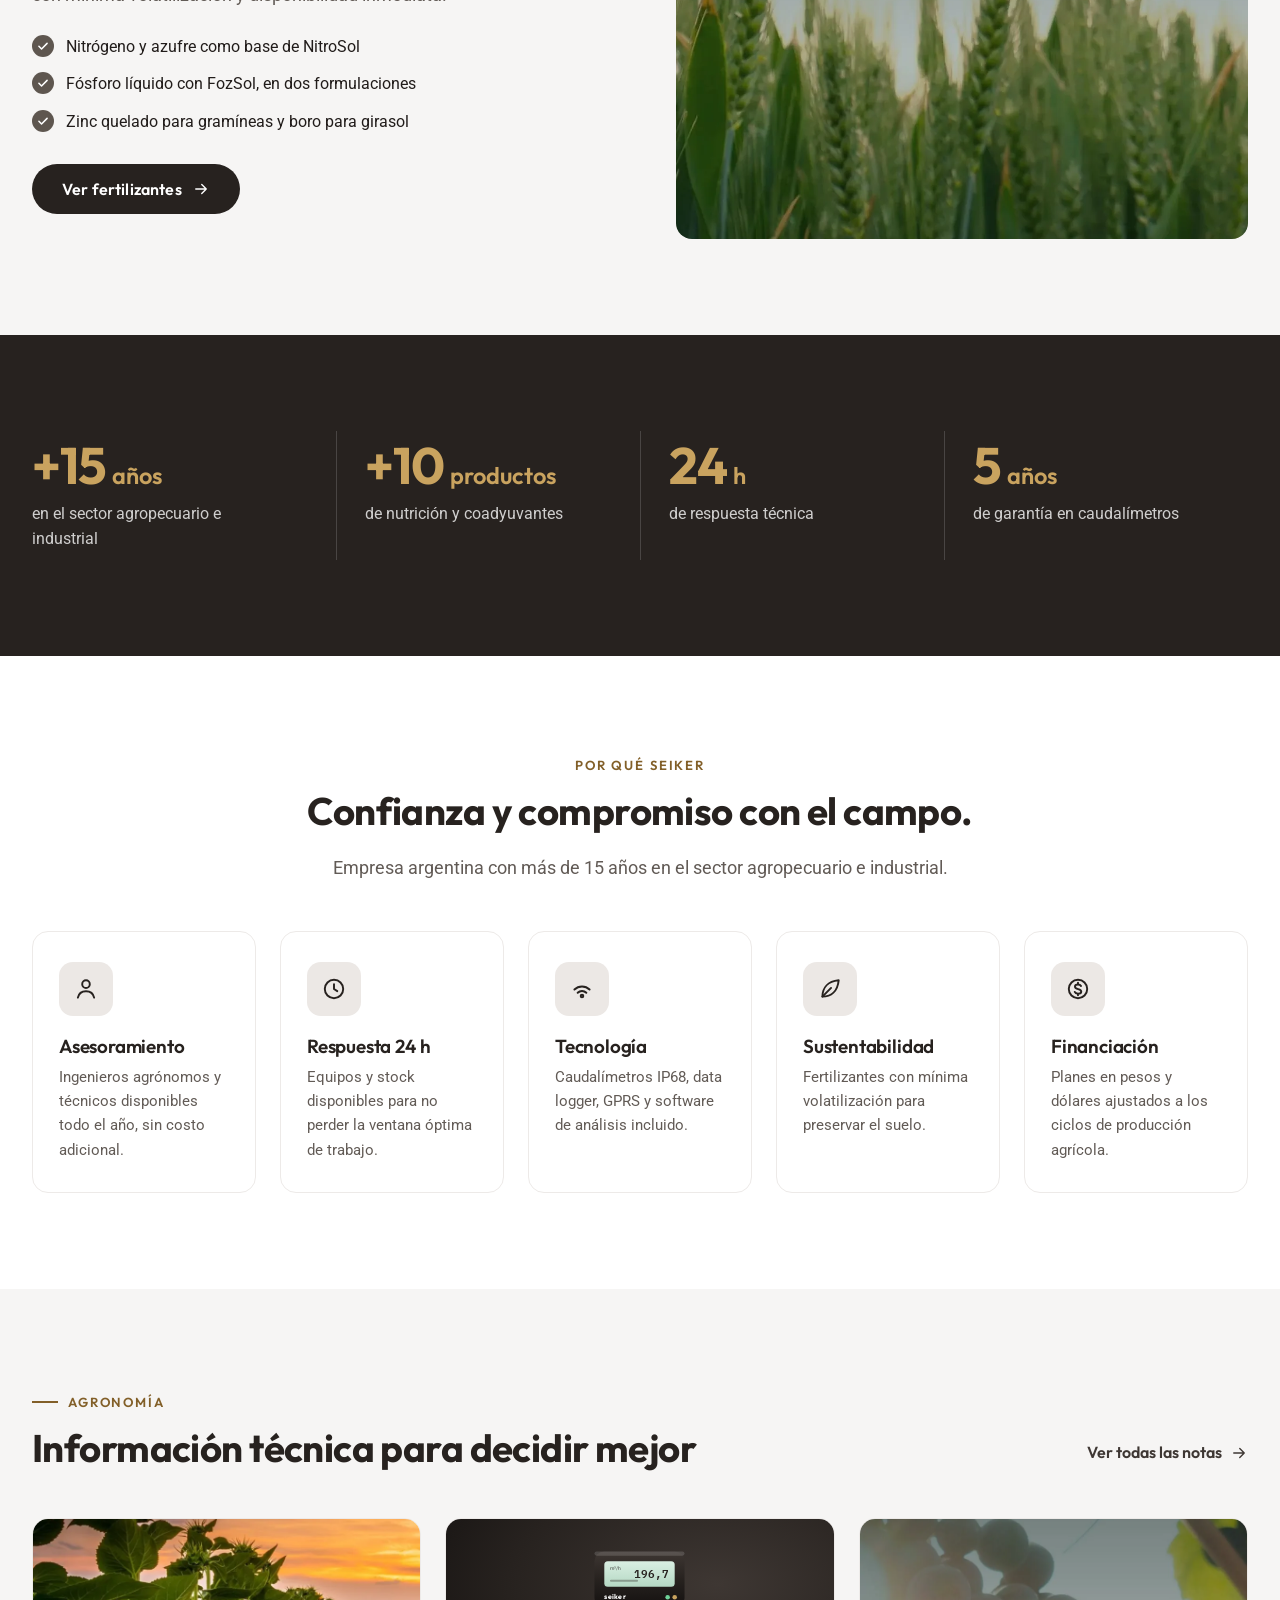
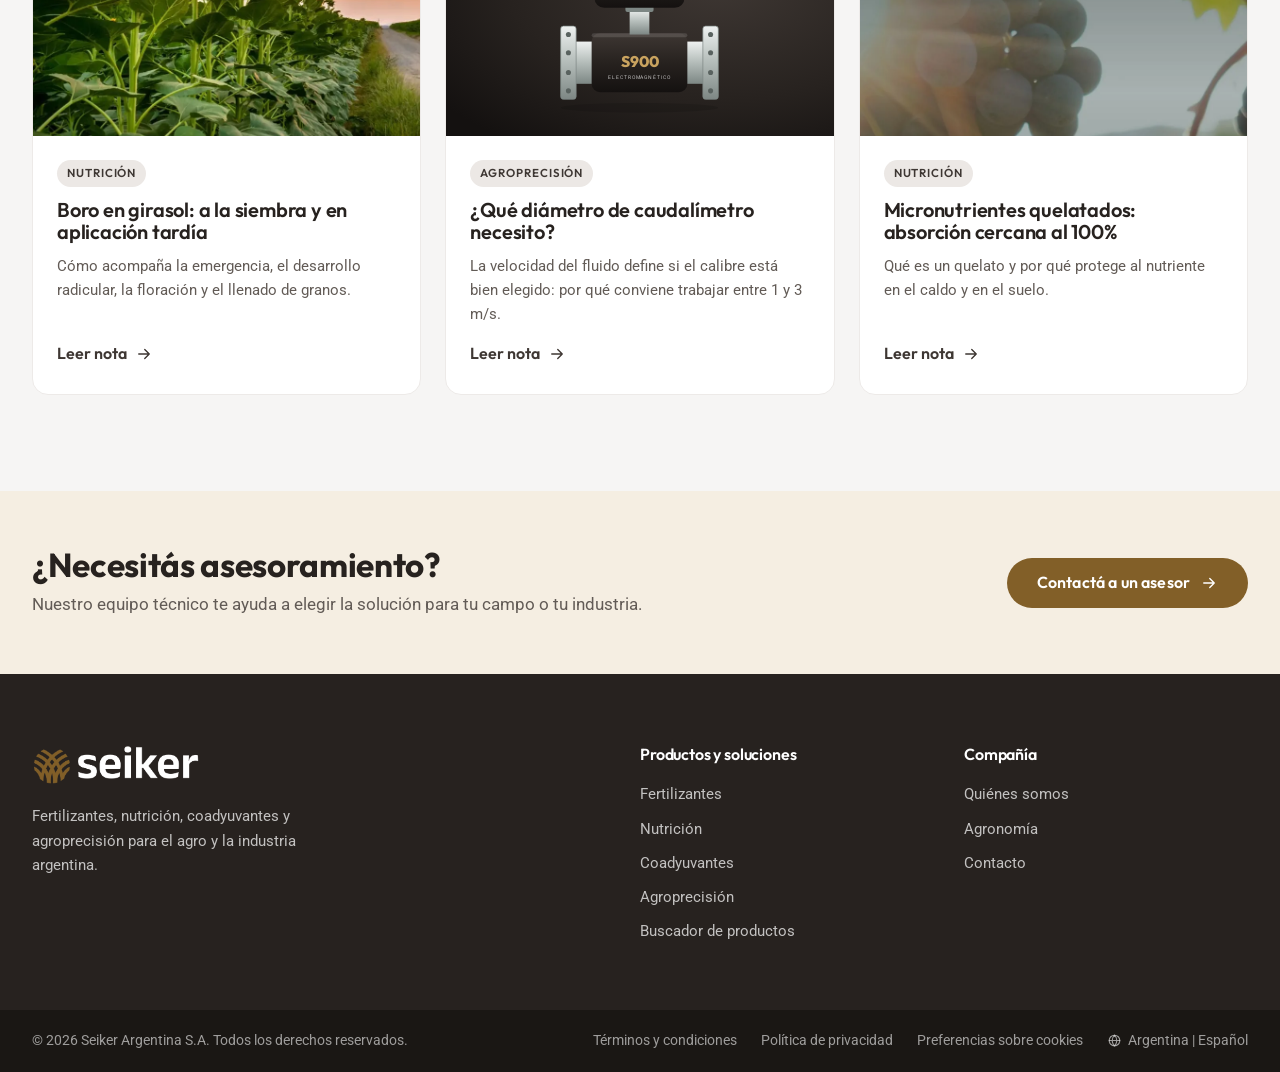
==== commit 93fd70a0: "Portada: textos de las 4 diapositivas centrados y con la misma altura sitio.js iguala la altura de l" ====
--- a/nueva-web/index.html
+++ b/nueva-web/index.html
@@ -17,7 +17,7 @@
 <link rel="preconnect" href="https://fonts.googleapis.com" />
 <link rel="preconnect" href="https://fonts.gstatic.com" crossorigin />
 <link href="https://fonts.googleapis.com/css2?family=Outfit:wght@400;500;600;700;800&family=Roboto:wght@400;500;700&family=IBM+Plex+Mono:wght@500;600&display=swap" rel="stylesheet" />
-<link rel="stylesheet" href="assets/css/estilos.css?v=20261127d" />
+<link rel="stylesheet" href="assets/css/estilos.css?v=20261127e" />
 </head>
 <body data-page="inicio">
 
@@ -268,9 +268,9 @@
 
 <!-- Scripts clásicos con defer, en orden de dependencia. Sin módulos ES:
      así el sitio funciona abriendo el archivo directo o desde cualquier hosting. -->
-<script defer src="assets/js/config.js?v=20261127d"></script>
-<script defer src="assets/js/catalogo.js?v=20261127d"></script>
-<script defer src="assets/js/ilustraciones.js?v=20261127d"></script>
-<script defer src="assets/js/sitio.js?v=20261127d"></script>
+<script defer src="assets/js/config.js?v=20261127e"></script>
+<script defer src="assets/js/catalogo.js?v=20261127e"></script>
+<script defer src="assets/js/ilustraciones.js?v=20261127e"></script>
+<script defer src="assets/js/sitio.js?v=20261127e"></script>
 </body>
 </html>
--- a/nueva-web/assets/css/estilos.css
+++ b/nueva-web/assets/css/estilos.css
@@ -309,10 +309,12 @@
 .hs--prim::before { background: none; }
 .hs-bg--suave { opacity: .28; mix-blend-mode: luminosity; }
 .hs-pat { position: absolute; inset: 0; opacity: .14; background-image: url("../img/isotipo.png"); background-repeat: no-repeat; background-size: 820px; background-position: 118% 40%; filter: grayscale(1) brightness(2.2); }
-/* El texto se apoya abajo, a la misma distancia de los controles en todas las diapositivas
-   (controles: 92px desde abajo + 40px de alto + 40px de aire) */
-.hs-in { position: relative; z-index: 2; height: 100%; display: flex; align-items: flex-end; padding-bottom: 172px; }
-.hs-txt { max-width: 640px; }
+/* Los textos de las 4 diapositivas miden lo mismo (--hs-alto, lo calcula sitio.js) y se
+   centran en el espacio que queda arriba de los controles (92px desde abajo + 40px de alto
+   + 40px de aire). Los botones van al pie del bloque: quedan a la misma altura en todas. */
+.hs-in { position: relative; z-index: 2; height: 100%; display: flex; align-items: center; padding-top: 32px; padding-bottom: 172px; }
+.hs-txt { max-width: 640px; display: flex; flex-direction: column; align-items: flex-start; min-height: var(--hs-alto, 0); }
+.hs-txt .btns { margin-top: auto; }
 .hs-txt .eyebrow { color: var(--dorado-3); }
 .hs-txt h1, .hs-txt h2 { color: #fff; margin-bottom: 20px; }
 .hs-txt p { font-size: clamp(1.05rem, 1.5vw, 1.25rem); color: rgba(255, 255, 255, .88); margin-bottom: 32px; max-width: 540px; }
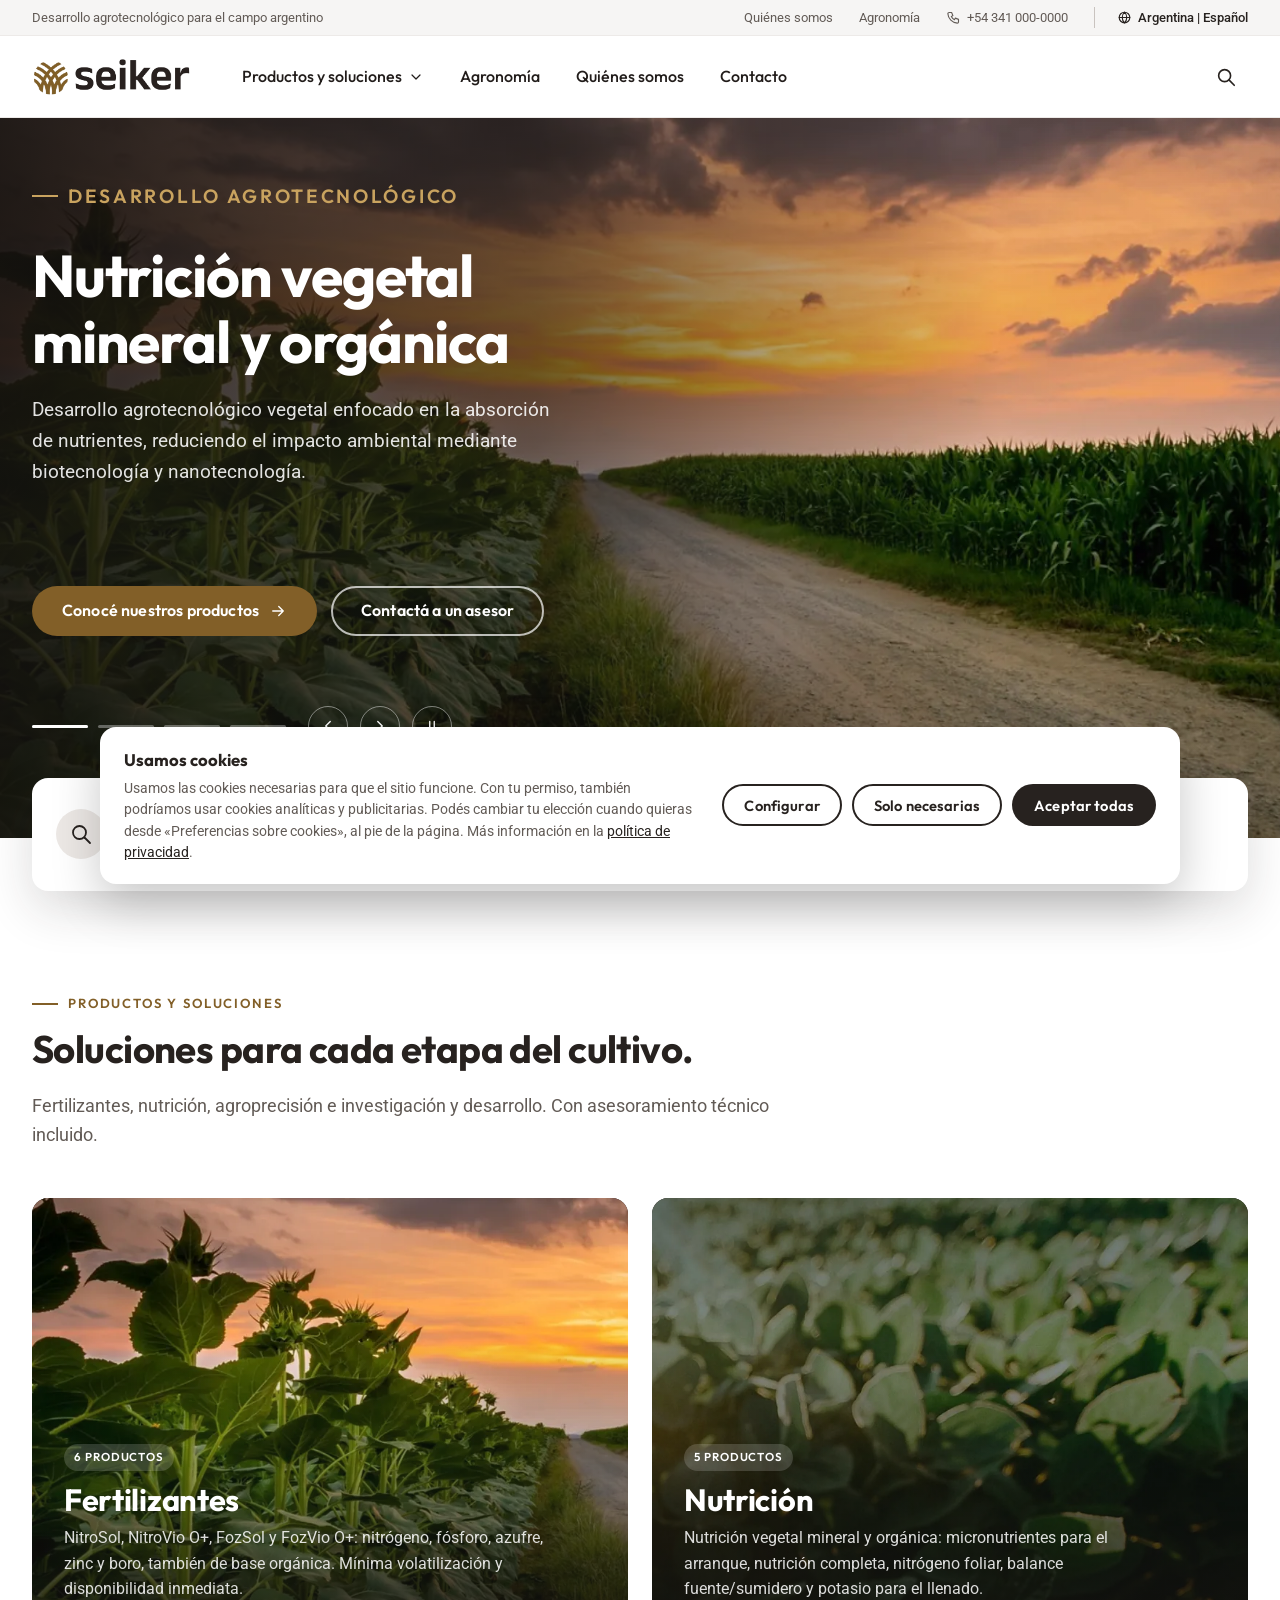
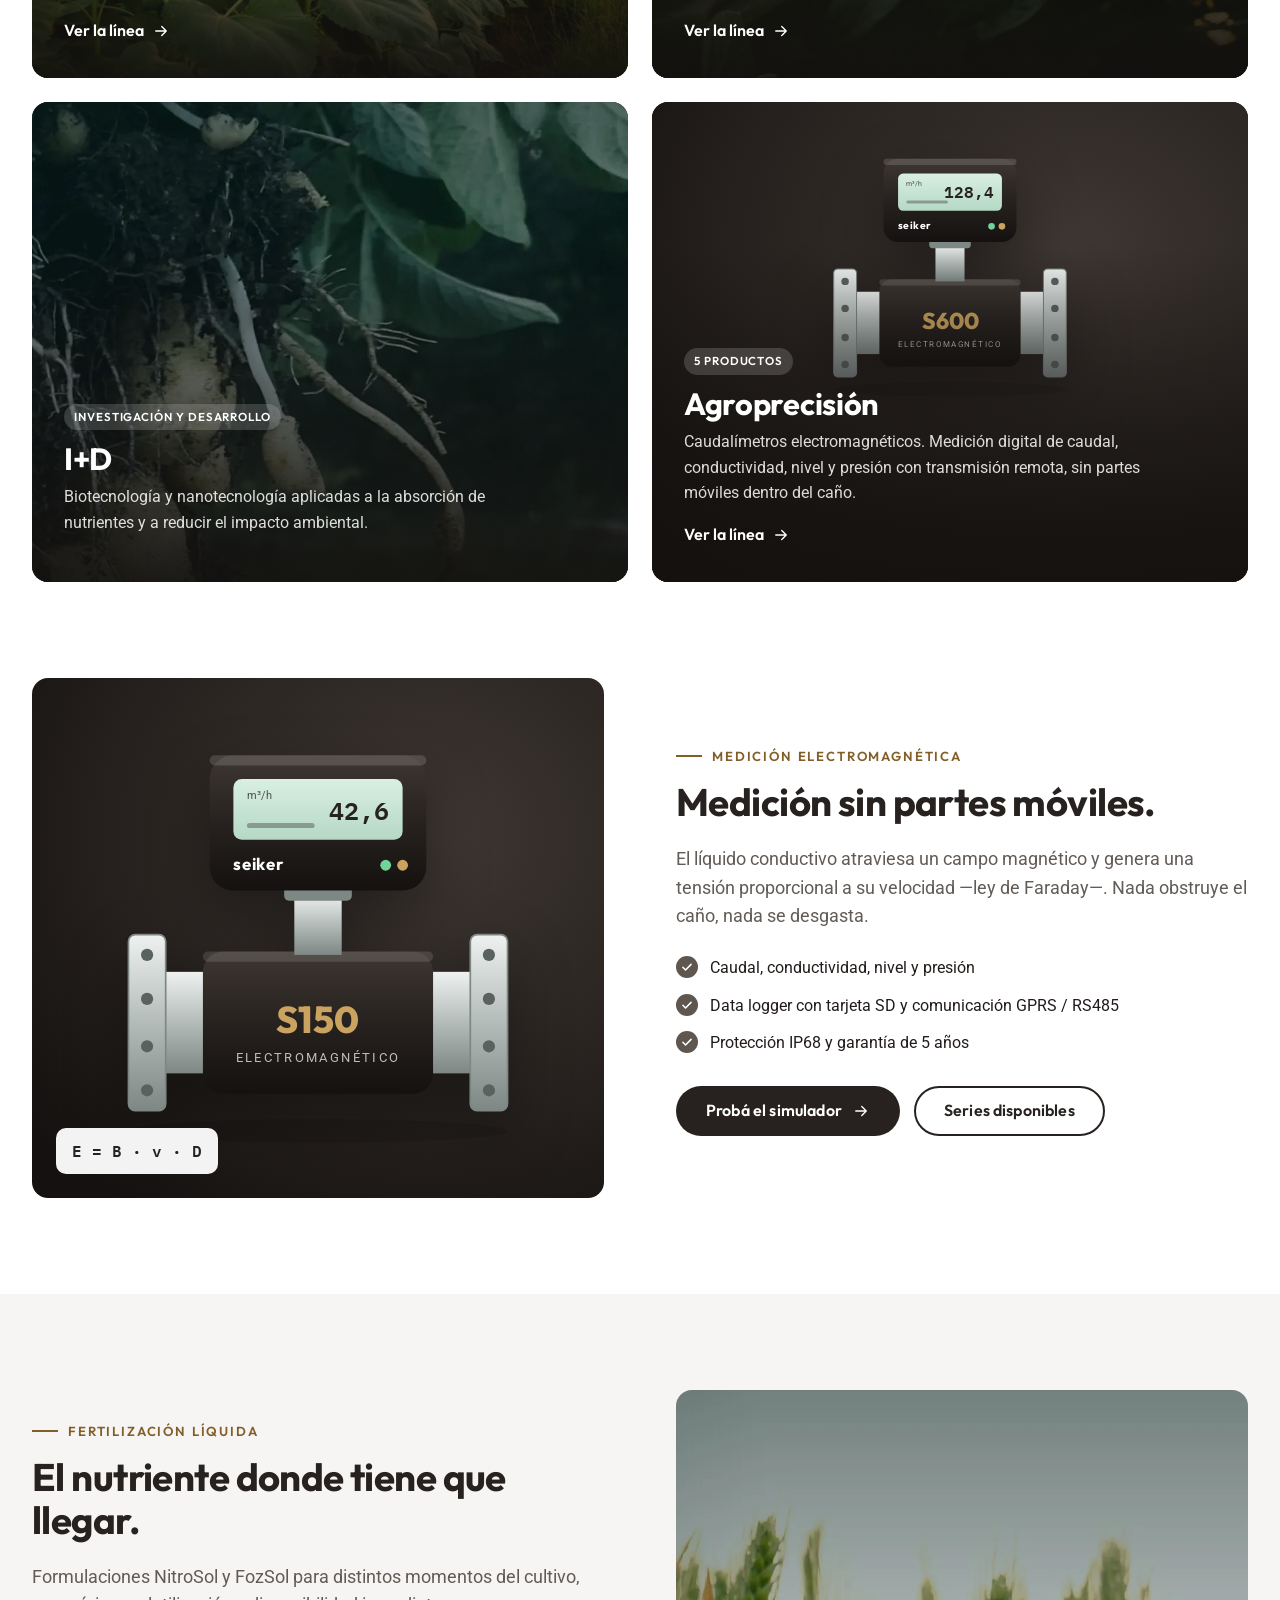
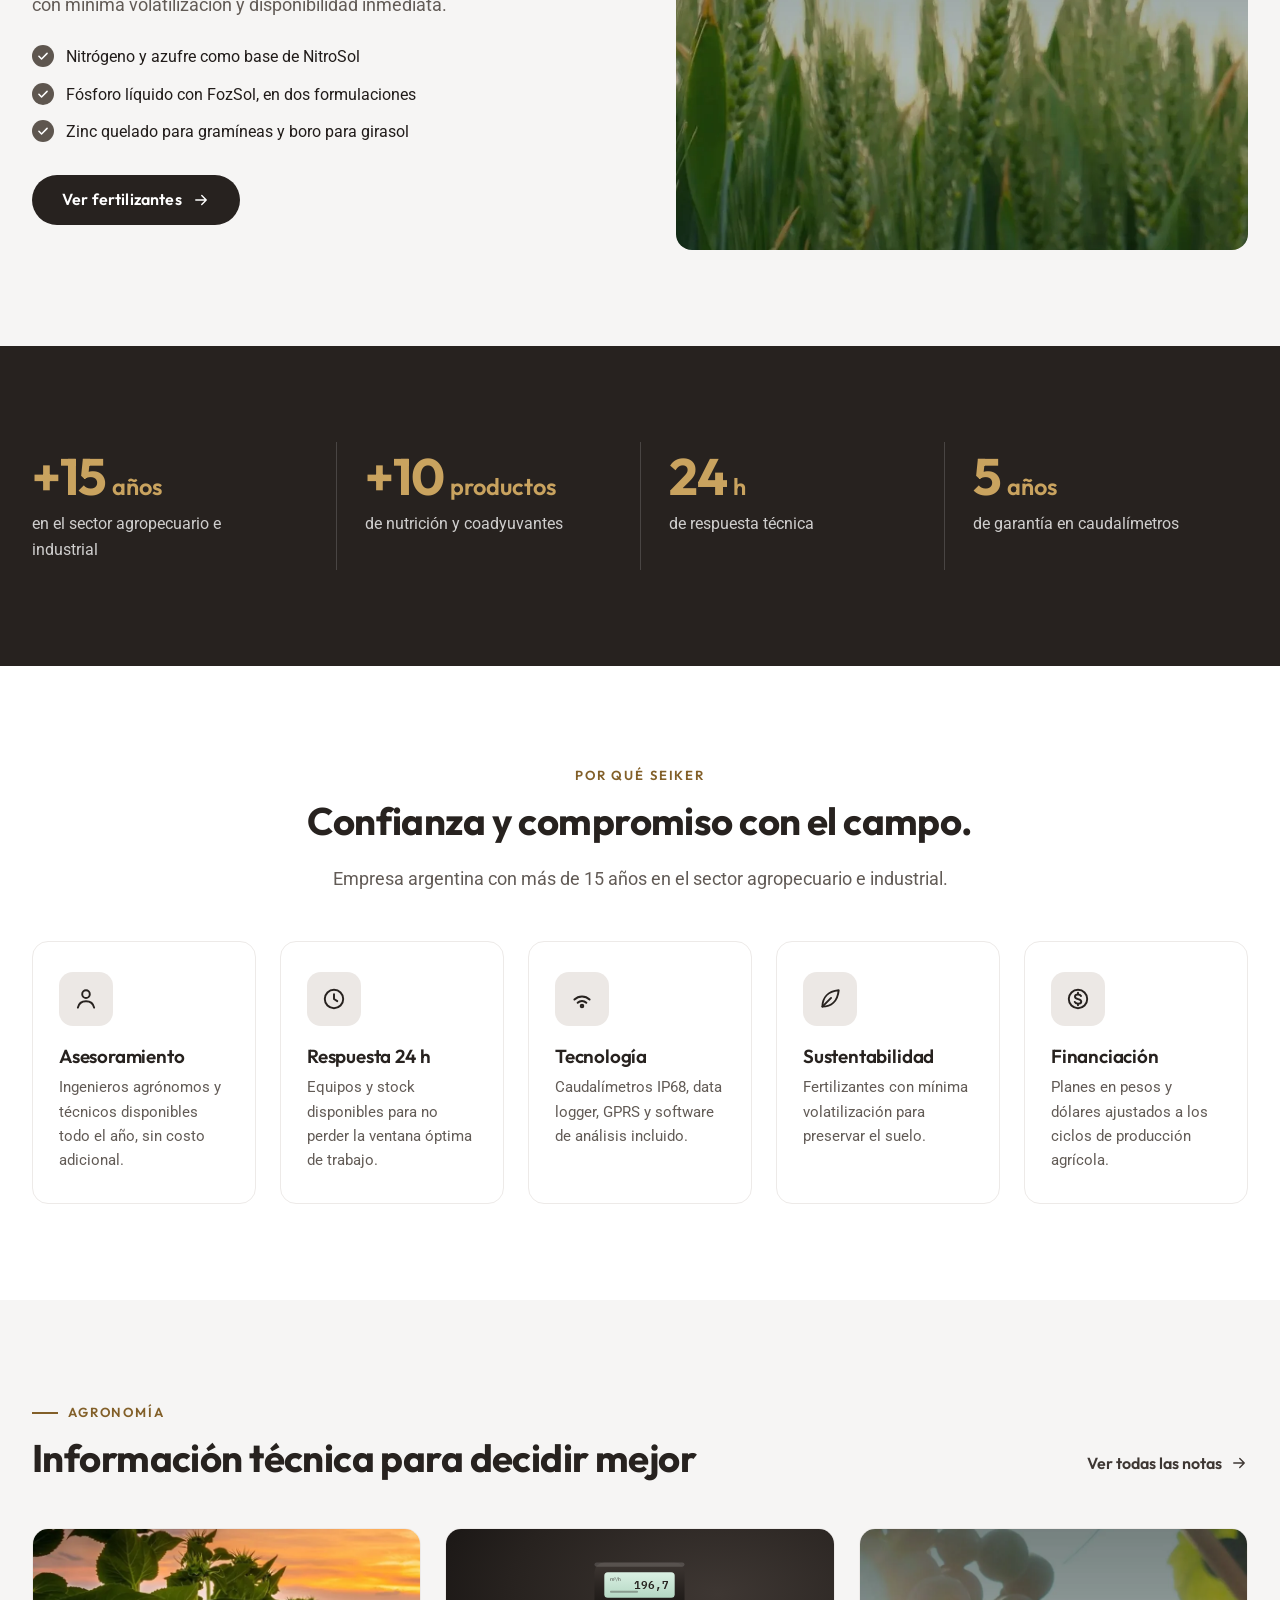
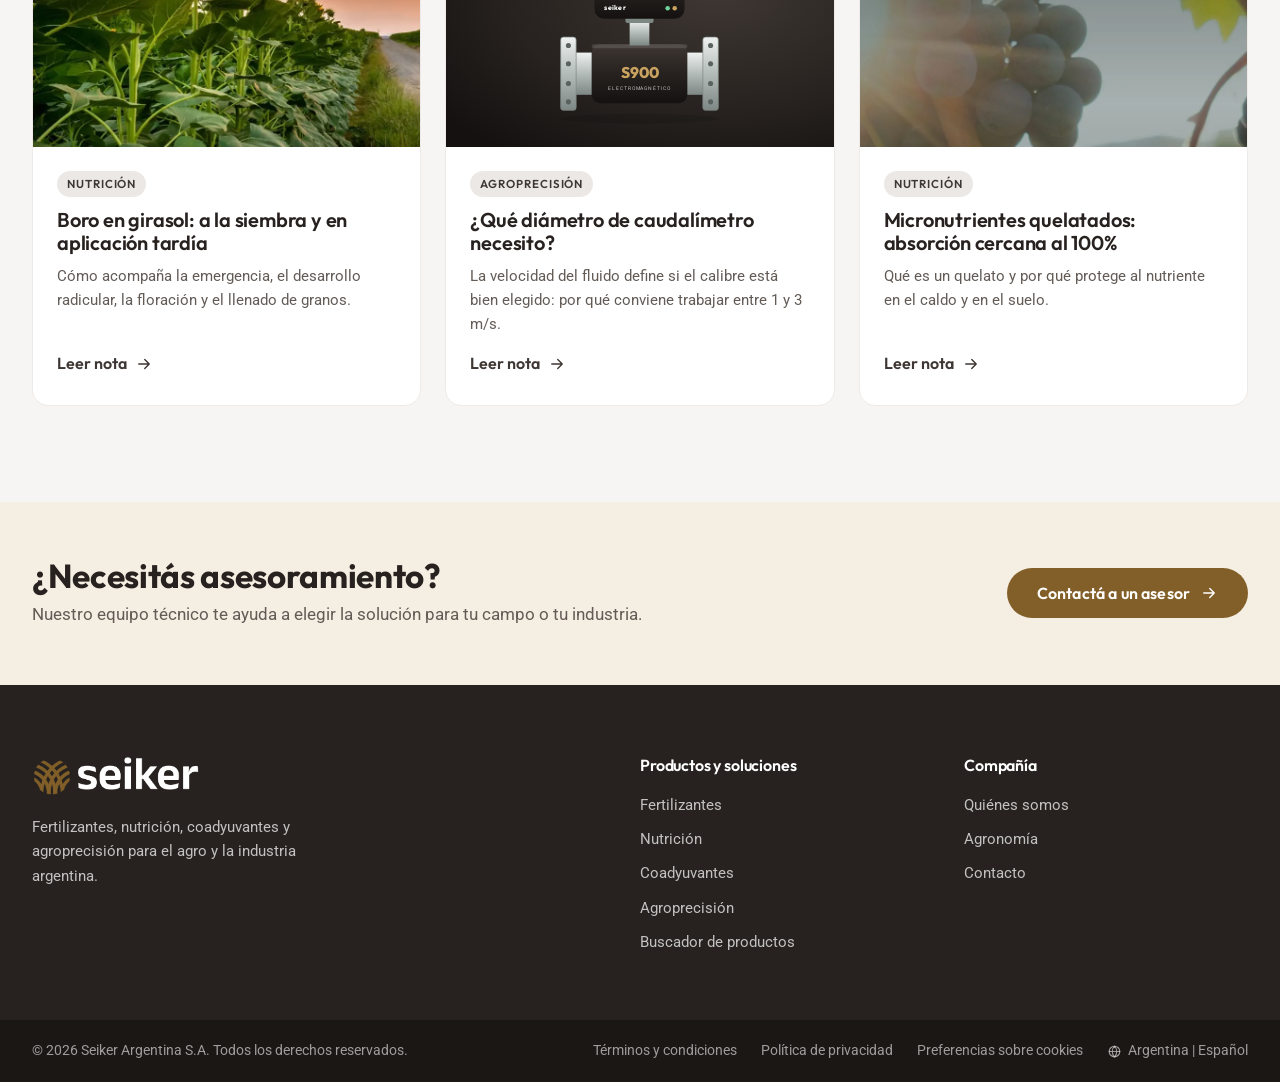
==== commit 71f3a712: "Ocultar Equipos de riego hasta tener la información La ficha queda en catalogo.js con oculto: true y" ====
--- a/nueva-web/index.html
+++ b/nueva-web/index.html
@@ -17,7 +17,7 @@
 <link rel="preconnect" href="https://fonts.googleapis.com" />
 <link rel="preconnect" href="https://fonts.gstatic.com" crossorigin />
 <link href="https://fonts.googleapis.com/css2?family=Outfit:wght@400;500;600;700;800&family=Roboto:wght@400;500;700&family=IBM+Plex+Mono:wght@500;600&display=swap" rel="stylesheet" />
-<link rel="stylesheet" href="assets/css/estilos.css?v=20261127e" />
+<link rel="stylesheet" href="assets/css/estilos.css?v=20261128a" />
 </head>
 <body data-page="inicio">
 
@@ -96,7 +96,8 @@
           <p class="eyebrow">Agroprecisión</p>
           <h2 class="h1">Caudalímetros electromagnéticos</h2>
           <!-- REVISAR (B1): ¿conductividad, nivel y presión son mediciones propias u opcionales? -->
-          <p>Caudal, conductividad, nivel y presión con transmisión remota de datos. Sin partes móviles dentro del caño. Vendemos, instalamos y reparamos. Y ahora, equipos de riego.</p>
+          <p>Caudal, conductividad, nivel y presión con transmisión remota de datos. Sin partes móviles dentro del caño. Vendemos, instalamos y reparamos.</p>
+          <!-- RIEGO OCULTO: texto original con equipos de riego: "… Vendemos, instalamos y reparamos. Y ahora, equipos de riego." -->
           <div class="btns">
             <a class="btn btn--gold" href="caudalimetros.html">Ver agroprecisión <i data-ico="flecha"></i></a>
             <a class="btn btn--ghost-light" href="caudalimetros.html#como-funciona">Probá el simulador</a>
@@ -127,7 +128,7 @@
         <a class="qk" href="fertilizantes.html"><span class="qk-i"><i data-ico="gota"></i></span>
           <span><b>Fertilizantes y nutrición</b><span>NitroSol, FozSol y más</span></span></a>
         <a class="qk" href="caudalimetros.html"><span class="qk-i"><i data-ico="medidor"></i></span>
-          <span><b>Agroprecisión</b><span>Caudalímetros y riego</span></span></a>
+          <span><b>Agroprecisión</b><span>Caudalímetros electromagnéticos</span></span></a><!-- RIEGO OCULTO: decía "Caudalímetros y riego" -->
         <a class="qk" href="linea.html?id=coadyuvantes"><span class="qk-i"><i data-ico="escudo"></i></span>
           <span><b>Coadyuvantes</b><span>Natur'l Óleo</span></span></a>
       </nav>
@@ -268,9 +269,9 @@
 
 <!-- Scripts clásicos con defer, en orden de dependencia. Sin módulos ES:
      así el sitio funciona abriendo el archivo directo o desde cualquier hosting. -->
-<script defer src="assets/js/config.js?v=20261127e"></script>
-<script defer src="assets/js/catalogo.js?v=20261127e"></script>
-<script defer src="assets/js/ilustraciones.js?v=20261127e"></script>
-<script defer src="assets/js/sitio.js?v=20261127e"></script>
+<script defer src="assets/js/config.js?v=20261128a"></script>
+<script defer src="assets/js/catalogo.js?v=20261128a"></script>
+<script defer src="assets/js/ilustraciones.js?v=20261128a"></script>
+<script defer src="assets/js/sitio.js?v=20261128a"></script>
 </body>
 </html>
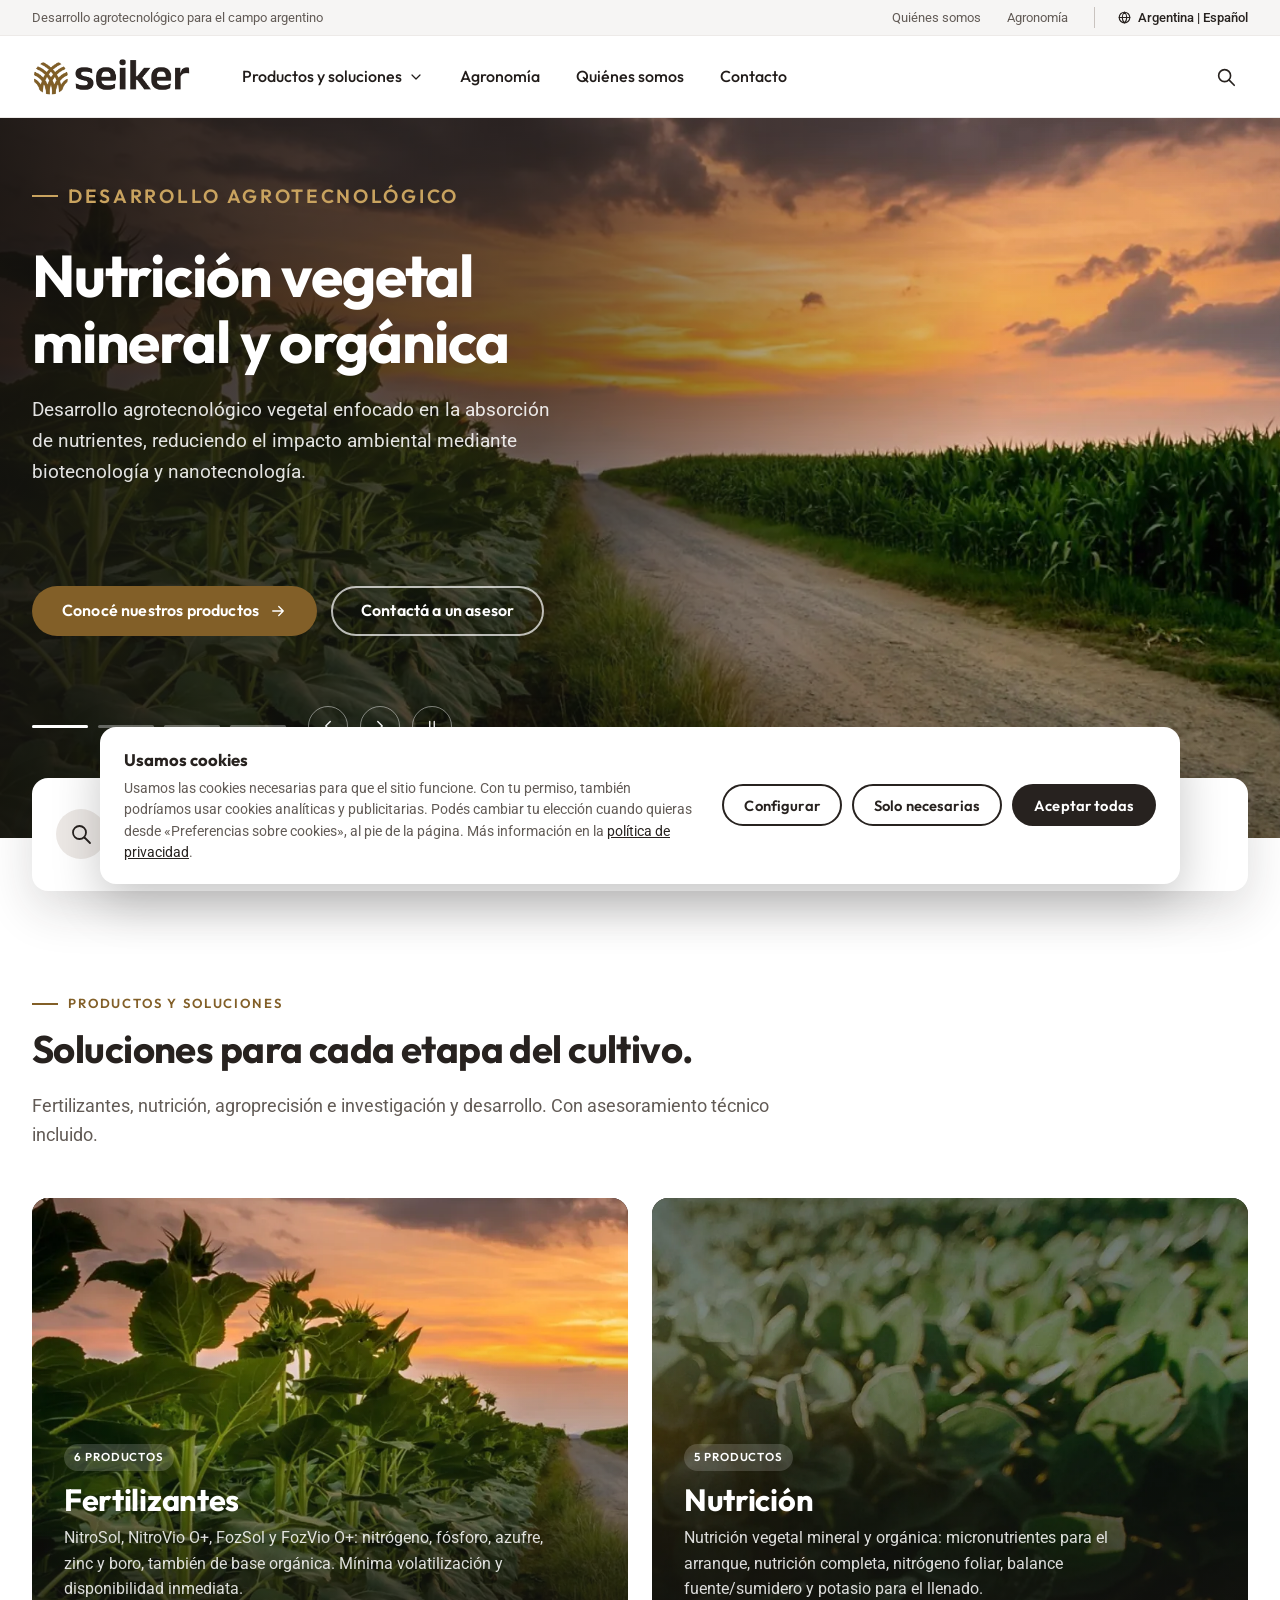
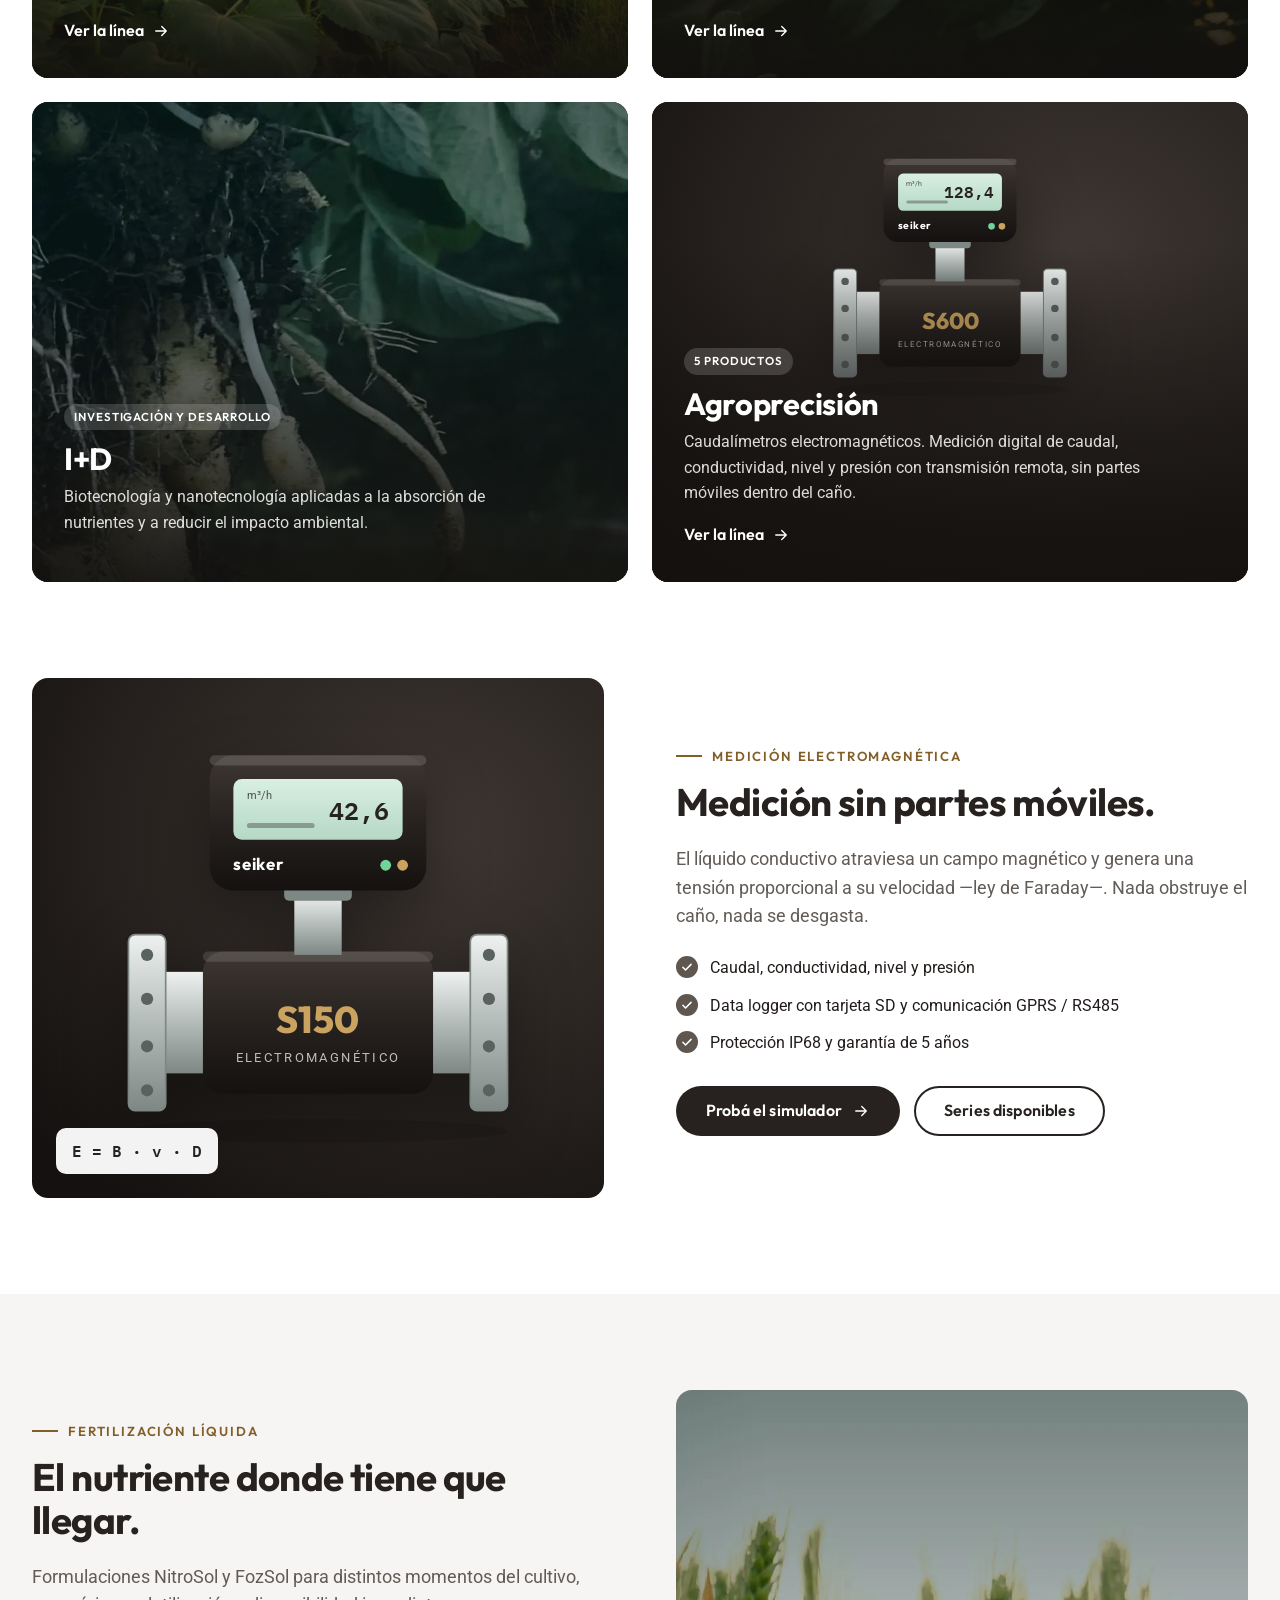
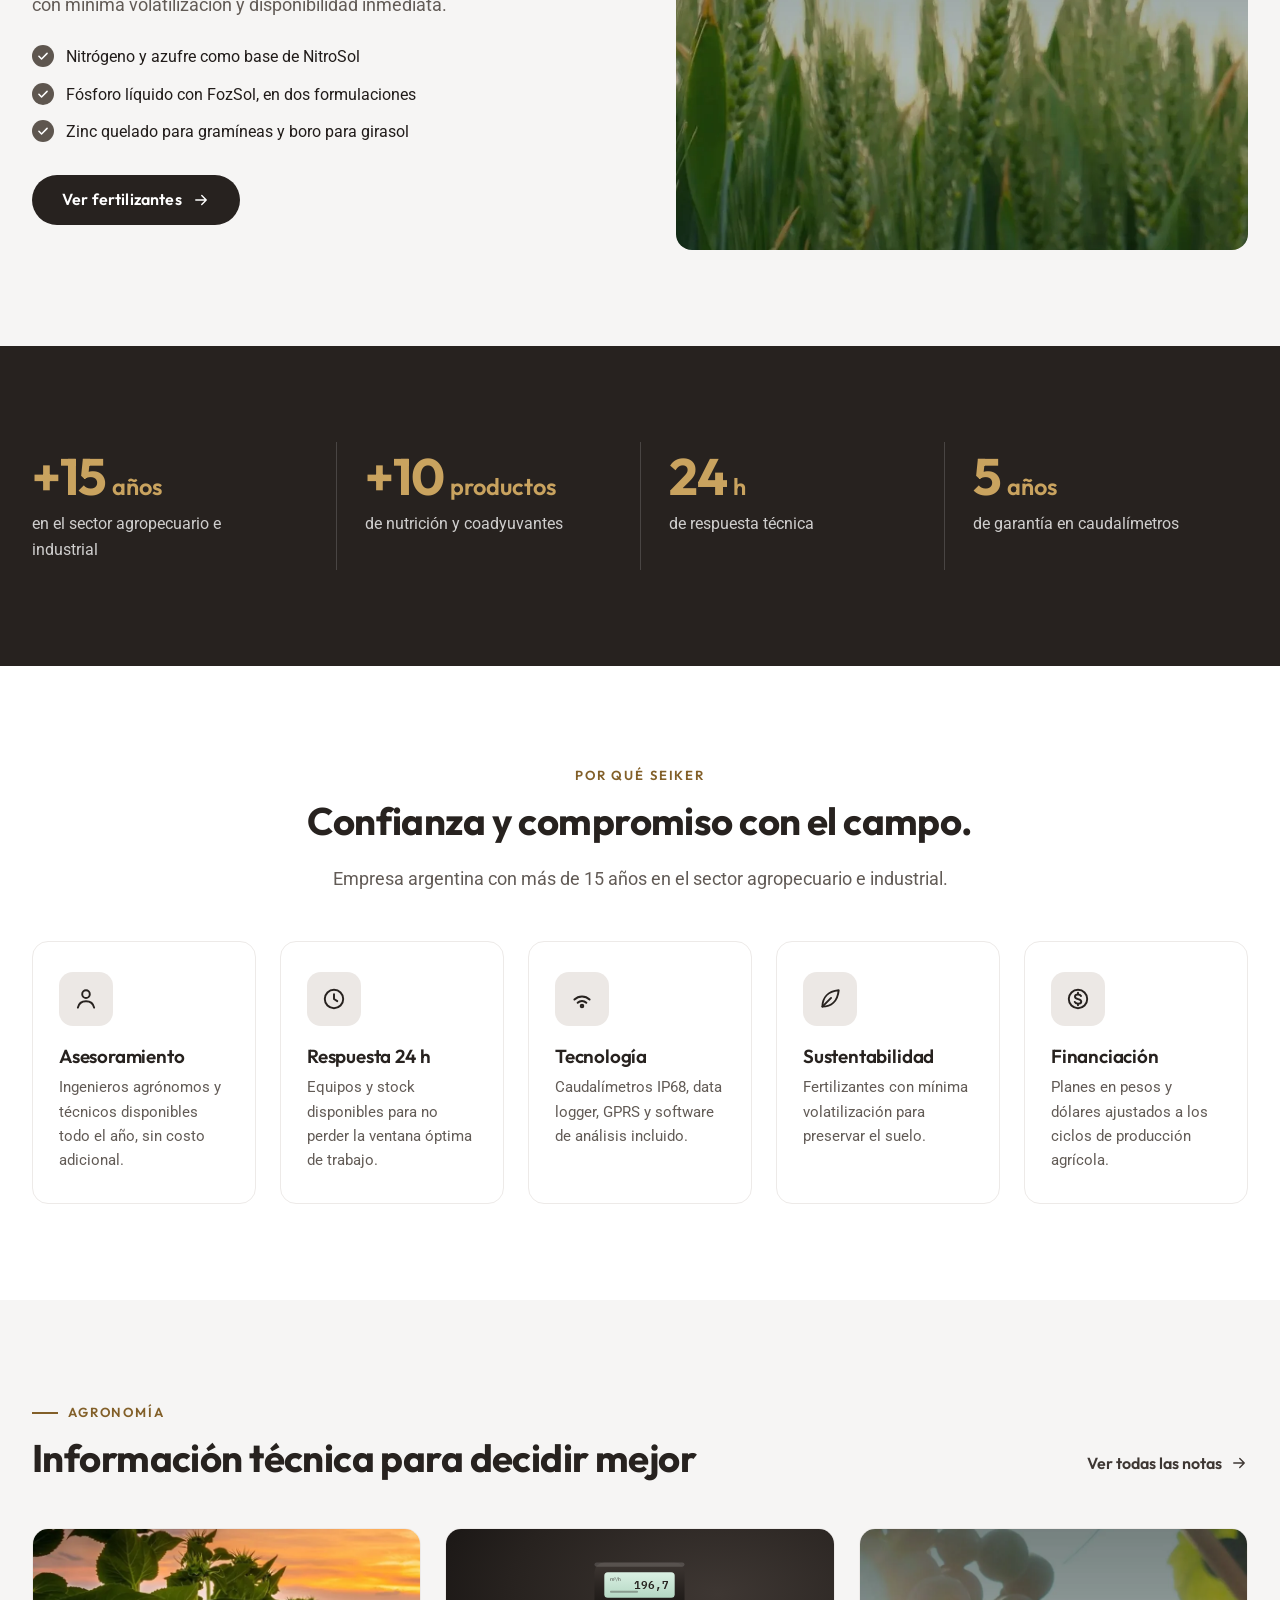
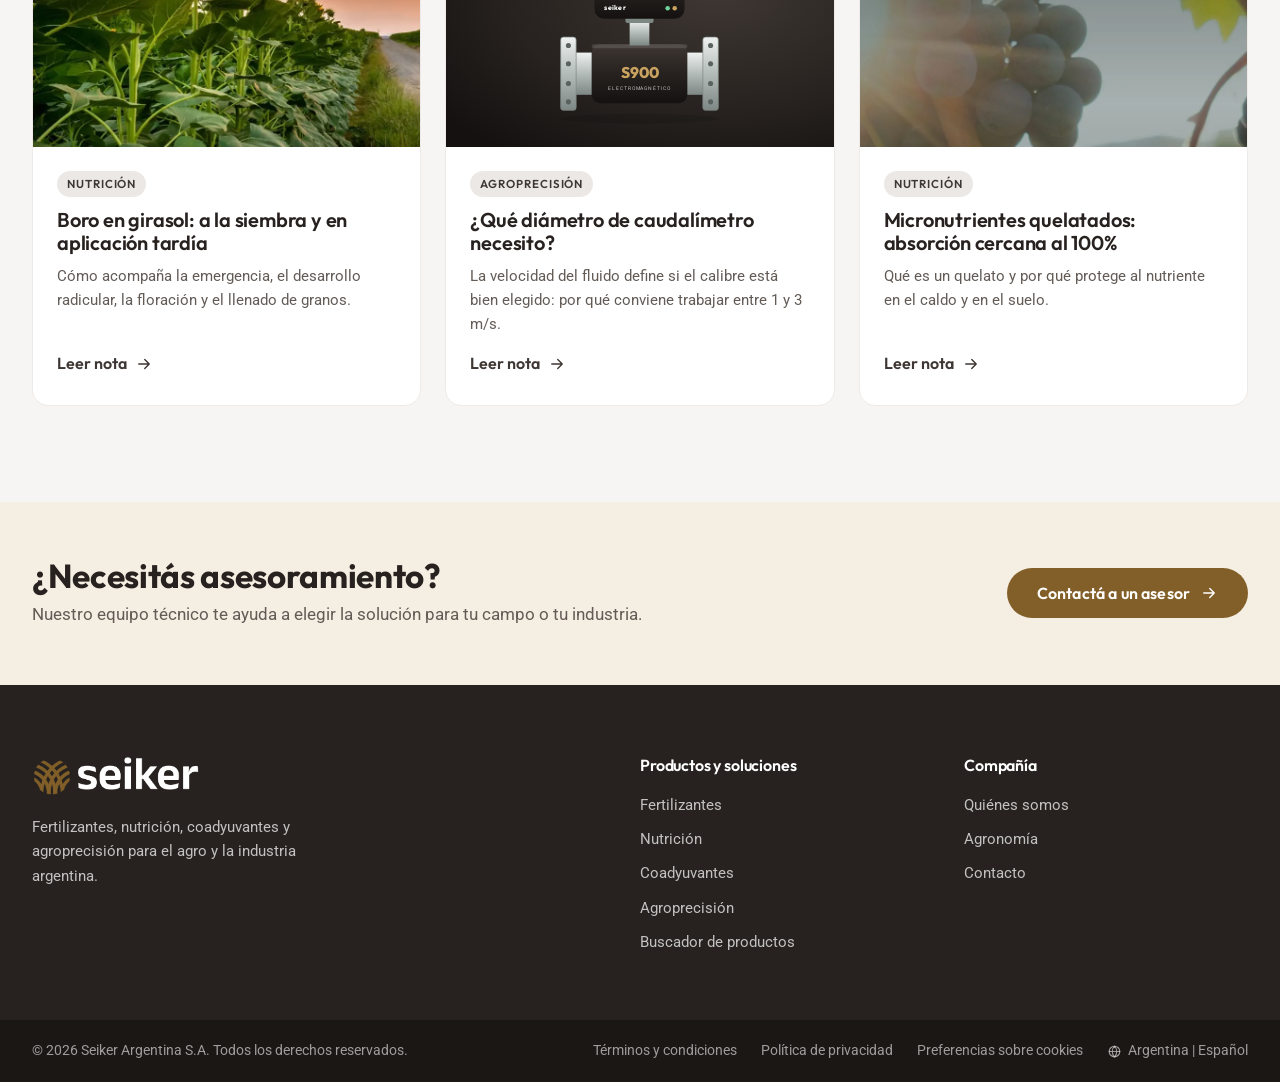
==== commit 03f52b71: "Ocultar teléfono y dirección de ejemplo hasta tener los reales Co-Authored-By: Claude Opus 5.5 <nore" ====
--- a/nueva-web/index.html
+++ b/nueva-web/index.html
@@ -17,7 +17,7 @@
 <link rel="preconnect" href="https://fonts.googleapis.com" />
 <link rel="preconnect" href="https://fonts.gstatic.com" crossorigin />
 <link href="https://fonts.googleapis.com/css2?family=Outfit:wght@400;500;600;700;800&family=Roboto:wght@400;500;700&family=IBM+Plex+Mono:wght@500;600&display=swap" rel="stylesheet" />
-<link rel="stylesheet" href="assets/css/estilos.css?v=20261128a" />
+<link rel="stylesheet" href="assets/css/estilos.css?v=20261128b" />
 </head>
 <body data-page="inicio">
 
@@ -269,9 +269,9 @@
 
 <!-- Scripts clásicos con defer, en orden de dependencia. Sin módulos ES:
      así el sitio funciona abriendo el archivo directo o desde cualquier hosting. -->
-<script defer src="assets/js/config.js?v=20261128a"></script>
-<script defer src="assets/js/catalogo.js?v=20261128a"></script>
-<script defer src="assets/js/ilustraciones.js?v=20261128a"></script>
-<script defer src="assets/js/sitio.js?v=20261128a"></script>
+<script defer src="assets/js/config.js?v=20261128b"></script>
+<script defer src="assets/js/catalogo.js?v=20261128b"></script>
+<script defer src="assets/js/ilustraciones.js?v=20261128b"></script>
+<script defer src="assets/js/sitio.js?v=20261128b"></script>
 </body>
 </html>
